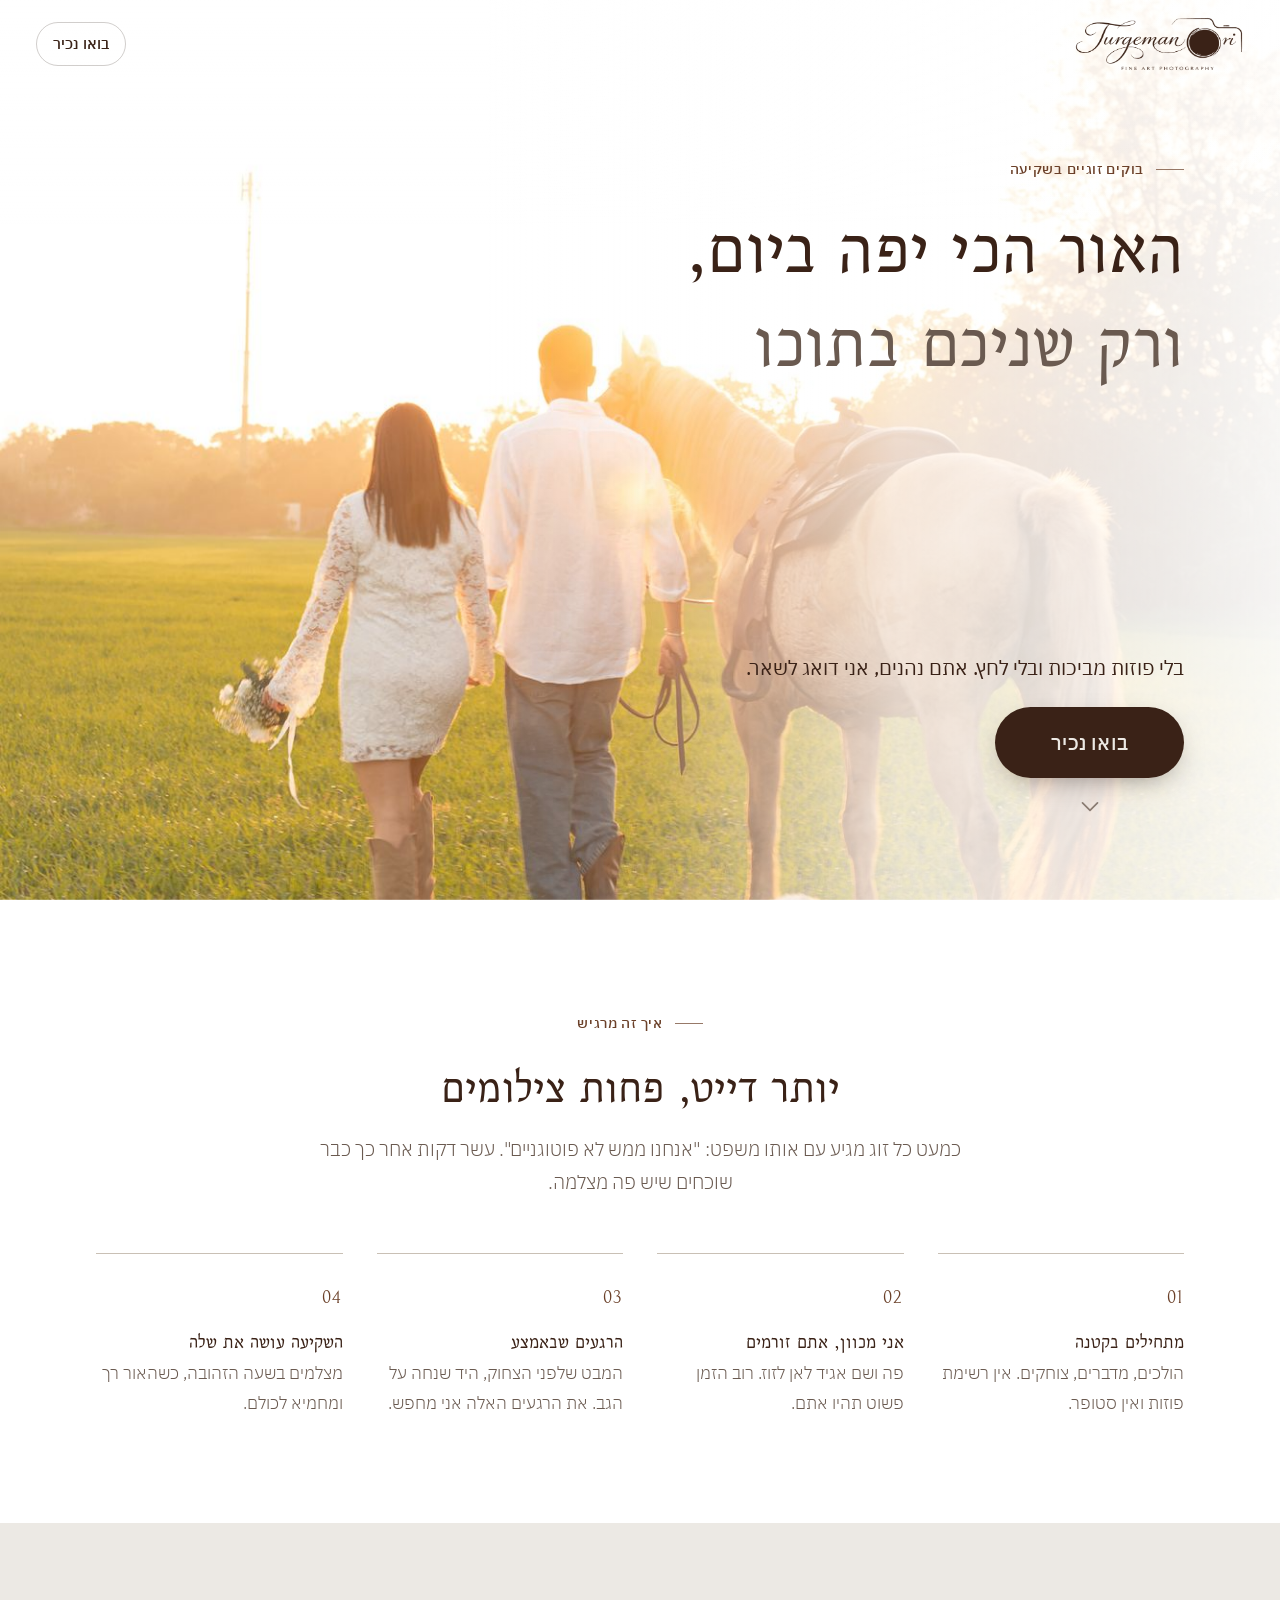
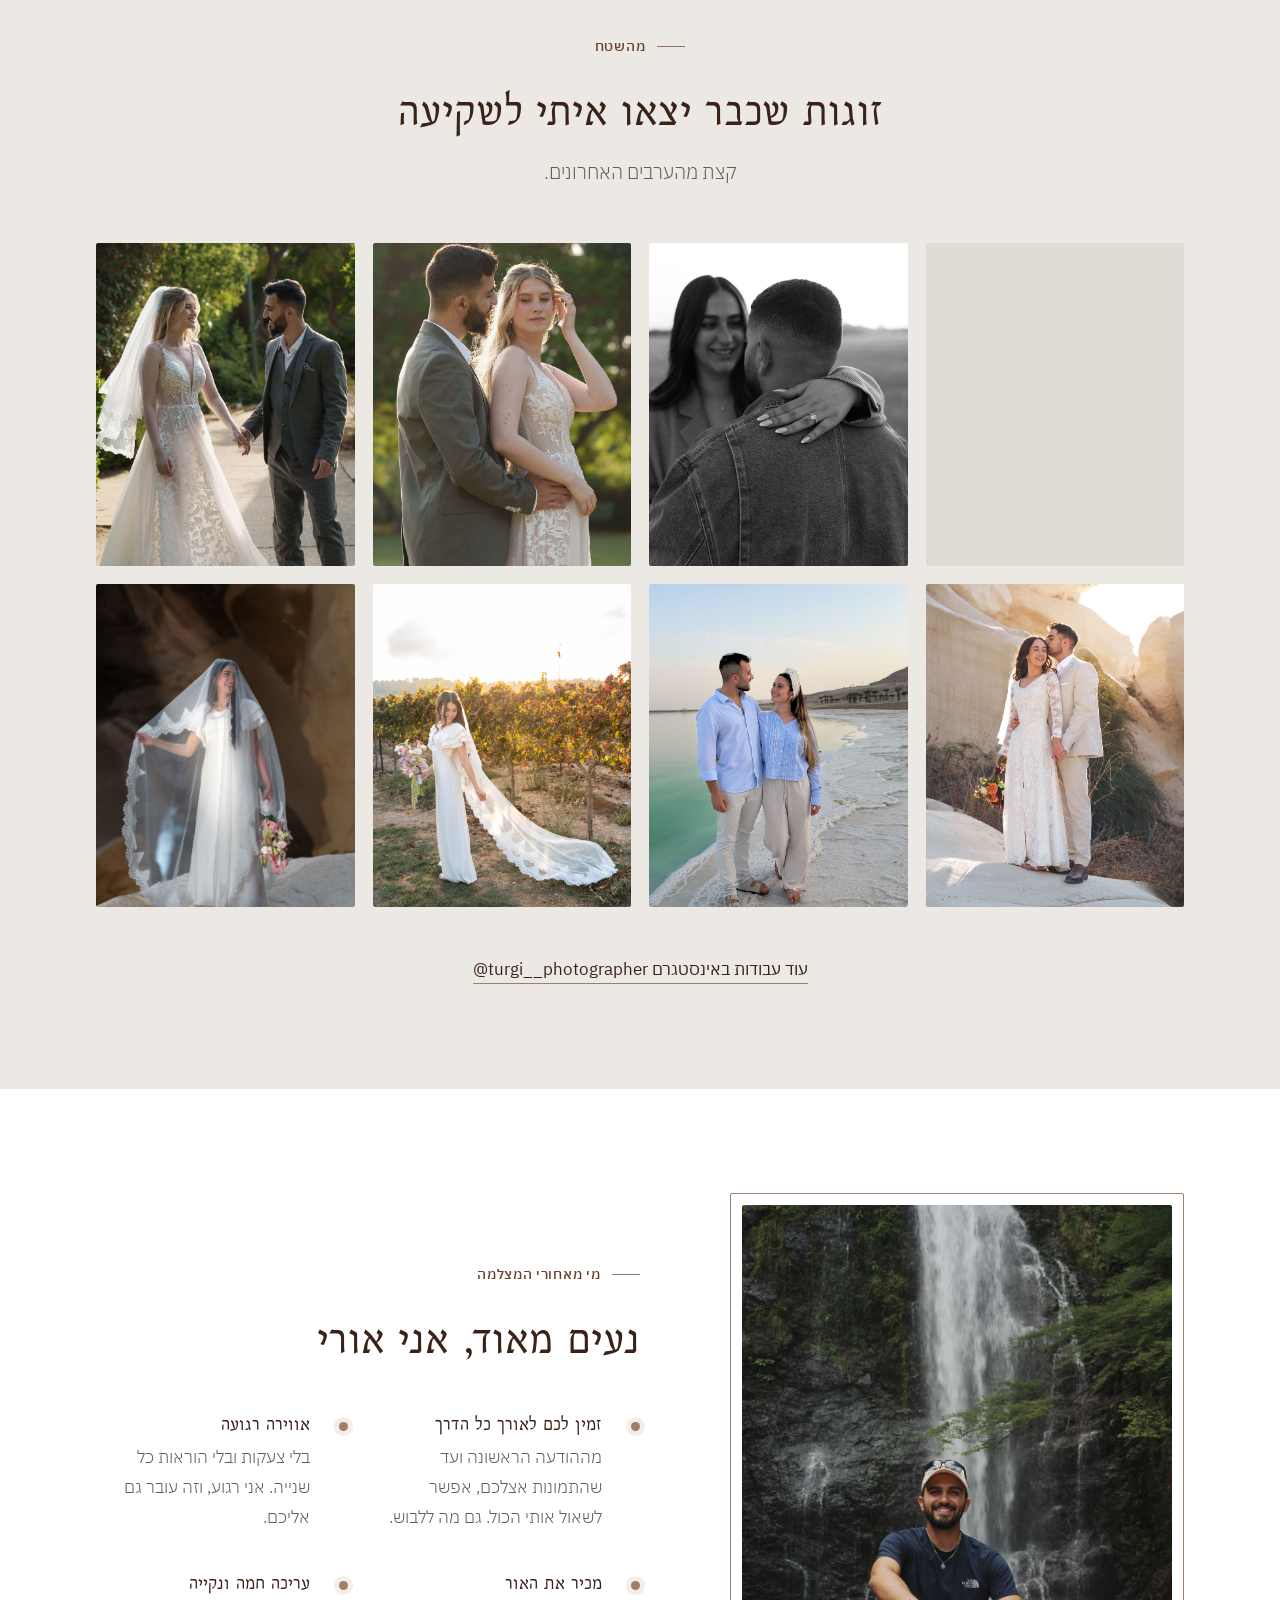
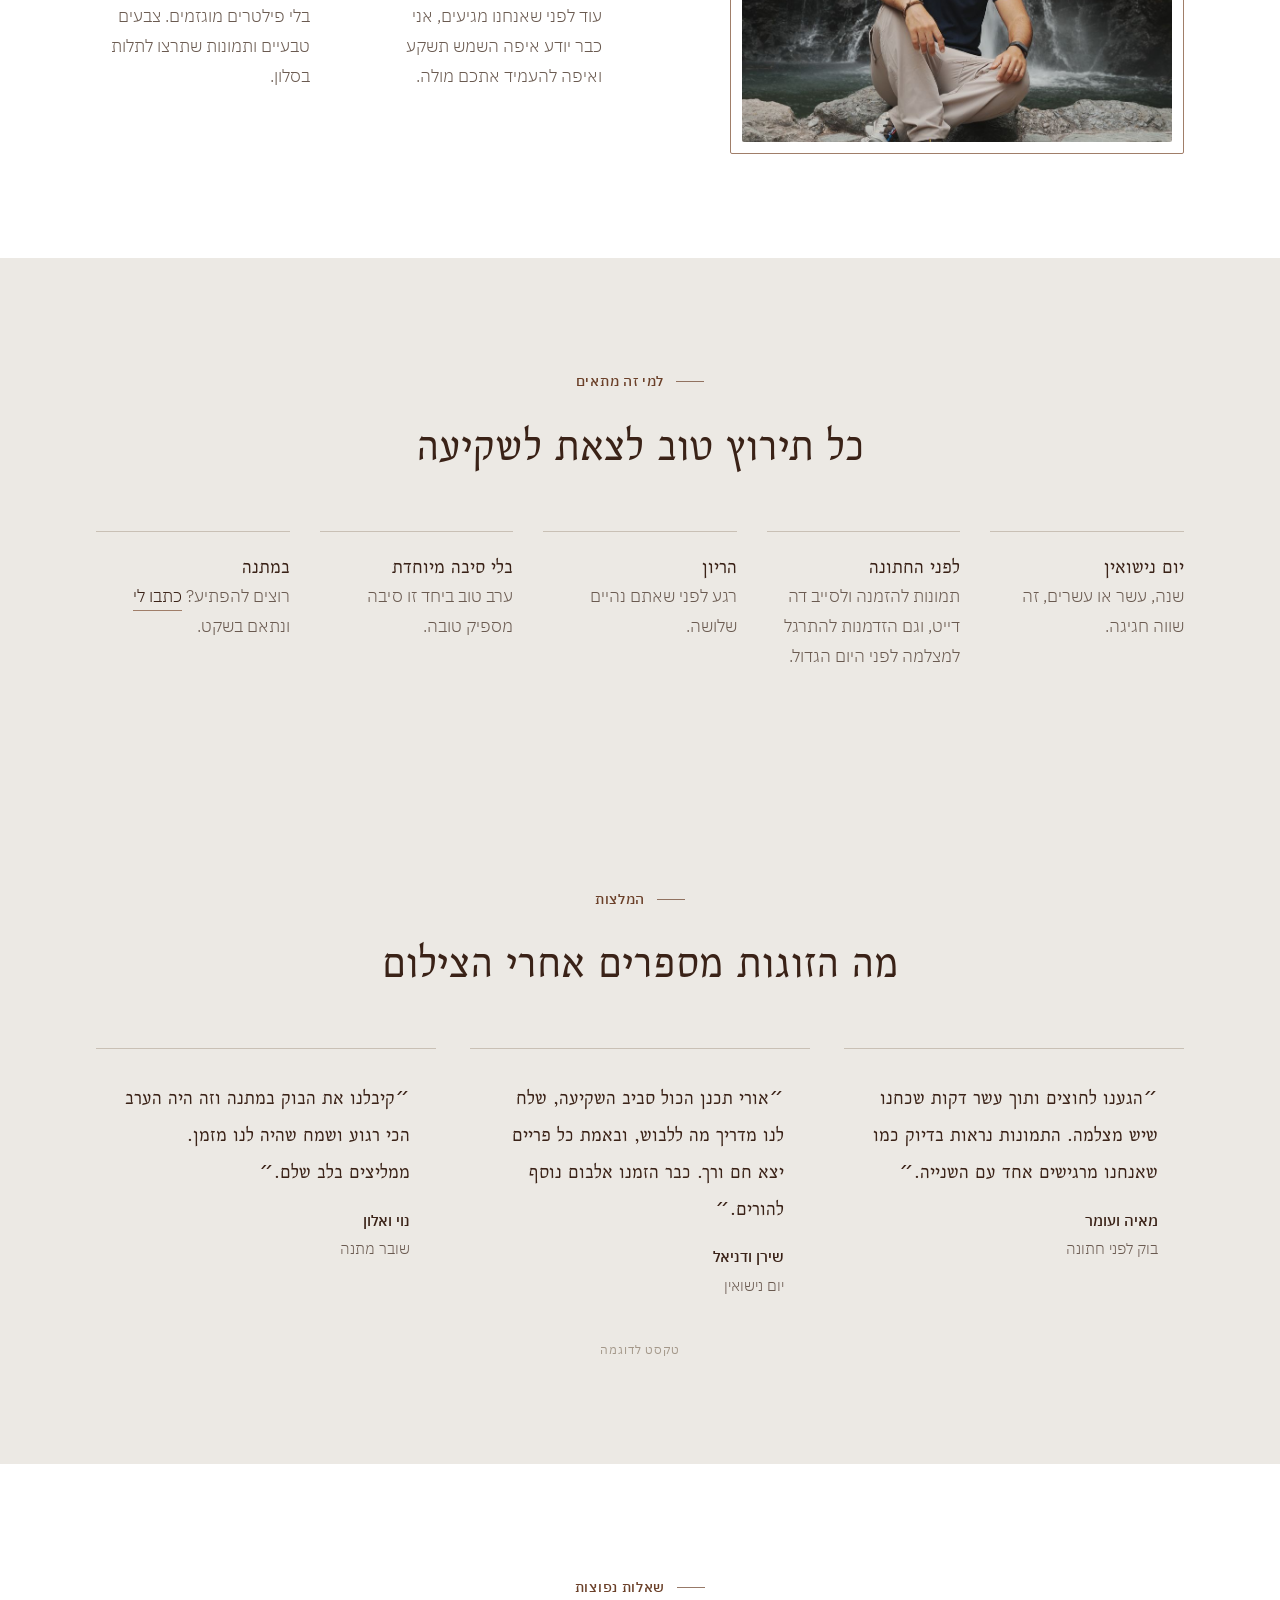
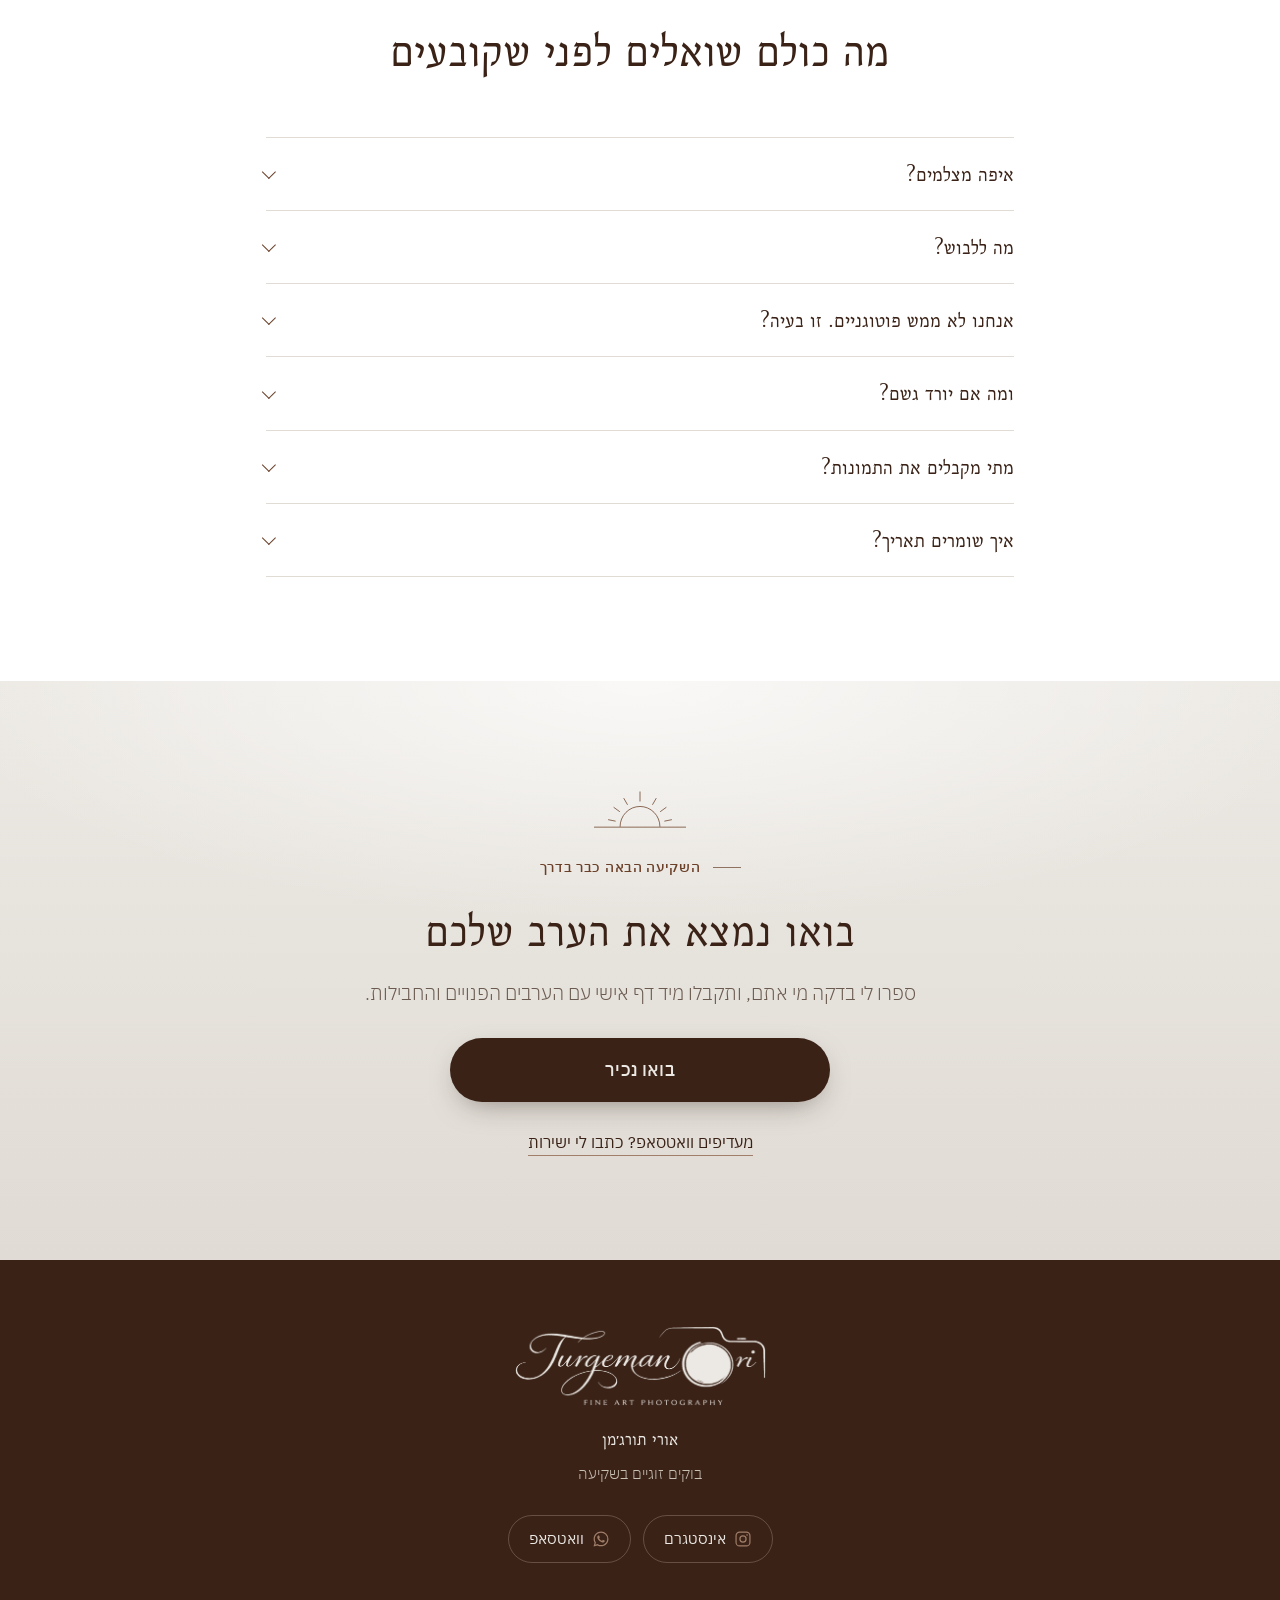
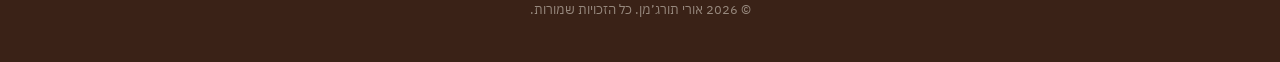
==== index.html @ 88d744f5 "המלצות: אישור לפני הצגה באתר, תאריך, והוספה ידנית מוואטסאפ Co-Authored-By: Claude Opus 5.5 <noreply@" ====
<!doctype html>
<html lang="he" dir="rtl" class="no-js">
<head>
  <meta charset="utf-8" />
  <meta name="viewport" content="width=device-width, initial-scale=1, viewport-fit=cover" />
  <title>אורי תורג׳מן | בוק זוגי בשקיעה</title>
  <meta name="description" content="בוק זוגי בשקיעה עם אורי תורג׳מן. בלי פוזות מביכות ובלי לחץ: אתם נהנים, האור עושה את שלו. בואו נכיר ונמצא את הערב שלכם." />
  <meta name="theme-color" content="#F1EEE9" />

  <!-- Open Graph: מה שמופיע כששולחים את הקישור בוואטסאפ / אינסטגרם -->
  <meta property="og:type" content="website" />
  <meta property="og:locale" content="he_IL" />
  <meta property="og:title" content="אורי תורג׳מן · בוק זוגי בשקיעה" />
  <meta property="og:description" content="יותר דייט, פחות צילומים. בואו נמצא את הערב שלכם." />
  <meta property="og:image" content="https://turgi-landing.vercel.app/images/og-image.jpg" />

  <link rel="icon" href="favicon.svg" type="image/svg+xml" />
  <link rel="preconnect" href="https://fonts.googleapis.com" />
  <link rel="preconnect" href="https://fonts.gstatic.com" crossorigin />
  <link href="https://fonts.googleapis.com/css2?family=Bellefair&family=IBM+Plex+Sans+Hebrew:wght@300;400;500;600&display=swap" rel="stylesheet" />
  <link rel="stylesheet" href="css/logo.css?v=4" />
  <link rel="stylesheet" href="css/style.css?v=9" />
</head>
<body>

  <!-- ===== כותרת עליונה ===== -->
  <header class="topbar" id="topbar">
    <a href="#top" class="brand" aria-label="אורי תורג׳מן, לראש הדף">
      <span class="logo brand__logo" role="img" aria-label="Turgeman Ori, Fine Art Photography"></span>
    </a>
    <a class="topbar__cta topbar__cta--late" id="topCta" href="/hello">בואו נכיר</a>
  </header>

  <main id="top">

    <!-- ===== 1. Hero ===== -->
    <section class="hero" aria-labelledby="hero-title">
      <div class="hero__media" id="heroMedia" role="img" aria-label="זוג הולך יד ביד בשדה באור שקיעה, לצד סוס וכלב קטן"></div>
      <div class="hero__veil" aria-hidden="true"></div>
      <div class="hero__content">
        <div class="hero__top">
          <p class="eyebrow reveal" data-t="hero.1">בוקים זוגיים בשקיעה</p>
          <h1 id="hero-title" class="hero__title reveal">
            <span data-t="hero.2">האור הכי יפה ביום,</span><br />
            <em data-t="hero.3">ורק שניכם בתוכו</em>
          </h1>
        </div>
        <div class="hero__bottom">
          <p class="hero__sub reveal" data-t="hero.4">בלי פוזות מביכות ובלי לחץ. אתם נהנים, אני דואג לשאר.</p>
          <div class="hero__actions reveal">
            <a class="btn btn--primary btn--hero" href="/hello" data-t="hero.5">בואו נכיר</a>
            <a href="#experience" class="hero__down" aria-label="גלילה למטה"><svg viewBox="0 0 24 24" aria-hidden="true"><path d="M6 9.5l6 6 6-6" fill="none" stroke="currentColor" stroke-width="1.4" stroke-linecap="round" stroke-linejoin="round"/></svg></a>
          </div>
        </div>
      </div>
    </section>

    <!-- ===== 2. החוויה הזוגית ===== -->
    <section class="section experience" id="experience" aria-labelledby="exp-title">
      <div class="container">
        <header class="section__head reveal">
          <p class="eyebrow" data-t="experience.1">איך זה מרגיש</p>
          <h2 id="exp-title" class="section__title" data-t="experience.2">יותר דייט, פחות צילומים</h2>
          <p class="section__lead" data-t="experience.3">כמעט כל זוג מגיע עם אותו משפט: "אנחנו ממש לא פוטוגניים". עשר דקות אחר כך כבר שוכחים שיש פה מצלמה.</p>
        </header>

        <ol class="steps">
          <li class="step reveal">
            <span class="step__num">01</span>
            <h3 class="step__title" data-t="experience.5">מתחילים בקטנה</h3>
            <p data-t="experience.6">הולכים, מדברים, צוחקים. אין רשימת פוזות ואין סטופר.</p>
          </li>
          <li class="step reveal">
            <span class="step__num">02</span>
            <h3 class="step__title" data-t="experience.8">אני מכוון, אתם זורמים</h3>
            <p data-t="experience.9">פה ושם אגיד לאן לזוז. רוב הזמן פשוט תהיו אתם.</p>
          </li>
          <li class="step reveal">
            <span class="step__num">03</span>
            <h3 class="step__title" data-t="experience.11">הרגעים שבאמצע</h3>
            <p data-t="experience.12">המבט שלפני הצחוק, היד שנחה על הגב. את הרגעים האלה אני מחפש.</p>
          </li>
          <li class="step reveal">
            <span class="step__num">04</span>
            <h3 class="step__title" data-t="experience.14">השקיעה עושה את שלה</h3>
            <p data-t="experience.15">מצלמים בשעה הזהובה, כשהאור רך ומחמיא לכולם.</p>
          </li>
        </ol>
      </div>
    </section>

    <!-- ===== 3. גלריה ===== -->
    <section class="section gallery" id="gallery" aria-labelledby="gal-title">
      <div class="container">
        <header class="section__head reveal">
          <p class="eyebrow" data-t="gallery.1">מהשטח</p>
          <h2 id="gal-title" class="section__title" data-t="gallery.2">זוגות שכבר יצאו איתי לשקיעה</h2>
          <p class="section__lead" data-t="gallery.3">קצת מהערבים האחרונים.</p>
        </header>

        <!-- התמונות נטענות מתוך js/config.js (מערך gallery) -->
        <div class="masonry" id="galleryGrid"></div>

        <p class="gallery__more reveal">
          <a data-ig href="#" target="_blank" rel="noopener" class="link">
            עוד עבודות באינסטגרם <bdi dir="ltr" data-bind="instagramAt"></bdi>
          </a>
        </p>
      </div>
    </section>

    <!-- ===== 4. למה דווקא איתי ===== -->
    <section class="section about" id="about" aria-labelledby="about-title">
      <div class="container about__grid">
        <figure class="about__media reveal">
          <div class="ph ph--portrait" id="aboutMedia" role="img" aria-label="אורי תורג׳מן יושב מול מפל"></div>
        </figure>

        <div class="about__text">
          <header class="section__head section__head--start reveal">
            <p class="eyebrow" data-t="about.1">מי מאחורי המצלמה</p>
            <h2 id="about-title" class="section__title" data-t="about.2">נעים מאוד, אני אורי</h2>
          </header>

          <ul class="features">
            <li class="feature reveal">
              <span class="feature__mark" aria-hidden="true"></span>
              <div>
                <h3 data-t="about.3">זמין לכם לאורך כל הדרך</h3>
                <p data-t="about.4">מההודעה הראשונה ועד שהתמונות אצלכם, אפשר לשאול אותי הכול. גם מה ללבוש.</p>
              </div>
            </li>
            <li class="feature reveal">
              <span class="feature__mark" aria-hidden="true"></span>
              <div>
                <h3 data-t="about.5">אווירה רגועה</h3>
                <p data-t="about.6">בלי צעקות ובלי הוראות כל שנייה. אני רגוע, וזה עובר גם אליכם.</p>
              </div>
            </li>
            <li class="feature reveal">
              <span class="feature__mark" aria-hidden="true"></span>
              <div>
                <h3 data-t="about.7">מכיר את האור</h3>
                <p data-t="about.8">עוד לפני שאנחנו מגיעים, אני כבר יודע איפה השמש תשקע ואיפה להעמיד אתכם מולה.</p>
              </div>
            </li>
            <li class="feature reveal">
              <span class="feature__mark" aria-hidden="true"></span>
              <div>
                <h3 data-t="about.9">עריכה חמה ונקייה</h3>
                <p data-t="about.10">בלי פילטרים מוגזמים. צבעים טבעיים ותמונות שתרצו לתלות בסלון.</p>
              </div>
            </li>
          </ul>
        </div>
      </div>
    </section>



    <!-- ===== 5. למי זה מתאים ===== -->
    <section class="section sessions" id="sessions" aria-labelledby="ses-title">
      <div class="container">
        <header class="section__head reveal">
          <p class="eyebrow" data-t="sessions.1">למי זה מתאים</p>
          <h2 id="ses-title" class="section__title" data-t="sessions.2">כל תירוץ טוב לצאת לשקיעה</h2>
        </header>
        <ul class="sessions__list">
          <li class="session reveal">
            <h3 data-t="sessions.3">יום נישואין</h3>
            <p data-t="sessions.4">שנה, עשר או עשרים, זה שווה חגיגה.</p>
          </li>
          <li class="session reveal">
            <h3 data-t="sessions.5">לפני החתונה</h3>
            <p data-t="sessions.6">תמונות להזמנה ולסייב דה דייט, וגם הזדמנות להתרגל למצלמה לפני היום הגדול.</p>
          </li>
          <li class="session reveal">
            <h3 data-t="sessions.7">הריון</h3>
            <p data-t="sessions.8">רגע לפני שאתם נהיים שלושה.</p>
          </li>
          <li class="session reveal">
            <h3 data-t="sessions.9">בלי סיבה מיוחדת</h3>
            <p data-t="sessions.10">ערב טוב ביחד זו סיבה מספיק טובה.</p>
          </li>
          <li class="session reveal">
            <h3 data-t="sessions.11">במתנה</h3>
            <p><span data-t="sessions.12">רוצים להפתיע?</span> <a class="link" data-wa="gift" href="#" target="_blank" rel="noopener" data-t="sessions.13">כתבו לי</a> <span data-t="sessions.14">ונתאם בשקט.</span></p>
          </li>
        </ul>
      </div>
    </section>

    <!-- ===== 7. המלצות ===== -->
    <section class="section voices" id="voices" aria-labelledby="vc-title" hidden>
      <div class="container">
        <header class="section__head reveal">
          <p class="eyebrow" data-t="voices.1">המלצות</p>
          <h2 id="vc-title" class="section__title" data-t="voices.2">מה הזוגות מספרים אחרי הצילום</h2>
        </header>
        <!-- ההמלצות נטענות מתוך js/config.js -->
        <div class="voices__grid" id="voicesGrid"></div>
      </div>
    </section>

    <!-- ===== 8. שאלות נפוצות ===== -->
    <section class="section faq" id="faq" aria-labelledby="faq-title">
      <div class="container faq__inner">
        <header class="section__head reveal">
          <p class="eyebrow" data-t="faq.1">שאלות נפוצות</p>
          <h2 id="faq-title" class="section__title" data-t="faq.2">מה כולם שואלים לפני שקובעים</h2>
        </header>
        <div class="faq__list">
          <details class="qa reveal">
            <summary data-t="faq.3">איפה מצלמים?</summary>
            <p data-t="faq.4">בים, בשדות, במדבר, בעיר ואפילו אצלכם בבית. אחרי שנכיר נבחר יחד מקום שמתאים לכם ולכיוון של השקיעה.</p>
          </details>
          <details class="qa reveal">
            <summary data-t="faq.5">מה ללבוש?</summary>
            <p data-t="faq.6">אחרי שקובעים תקבלו ממני מדריך קצר עם רעיונות. הכלל הכי פשוט: גוונים רכים שמשתלבים, בלי לוגואים גדולים, ומשהו שנוח לזוז בו.</p>
          </details>
          <details class="qa reveal">
            <summary data-t="faq.7">אנחנו לא ממש פוטוגניים. זו בעיה?</summary>
            <p data-t="faq.8">ממש לא. זה בדיוק מה שרוב הזוגות אומרים לי. אין פוזות מוכנות מראש, ואחרי כמה דקות שוכחים מהמצלמה.</p>
          </details>
          <details class="qa reveal">
            <summary data-t="faq.9">ומה אם יורד גשם?</summary>
            <p data-t="faq.10">אם התחזית לא מאפשרת לצלם, קובעים ערב אחר והמקדמה עוברת אליו במלואה. ובינינו, עננים קלים עושים לפעמים את השקיעות הכי יפות.</p>
          </details>
          <details class="qa reveal" data-needs="deliveryTime">
            <summary data-t="faq.11">מתי מקבלים את התמונות?</summary>
            <p data-t="faq.12">בערך 10 תמונות ערוכות מגיעות אליכם כבר תוך יום, והגלריה המלאה תוך 10 ימי עסקים.</p>
          </details>
          <details class="qa reveal">
            <summary data-t="faq.13">איך שומרים תאריך?</summary>
            <p><span data-t="faq.14">עונים על חמש שאלות קצרות ומקבלים מיד דף אישי עם הערבים הפנויים. התאריך נשמר אחרי שאני מאשר ואתם משלמים מקדמה של</span> <span data-bind="depositPercent"></span>%.</p>
          </details>
        </div>
      </div>
    </section>

    <!-- ===== 9. סגירה / CTA ===== -->
    <section class="section closing" id="contact" aria-labelledby="close-title">
      <div class="container closing__inner reveal">
        <svg class="closing__sun" viewBox="0 8 120 56" aria-hidden="true"><g fill="none" stroke="currentColor" stroke-width="1" stroke-linecap="round"><path d="M34 62 A26 26 0 0 1 86 62"/><line x1="92.3" y1="55.1" x2="101.1" y2="53.3"/><line x1="86.7" y1="42.6" x2="94.0" y2="37.3"/><line x1="76.5" y1="33.4" x2="81.0" y2="25.6"/><line x1="60.0" y1="29.0" x2="60.0" y2="17.0"/><line x1="43.5" y1="33.4" x2="39.0" y2="25.6"/><line x1="33.3" y1="42.6" x2="26.0" y2="37.3"/><line x1="27.7" y1="55.1" x2="18.9" y2="53.3"/><line x1="0" y1="63" x2="120" y2="63"/></g></svg>
        <p class="eyebrow" data-t="contact.1">השקיעה הבאה כבר בדרך</p>
        <h2 id="close-title" class="section__title" data-t="contact.2">בואו נמצא את הערב שלכם</h2>
        <p class="section__lead" data-t="contact.3">ספרו לי בדקה מי אתם, ותקבלו מיד דף אישי עם הערבים הפנויים והחבילות.</p>
        <a class="btn btn--primary btn--lg" href="/hello" data-t="contact.4">בואו נכיר</a>
        <p class="closing__alt"><a class="link" data-wa href="#" target="_blank" rel="noopener" data-t="contact.6">מעדיפים וואטסאפ? כתבו לי ישירות</a></p>
      </div>
    </section>
  </main>

  <!-- ===== 6. פוטר ===== -->
  <footer class="footer">
    <div class="container footer__inner">
      <span class="logo footer__logo" role="img" aria-label="Turgeman Ori, Fine Art Photography"></span>
      <p class="footer__brand" data-bind="businessName">אורי תורג׳מן</p>
      <p class="footer__tag"><span data-t="footer.1">בוקים זוגיים בשקיעה</span> <span data-bind="locationDot"></span></p>
      <nav class="footer__links" aria-label="קישורים מהירים">
        <a data-ig href="#" target="_blank" rel="noopener" aria-label="אינסטגרם">
          <svg class="icon" aria-hidden="true"><use href="#i-ig"/></svg><span data-t="footer.2">אינסטגרם</span>
        </a>
        <a data-wa href="#" target="_blank" rel="noopener" aria-label="וואטסאפ">
          <svg class="icon" aria-hidden="true"><use href="#i-wa"/></svg><span data-t="footer.3">וואטסאפ</span>
        </a>
      </nav>
      <p class="footer__copy">© <span id="year"></span> <span data-bind="businessName">אורי תורג׳מן</span>. כל הזכויות שמורות.</p>
    </div>
  </footer>


  <!-- אייקונים -->
  <svg width="0" height="0" style="position:absolute" aria-hidden="true">
    <symbol id="i-wa" viewBox="0 0 24 24"><path fill="currentColor" d="M12.04 2C6.57 2 2.13 6.43 2.13 11.9c0 1.75.46 3.46 1.33 4.97L2 22l5.27-1.38a9.9 9.9 0 0 0 4.76 1.21h.01c5.46 0 9.9-4.43 9.9-9.9A9.9 9.9 0 0 0 12.04 2Zm0 18.15h-.01a8.2 8.2 0 0 1-4.19-1.15l-.3-.18-3.13.82.84-3.05-.2-.31a8.22 8.22 0 0 1-1.26-4.38c0-4.54 3.7-8.24 8.25-8.24a8.24 8.24 0 0 1 8.24 8.25c0 4.55-3.7 8.24-8.24 8.24Zm4.52-6.17c-.25-.12-1.47-.72-1.69-.8-.23-.09-.39-.13-.56.12-.16.25-.64.8-.78.97-.14.16-.29.18-.54.06-.25-.12-1.04-.38-1.99-1.23-.73-.66-1.23-1.47-1.37-1.72-.14-.25-.02-.38.11-.5.11-.11.25-.29.37-.43.12-.15.16-.25.25-.41.08-.17.04-.31-.02-.43-.06-.12-.56-1.35-.77-1.85-.2-.49-.41-.42-.56-.43h-.48c-.16 0-.43.06-.66.31-.23.25-.86.85-.86 2.07 0 1.22.89 2.4 1.01 2.56.12.17 1.75 2.67 4.24 3.74.59.26 1.05.41 1.41.52.59.19 1.13.16 1.56.1.48-.07 1.47-.6 1.67-1.18.21-.58.21-1.07.15-1.18-.06-.1-.23-.16-.48-.29Z"/></symbol>
    <symbol id="i-ig" viewBox="0 0 24 24"><path fill="none" stroke="currentColor" stroke-width="1.6" d="M7.5 2.75h9a4.75 4.75 0 0 1 4.75 4.75v9a4.75 4.75 0 0 1-4.75 4.75h-9A4.75 4.75 0 0 1 2.75 16.5v-9A4.75 4.75 0 0 1 7.5 2.75Z"/><circle cx="12" cy="12" r="4.1" fill="none" stroke="currentColor" stroke-width="1.6"/><circle cx="17.4" cy="6.6" r="1.1" fill="currentColor"/></symbol>
  </svg>

  <script src="js/config.js?v=11"></script>
  <script src="js/main.js?v=7"></script>
  <script src="js/track.js?v=1" data-event="visit"></script>
</body>
</html>
---- css/logo.css ----
/* הלוגו מוטמע כאן כדי שיעבוד גם בפתיחה מקומית של הקובץ. מקור: images/logo.png */
:root { --logo-url: url("[data-uri]"); }
---- css/style.css ----
/* ==========================================================
   פלטת צבעים וטיפוגרפיה — לשינוי האווירה מעדכנים כאן
   ========================================================== */
:root {
  --cream: #ECE9E4;
  --ivory: #FFFFFF;
  --beige: #E0DBD4;
  --sand: #C9C0B5;
  --sand-deep: #A39789;
  --espresso: #3A2217;
  --espresso-soft: #6A5A50;
  --bronze: #6B4029;
  --bronze-light: #A07E69;
  --white: #FFFFFF;

  /* כותרות: Bellefair, סריף עדין עם ניגודיות גבוהה (עברית ולטינית), בסגנון מגזיני של צילום Fine Art.
     טקסט: IBM Plex Sans Hebrew, סנס-סריף מדויק וקריא, שנותן לדף תחושה בנויה ולא גנרית. */
  --font-display: "Bellefair", "Frank Ruhl Libre", "Times New Roman", serif;
  --font-body: "IBM Plex Sans Hebrew", "Assistant", system-ui, sans-serif;

  --radius: 2px;
  --gutter: 22px;
  --maxw: 1160px;
  --section-y: clamp(60px, 9vw, 104px);
  --ease: cubic-bezier(.22, .61, .36, 1);
}

/* ===== בסיס ===== */
*, *::before, *::after { box-sizing: border-box; }
html { scroll-behavior: smooth; -webkit-text-size-adjust: 100%; }
body {
  margin: 0;
  background: var(--ivory);
  color: var(--espresso);
  font-family: var(--font-body);
  font-weight: 400;
  font-size: 16px;
  line-height: 1.75;
  -webkit-font-smoothing: antialiased;
  text-rendering: optimizeLegibility;
  overflow-x: hidden;
}
img { max-width: 100%; display: block; }
a { color: inherit; }
h1, h2, h3 { font-family: var(--font-display); font-weight: 400; margin: 0; line-height: 1.25; }
p { margin: 0; }
.container { width: 100%; max-width: var(--maxw); margin: 0 auto; padding: 0 var(--gutter); }
.icon { width: 20px; height: 20px; flex: none; }
:focus-visible { outline: 2px solid var(--bronze); outline-offset: 3px; }

.eyebrow {
  font-family: var(--font-body);
  font-size: 14px;
  font-weight: 500;
  letter-spacing: .05em;
  color: var(--bronze);
  margin-bottom: 18px;
  display: inline-flex;
  align-items: center;
  gap: 12px;
}
.eyebrow::before {
  content: "";
  width: 28px;
  height: 1px;
  background: currentColor;
  opacity: .7;
}

/* ===== כפתורים ===== */
.btn {
  display: inline-flex;
  align-items: center;
  justify-content: center;
  gap: 10px;
  min-height: 54px;
  padding: 14px 30px;
  border-radius: 999px;
  font-family: var(--font-body);
  font-size: 17px;
  font-weight: 500;
  text-decoration: none;
  letter-spacing: .01em;
  transition: background .35s var(--ease), color .35s var(--ease), transform .35s var(--ease), box-shadow .35s var(--ease), border-color .35s var(--ease);
  -webkit-tap-highlight-color: transparent;
}
.btn--primary {
  background: var(--espresso);
  color: var(--cream);
  box-shadow: 0 10px 30px -12px rgba(46, 33, 26, .55);
}
.btn--primary .icon { color: var(--bronze-light); }
.btn--primary:hover { background: #4E2F20; transform: translateY(-2px); box-shadow: 0 16px 36px -14px rgba(46, 33, 26, .6); }
.btn--ghost {
  color: var(--espresso);
  border: 1px solid rgba(46, 33, 26, .28);
  background: rgba(255, 255, 255, .4);
  backdrop-filter: blur(6px);
  -webkit-backdrop-filter: blur(6px);
}
.btn--ghost:hover { border-color: var(--espresso); background: rgba(255, 255, 255, .75); }
.btn--lg { min-height: 60px; padding: 16px 38px; font-size: 18px; }

.link {
  color: var(--espresso);
  text-decoration: none;
  border-bottom: 1px solid var(--bronze-light);
  padding-bottom: 3px;
  transition: color .3s, border-color .3s;
}
.link:hover { color: var(--bronze); border-color: var(--bronze); }

/* ===== Topbar ===== */
.topbar {
  position: fixed;
  inset: 0 0 auto 0;
  z-index: 50;
  display: flex;
  align-items: center;
  justify-content: space-between;
  padding: 16px var(--gutter);
  padding-top: max(16px, env(safe-area-inset-top));
  transition: background .4s var(--ease), box-shadow .4s var(--ease), padding .4s var(--ease);
}
.topbar.is-scrolled {
  background: rgba(255, 255, 255, .88);
  backdrop-filter: blur(12px);
  -webkit-backdrop-filter: blur(12px);
  box-shadow: 0 1px 0 rgba(46, 33, 26, .07);
  padding-block: 10px;
}
.brand { display: block; line-height: 0; }
/* הלוגו מוצג כ"מסכה" כדי שאפשר יהיה לצבוע אותו בכל צבע מתוך ה-CSS */
.logo {
  display: block;
  aspect-ratio: 520 / 171;
  background-color: var(--espresso);
  -webkit-mask: var(--logo-url) center / contain no-repeat;
  mask: var(--logo-url) center / contain no-repeat;
}
.brand__logo { height: 46px; transition: height .4s var(--ease); }
.topbar.is-scrolled .brand__logo { height: 40px; }
.footer__logo { height: 84px; margin: 0 auto 14px; background-color: var(--cream); }
.brand--text {
  font-family: var(--font-display);
  font-size: 21px;
  font-weight: 500;
  text-decoration: none;
  letter-spacing: .02em;
}
.topbar__cta {
  display: inline-flex;
  align-items: center;
  gap: 8px;
  font-size: 15px;
  font-weight: 500;
  text-decoration: none;
  padding: 8px 16px;
  border-radius: 999px;
  border: 1px solid rgba(46, 33, 26, .22);
  transition: background .3s, border-color .3s;
}
.topbar__cta .icon { width: 17px; height: 17px; color: var(--bronze); }
.topbar__cta:hover { background: var(--cream); border-color: var(--espresso); }
/* בדף הבית: הכפתור העליון מוסתר בפתיחה (יש שם כפתור מרכזי) ומופיע אחרי גלילה */
.topbar__cta--late { opacity: 0; visibility: hidden; transform: translateY(-6px); transition: opacity .35s var(--ease), transform .35s var(--ease), visibility .35s, background .3s, border-color .3s; }
.topbar__cta--late.is-shown { opacity: 1; visibility: visible; transform: none; }

/* ===== Hero ===== */
.hero {
  position: relative;
  min-height: 100vh;
  min-height: 100svh;
  display: flex;
  align-items: flex-end;
  overflow: hidden;
  isolation: isolate;
}
.hero__media {
  position: absolute;
  inset: 0;
  z-index: -2;
  background-size: cover;
  background-position: 46% 62%;
  transform: scale(1.06);
  animation: heroZoom 14s var(--ease) forwards;
}
/* placeholder: "שמש שוקעת" עדינה עד שמוסיפים תמונה */
.hero__media.is-placeholder {
  background:
    radial-gradient(60% 45% at 30% 38%, rgba(255, 255, 255, .95) 0%, rgba(236, 230, 222, .6) 35%, transparent 70%),
    radial-gradient(120% 80% at 50% 110%, #CFC6BA 0%, transparent 60%),
    linear-gradient(180deg, #F4F1EC 0%, #E9E4DD 45%, #D9D1C6 75%, #B9AC9E 100%);
}
.hero__veil {
  position: absolute;
  inset: 0;
  z-index: -1;
  background:
    linear-gradient(180deg, rgba(255, 255, 255, .7) 0%, rgba(255, 255, 255, .45) 26%, rgba(255, 255, 255, 0) 42%),
    linear-gradient(0deg, rgba(255, 255, 255, .94) 0%, rgba(255, 255, 255, .7) 16%, rgba(255, 255, 255, 0) 32%);
}
/* הכותרות למעלה, בחלק הבהיר של התמונה. המשפט והכפתורים למטה. באמצע רואים את התמונה. */
.hero__content {
  width: 100%;
  max-width: var(--maxw);
  margin: 0 auto;
  min-height: 100vh;
  min-height: 100svh;
  display: flex;
  flex-direction: column;
  justify-content: space-between;
  gap: 40px;
  padding: 112px var(--gutter) 40px;
}
.hero__title {
  font-size: clamp(34px, 9.2vw, 84px);
  font-weight: 400;
  line-height: 1.12;
  letter-spacing: -.005em;
  margin-bottom: 22px;
}
.hero__title em {
  font-style: normal;
  font-weight: 300;
  color: var(--espresso-soft);
}
.hero__sub {
  max-width: 540px;
  font-size: clamp(17px, 4.4vw, 20px);
  font-weight: 400;
  color: var(--espresso);
  margin-bottom: 22px;
}
.hero__actions { display: flex; flex-direction: column; align-items: stretch; gap: 6px; }
/* הכפתור המרכזי בפתיחה: גדול, ומתחתיו חץ עדין שמזמין לגלול */
.btn--hero { min-height: 64px; padding: 18px 44px; font-size: 20px; letter-spacing: .01em; }
.hero__down {
  align-self: center;
  display: grid;
  place-items: center;
  width: 44px;
  height: 44px;
  color: var(--espresso-soft);
  opacity: .75;
  animation: heroDown 2.4s var(--ease) infinite;
}
.hero__down svg { width: 30px; height: 30px; }
.hero__scroll {
  position: absolute;
  bottom: 26px;
  left: 50%;
  transform: translateX(-50%);
  width: 22px;
  height: 36px;
  border: 1px solid rgba(46, 33, 26, .35);
  border-radius: 12px;
  display: none;
}
.hero__scroll span {
  position: absolute;
  top: 7px;
  left: 50%;
  width: 2px;
  height: 7px;
  margin-left: -1px;
  background: var(--bronze);
  border-radius: 2px;
  animation: scrollDot 2.2s var(--ease) infinite;
}

@keyframes heroZoom { to { transform: scale(1); } }
@keyframes heroDown { 0%, 100% { transform: translateY(0); opacity: .45; } 50% { transform: translateY(7px); opacity: .9; } }
@keyframes scrollDot { 0% { opacity: 0; transform: translateY(0); } 40% { opacity: 1; } 80%, 100% { opacity: 0; transform: translateY(12px); } }

/* ===== סעיפים כלליים ===== */
.section { padding: var(--section-y) 0; }
.section__head { text-align: center; max-width: 680px; margin: 0 auto clamp(30px, 6vw, 54px); }
.section__head .eyebrow { justify-content: center; }
.section__head--start { text-align: start; margin-inline: 0; margin-bottom: 40px; }
.section__head--start .eyebrow { justify-content: flex-start; }
.section__title { font-size: clamp(31px, 8vw, 52px); margin-bottom: 14px; }
.section__lead { font-size: clamp(17px, 4.2vw, 19px); font-weight: 300; color: var(--espresso-soft); }

/* ===== 2. החוויה ===== */
.experience { background: var(--ivory); }
.steps {
  list-style: none;
  margin: 0;
  padding: 0;
  display: grid;
  gap: 0;
  border-top: 1px solid var(--beige);
}
.steps { grid-template-columns: 1fr 1fr; column-gap: 18px; }
.step {
  padding: 18px 0;
  border-bottom: 1px solid var(--beige);
  display: block;
}
.step__num {
  display: block;
  margin-bottom: 4px;
  font-family: var(--font-display);
  font-size: 18px;
  color: var(--bronze);
  letter-spacing: .06em;
}
.step__title { font-size: 22px; margin-bottom: 4px; }
.step p { color: var(--espresso-soft); font-weight: 300; }

/* ===== 3. גלריה ===== */
.gallery { background: var(--cream); }
.masonry { columns: 2; column-gap: 10px; }
.masonry__item {
  break-inside: avoid;
  margin: 0 0 10px;
  overflow: hidden;
  border-radius: var(--radius);
  position: relative;
  background: var(--beige);
}
.masonry__item img,
.masonry__item .ph { width: 100%; height: 100%; object-fit: cover; transition: transform 1.1s var(--ease); }
.masonry__item:hover img,
.masonry__item:hover .ph { transform: scale(1.035); }

/* יחסי גובה-רוחב */
.r-portrait { aspect-ratio: 4 / 5; }
.r-tall { aspect-ratio: 2 / 3; }
.r-landscape { aspect-ratio: 3 / 2; }
.r-square { aspect-ratio: 1 / 1; }

/* Placeholder לתמונה */
.ph {
  position: relative;
  display: flex;
  align-items: flex-end;
  justify-content: flex-start;
  padding: 14px;
  color: rgba(46, 33, 26, .55);
  font-size: 12.5px;
  line-height: 1.5;
  background:
    radial-gradient(70% 55% at 70% 30%, rgba(255, 255, 255, .9), transparent 70%),
    linear-gradient(160deg, #F1EEE9 0%, #E3DDD5 55%, #D2C9BD 100%);
}
.ph::before {
  content: "";
  position: absolute;
  top: 14px;
  right: 14px;
  width: 26px;
  height: 20px;
  border: 1px solid rgba(46, 33, 26, .3);
  border-radius: 3px;
  background:
    radial-gradient(circle at 70% 35%, rgba(46, 33, 26, .3) 2.5px, transparent 3px),
    linear-gradient(135deg, transparent 55%, rgba(46, 33, 26, .2) 55%);
}
.ph__label { position: relative; max-width: 90%; }
.ph--portrait { aspect-ratio: 4 / 5; }
.masonry__item:nth-child(3n+2) .ph { background: radial-gradient(70% 55% at 30% 75%, rgba(255, 255, 255, .85), transparent 70%), linear-gradient(200deg, #F2EFEA 0%, #DED7CD 60%, #C7BCAF 100%); }
.masonry__item:nth-child(3n) .ph { background: radial-gradient(60% 50% at 50% 20%, rgba(255, 255, 255, .9), transparent 70%), linear-gradient(180deg, #ECE8E2 0%, #D6CDC2 100%); }

.gallery__more { text-align: center; margin-top: 30px; font-size: 17px; }

/* ===== 4. אודות ===== */
.about { background: var(--ivory); }
.about__grid { display: grid; gap: 48px; }
.about__media { margin: 0; position: relative; }
.about__media::after {
  content: "";
  position: absolute;
  inset: 0;
  border: 1px solid var(--bronze-light);
  z-index: -1;
  border-radius: var(--radius);
}
.about__media .ph,
.about__media img { border-radius: var(--radius); width: 100%; aspect-ratio: 4 / 5; object-fit: cover; }
.about__media { isolation: isolate; padding: 12px; }
.about__media img { object-position: 50% 62%; }
.features { list-style: none; margin: 0; padding: 0; display: grid; gap: 20px; }
.feature { display: grid; grid-template-columns: 22px 1fr; gap: 16px; }
.feature__mark {
  width: 9px;
  height: 9px;
  margin-top: 12px;
  border-radius: 50%;
  background: var(--bronze-light);
  box-shadow: 0 0 0 5px rgba(201, 163, 122, .18);
}
.feature h3 { font-size: 22px; margin-bottom: 6px; }
.feature p { color: var(--espresso-soft); font-weight: 300; }
.about__note {
  margin-top: 40px;
  padding-top: 28px;
  border-top: 1px solid var(--beige);
  color: var(--espresso-soft);
  font-weight: 300;
}
.about__note strong { font-weight: 500; color: var(--espresso); }


/* ===== 5. סגירה ===== */
.closing {
  background:
    radial-gradient(80% 60% at 50% 0%, rgba(255, 255, 255, .7), transparent 70%),
    linear-gradient(180deg, var(--cream) 0%, var(--beige) 100%);
  text-align: center;
}
.closing__inner { max-width: 680px; }
.closing__sun { width: 92px; color: var(--bronze); margin: 0 auto 20px; display: block; }
.closing .eyebrow { justify-content: center; }
.closing .section__lead { margin-bottom: 28px; }
.closing .btn { width: 100%; max-width: 380px; }
.closing__alt { margin-top: 26px; font-size: 16px; }
.closing__hint { margin-top: 18px; font-size: 14.5px; color: var(--espresso-soft); font-weight: 300; }

/* ===== 6. פוטר ===== */
.footer {
  background: var(--espresso);
  color: var(--sand);
  padding: 64px 0 calc(40px + env(safe-area-inset-bottom));
  text-align: center;
}
.footer__brand { font-family: var(--font-display); font-size: 20px; color: var(--cream); margin-bottom: 4px; }
.footer__tag { font-size: 15px; font-weight: 300; margin-bottom: 28px; }
.footer__links { display: flex; justify-content: center; gap: 12px; margin-bottom: 36px; flex-wrap: wrap; }
.footer__links a {
  display: inline-flex;
  align-items: center;
  gap: 8px;
  padding: 10px 20px;
  border: 1px solid rgba(216, 198, 172, .28);
  border-radius: 999px;
  text-decoration: none;
  font-size: 15px;
  color: var(--cream);
  transition: border-color .3s, background .3s;
}
.footer__links a .icon { width: 18px; height: 18px; color: var(--bronze-light); }
.footer__links a:hover { border-color: var(--bronze-light); background: rgba(255, 255, 255, .04); }
.footer__copy { font-size: 13px; opacity: .65; }

/* ===== כפתור צף ===== */
.fab {
  position: fixed;
  bottom: calc(18px + env(safe-area-inset-bottom));
  left: 18px;
  z-index: 60;
  min-height: 52px;
  padding: 0 26px;
  border-radius: 999px;
  display: inline-flex;
  align-items: center;
  font-size: 16px;
  font-weight: 500;
  text-decoration: none;
  background: var(--espresso);
  color: var(--cream);
  box-shadow: 0 12px 30px -10px rgba(46, 33, 26, .6);
  opacity: 0;
  transform: translateY(16px) scale(.9);
  pointer-events: none;
  transition: opacity .4s var(--ease), transform .4s var(--ease);
}
.fab .icon { width: 26px; height: 26px; }
.fab.is-visible { opacity: 1; transform: none; pointer-events: auto; }

/* ===== אנימציית חשיפה ===== */
/* חשיפה בגלילה: עולה מלמטה, מתחדד מטשטוש. פריטים שנכנסים יחד נחשפים אחד אחרי השני. */
.reveal {
  opacity: 0;
  transform: translateY(48px) scale(.97);
  filter: blur(6px);
  transition: opacity 1.1s var(--ease), transform 1.1s var(--ease), filter 1.1s var(--ease);
  transition-delay: var(--rd, 0s);
}
.reveal.is-in { opacity: 1; transform: none; filter: none; }
/* כותרות הסעיפים: עלייה ארוכה יותר, כמו בפתיחה */
.section__head.reveal .section__title { transform: translateY(26px); opacity: 0; transition: transform 1.3s var(--ease) .15s, opacity 1.3s var(--ease) .15s; }
.section__head.reveal.is-in .section__title { transform: none; opacity: 1; }
.section__head.reveal .section__lead { transform: translateY(18px); opacity: 0; transition: transform 1.2s var(--ease) .35s, opacity 1.2s var(--ease) .35s; }
.section__head.reveal.is-in .section__lead { transform: none; opacity: 1; }
.no-js .reveal, .no-js .section__head.reveal .section__title, .no-js .section__head.reveal .section__lead { opacity: 1; transform: none; filter: none; }

/* ==========================================================
   טאבלט ודסקטופ
   ========================================================== */
@media (min-width: 640px) {
  :root { --gutter: 36px; }
  .hero__actions { display: inline-flex; align-items: center; }
  .hero__actions .btn { width: auto; padding-inline: 56px; }
  .masonry { column-gap: 14px; }
  .masonry__item { margin-bottom: 14px; }
}

@media (min-width: 900px) {
  body { font-size: 17px; }
  .brand__logo { height: 56px; }
  .topbar.is-scrolled .brand__logo { height: 46px; }
  .hero { align-items: center; }
  .hero__veil {
    background:
      linear-gradient(180deg, rgba(255, 255, 255, .3) 0%, rgba(255, 255, 255, 0) 25%),
      linear-gradient(270deg, rgba(255, 255, 255, .94) 0%, rgba(255, 255, 255, .74) 30%, rgba(255, 255, 255, .1) 50%, rgba(255, 255, 255, 0) 62%);
  }
  .hero { align-items: stretch; }
  .hero__content { padding-block: 150px 72px; }
  .hero__title { max-width: 720px; }

  .steps { grid-template-columns: repeat(4, 1fr); border-top: 0; gap: 34px; }
  .step {
    display: block;
    border-bottom: 0;
    border-top: 1px solid var(--sand);
    padding: 28px 0 0;
  }
  .step__num { display: block; margin-bottom: 14px; padding: 0; }

  .masonry { columns: 3; column-gap: 18px; }
  .masonry__item { margin-bottom: 18px; }

  .about__grid { grid-template-columns: 5fr 6fr; gap: 90px; align-items: center; }
  .features { grid-template-columns: 1fr 1fr; gap: 36px 40px; }

  .fab { display: none; }
}

@media (min-width: 1200px) {
  .masonry { columns: 4; }
}

/* כבוד להעדפת "הפחתת תנועה" */
@media (prefers-reduced-motion: reduce) {
  html { scroll-behavior: auto; }
  *, *::before, *::after { animation: none !important; transition: none !important; }
  .reveal, .section__head.reveal .section__title, .section__head.reveal .section__lead { opacity: 1; transform: none; filter: none; }
  .hero__media { transform: none; }
}

/* ===== חבילות (דף הנחיתה, בלי מחיר) ===== */
.packages { background: var(--cream); border-top: 1px solid var(--beige); }
.pk-grid { display: grid; gap: 16px; max-width: 900px; margin: 0 auto; }
.pk {
  background: var(--ivory); border: 1px solid var(--beige); border-radius: 4px;
  padding: 34px 26px 30px; position: relative;
}
.pk--feature { background: var(--white); border-color: var(--sand); box-shadow: 0 30px 60px -40px rgba(46, 33, 26, .45); }
.pk__name { font-size: 28px; margin-bottom: 6px; }
.pk__tag { color: var(--bronze); font-size: 16px; margin-bottom: 22px; }
.pk__list { list-style: none; margin: 0; padding: 0; display: grid; gap: 10px; border-top: 1px solid var(--beige); padding-top: 20px; }
.pk__list li { position: relative; padding-right: 22px; color: var(--espresso-soft); font-weight: 300; }
.pk__list li::before { content: ""; position: absolute; right: 2px; top: .62em; width: 7px; height: 7px; border-radius: 50%; border: 1px solid var(--bronze); }
.pk-cta { text-align: center; margin-top: 44px; display: grid; justify-items: center; }
.pk-cta .btn { width: 100%; max-width: 380px; }

/* ===== המלצות ===== */
.voices { background: var(--cream); }
.voices__grid { display: grid; gap: 18px; }
.voice { margin: 0; padding: 30px 26px; border-top: 1px solid var(--sand); }
.voice blockquote { margin: 0 0 18px; font-family: var(--font-display); font-size: 23px; line-height: 1.6; font-weight: 400; }
.voice figcaption { display: grid; gap: 2px; font-size: 15px; }
.voice figcaption strong { font-weight: 500; }
.voice figcaption span { color: var(--espresso-soft); font-weight: 300; }
.voice figcaption .voice__date { margin-top: 6px; font-size: 13px; letter-spacing: .04em; color: var(--espresso-soft); font-weight: 400; }
.voices__more { display: flex; margin: 26px auto 0; }
.voices__demo { text-align: center; font-size: 12px; letter-spacing: .08em; color: var(--sand-deep); margin-top: 10px; }

@media (min-width: 640px) {
  .pk-grid { grid-template-columns: 1fr 1fr; }
}
@media (min-width: 900px) {
  .voices__grid { grid-template-columns: repeat(3, 1fr); gap: 34px; }
}
[hidden] { display: none !important; }

/* תמונת הפתיחה: הכלה במרכז-שמאל, הטקסט מימין */
@media (min-width: 900px) {
  .hero__media { background-position: 50% 56%; }
}


/* ===== למי זה מתאים ===== */
.sessions { background: var(--cream); }
.sessions__list { list-style: none; margin: 0; padding: 0; display: grid; grid-template-columns: 1fr 1fr; column-gap: 18px; border-top: 1px solid var(--sand); }
.session:last-child { grid-column: 1 / -1; }
.session { padding: 16px 0; border-bottom: 1px solid var(--sand); display: grid; gap: 2px; align-content: start; }
.session h3 { font-size: 23px; }
.session p { color: var(--espresso-soft); font-weight: 300; }

/* ===== מה מקבלים ===== */
.included { background: var(--ivory); }
.facts { margin: 0; display: grid; grid-template-columns: 1fr 1fr; gap: 22px 18px; }
.fact { border-top: 1px solid var(--sand); padding-top: 14px; }
.fact dt { font-family: var(--font-display); font-size: clamp(24px, 6.4vw, 36px); line-height: 1.2; color: var(--bronze); margin-bottom: 8px; }
.fact dd { margin: 0; color: var(--espresso-soft); font-weight: 300; }

/* ===== שאלות נפוצות ===== */
.faq { background: var(--ivory); }
.faq__inner { max-width: 820px; }
.faq__list { border-top: 1px solid var(--beige); }
.qa { border-bottom: 1px solid var(--beige); }
.qa summary {
  list-style: none;
  cursor: pointer;
  display: flex;
  justify-content: space-between;
  align-items: center;
  gap: 16px;
  padding: 16px 0;
  font-family: var(--font-display);
  font-size: clamp(20px, 5vw, 23px);
}
.qa summary::-webkit-details-marker { display: none; }
.qa summary::after {
  content: "";
  flex: none;
  width: 10px;
  height: 10px;
  border-left: 1px solid var(--bronze);
  border-bottom: 1px solid var(--bronze);
  transform: rotate(-45deg) translateY(-3px);
  transition: transform .3s var(--ease);
}
.qa[open] summary::after { transform: rotate(135deg) translateY(-3px); }
.qa p { padding: 0 0 18px; color: var(--espresso-soft); font-weight: 300; max-width: 680px; }

@media (min-width: 900px) {
  .sessions__list { grid-template-columns: repeat(5, 1fr); gap: 30px; border-top: 0; }
  .session { border-bottom: 0; border-top: 1px solid var(--sand); padding: 20px 0 0; }
  .session:last-child { grid-column: auto; }
  .facts { grid-template-columns: repeat(auto-fit, minmax(200px, 1fr)); gap: 40px; }
}
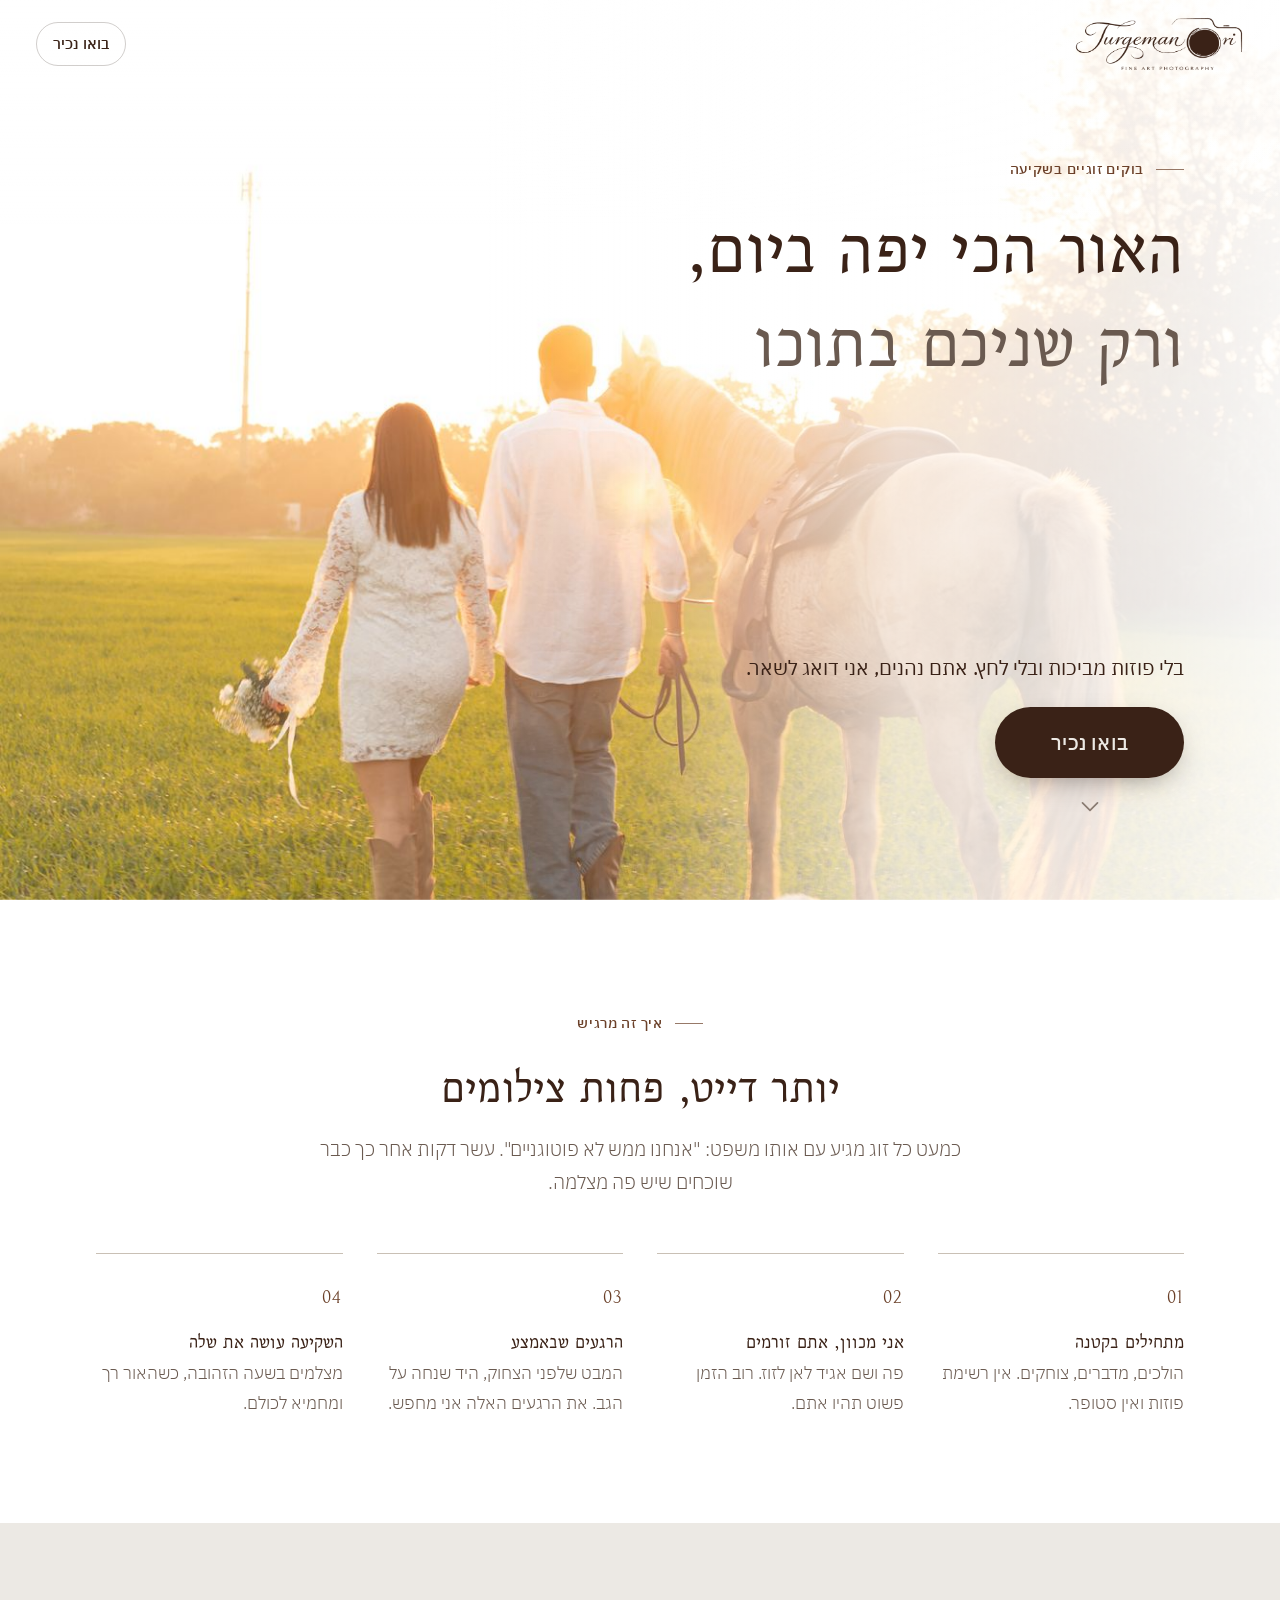
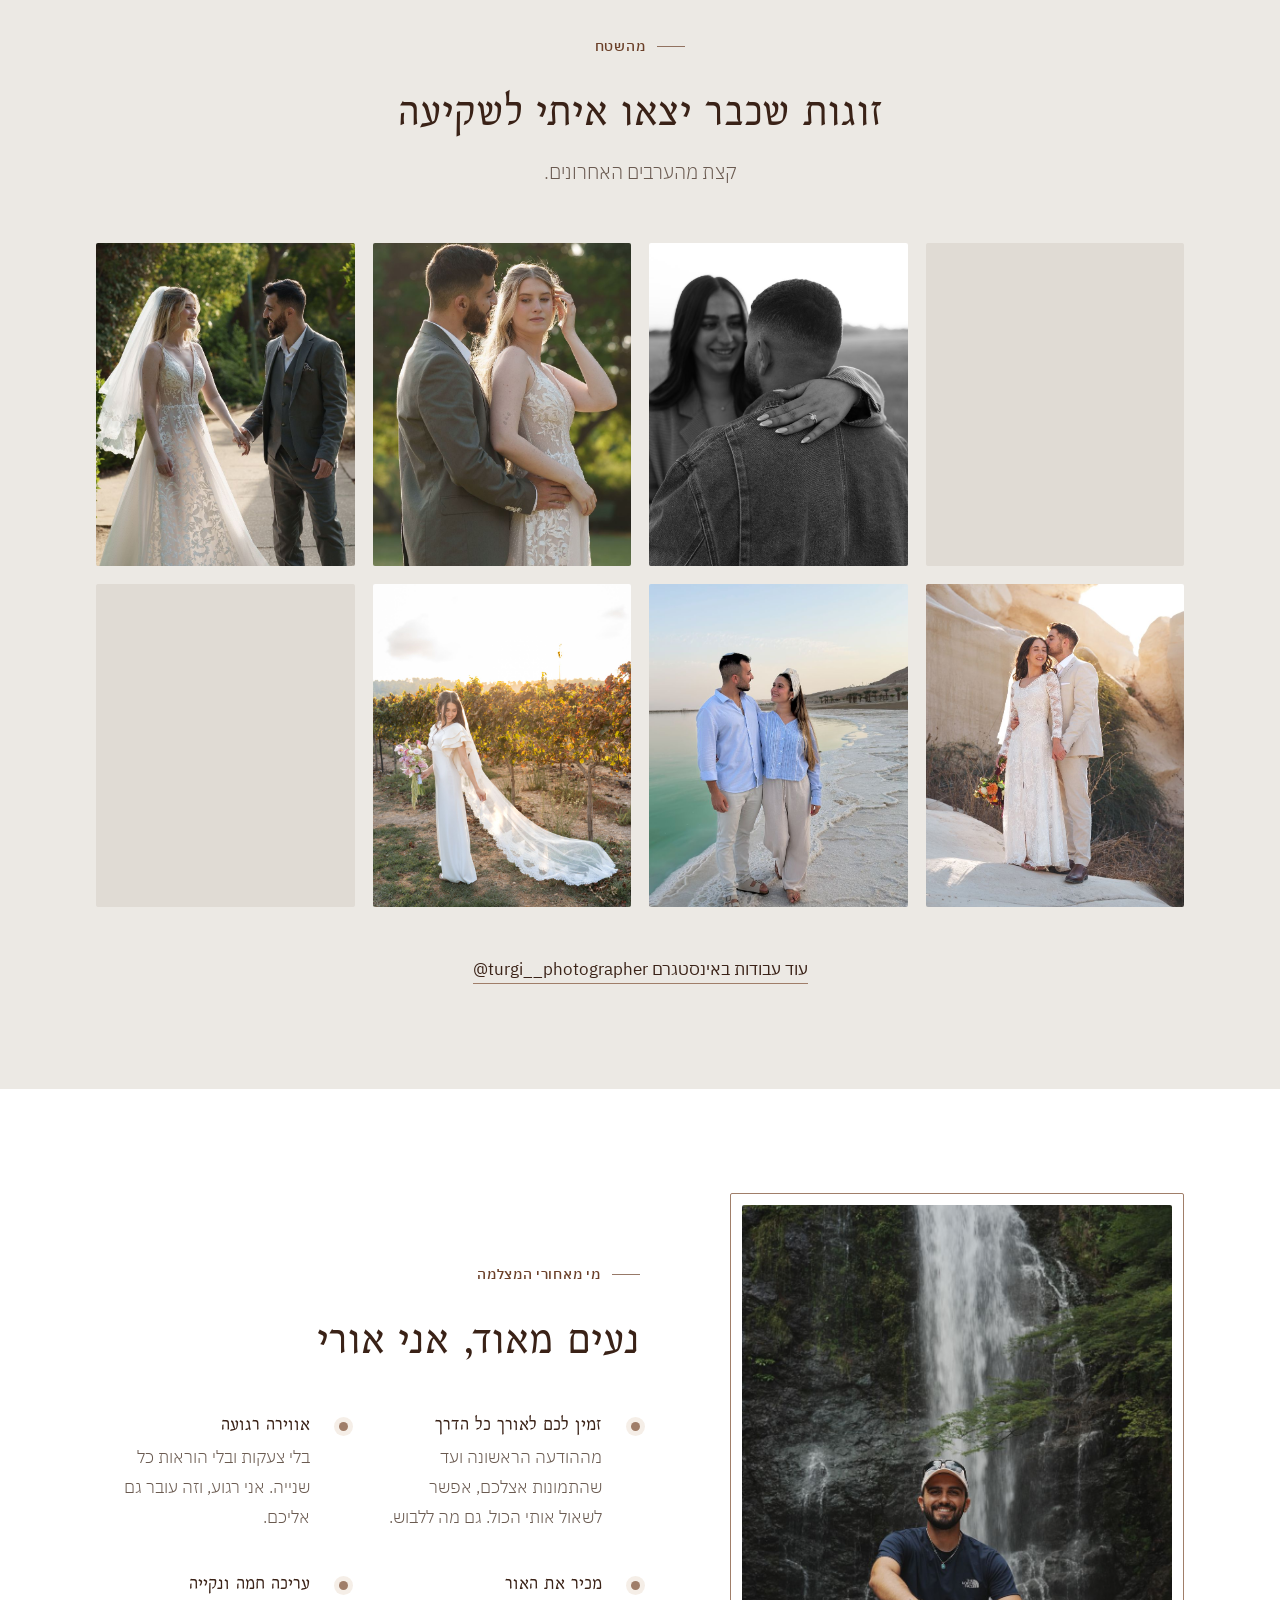
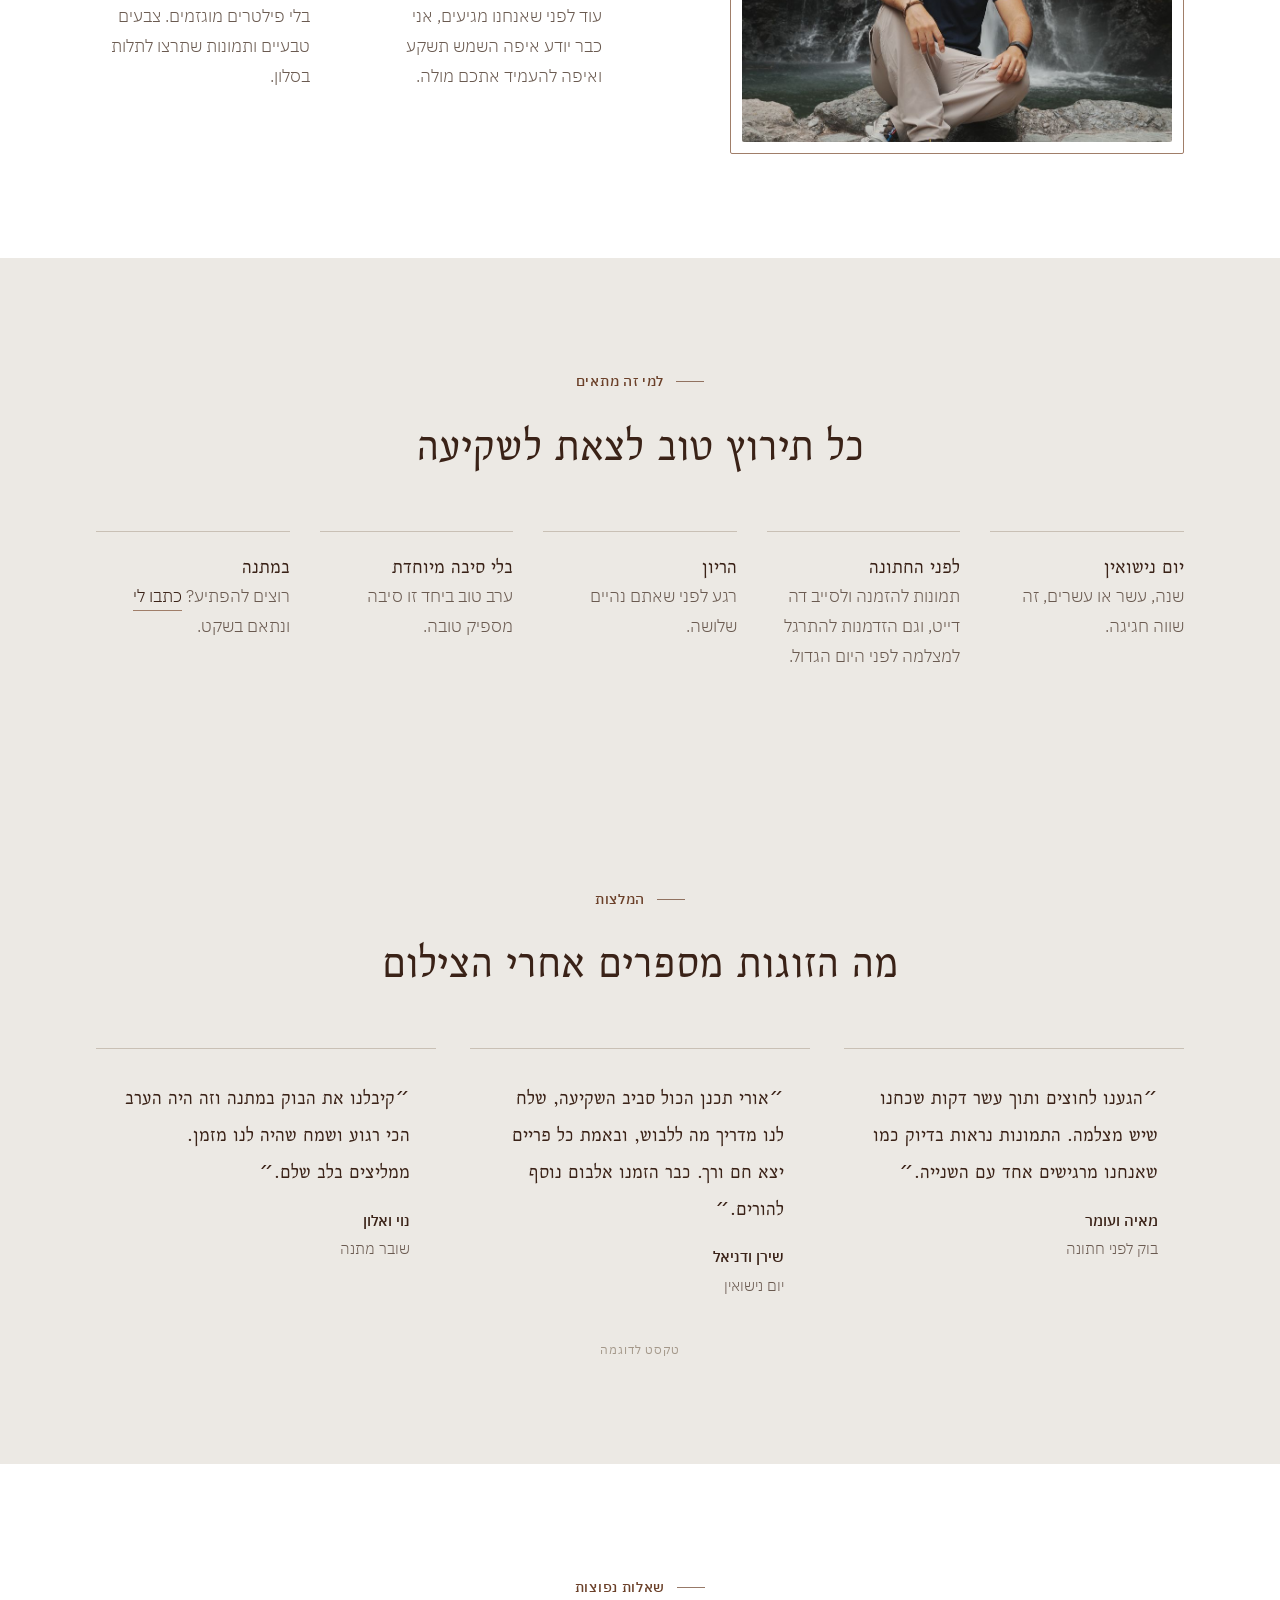
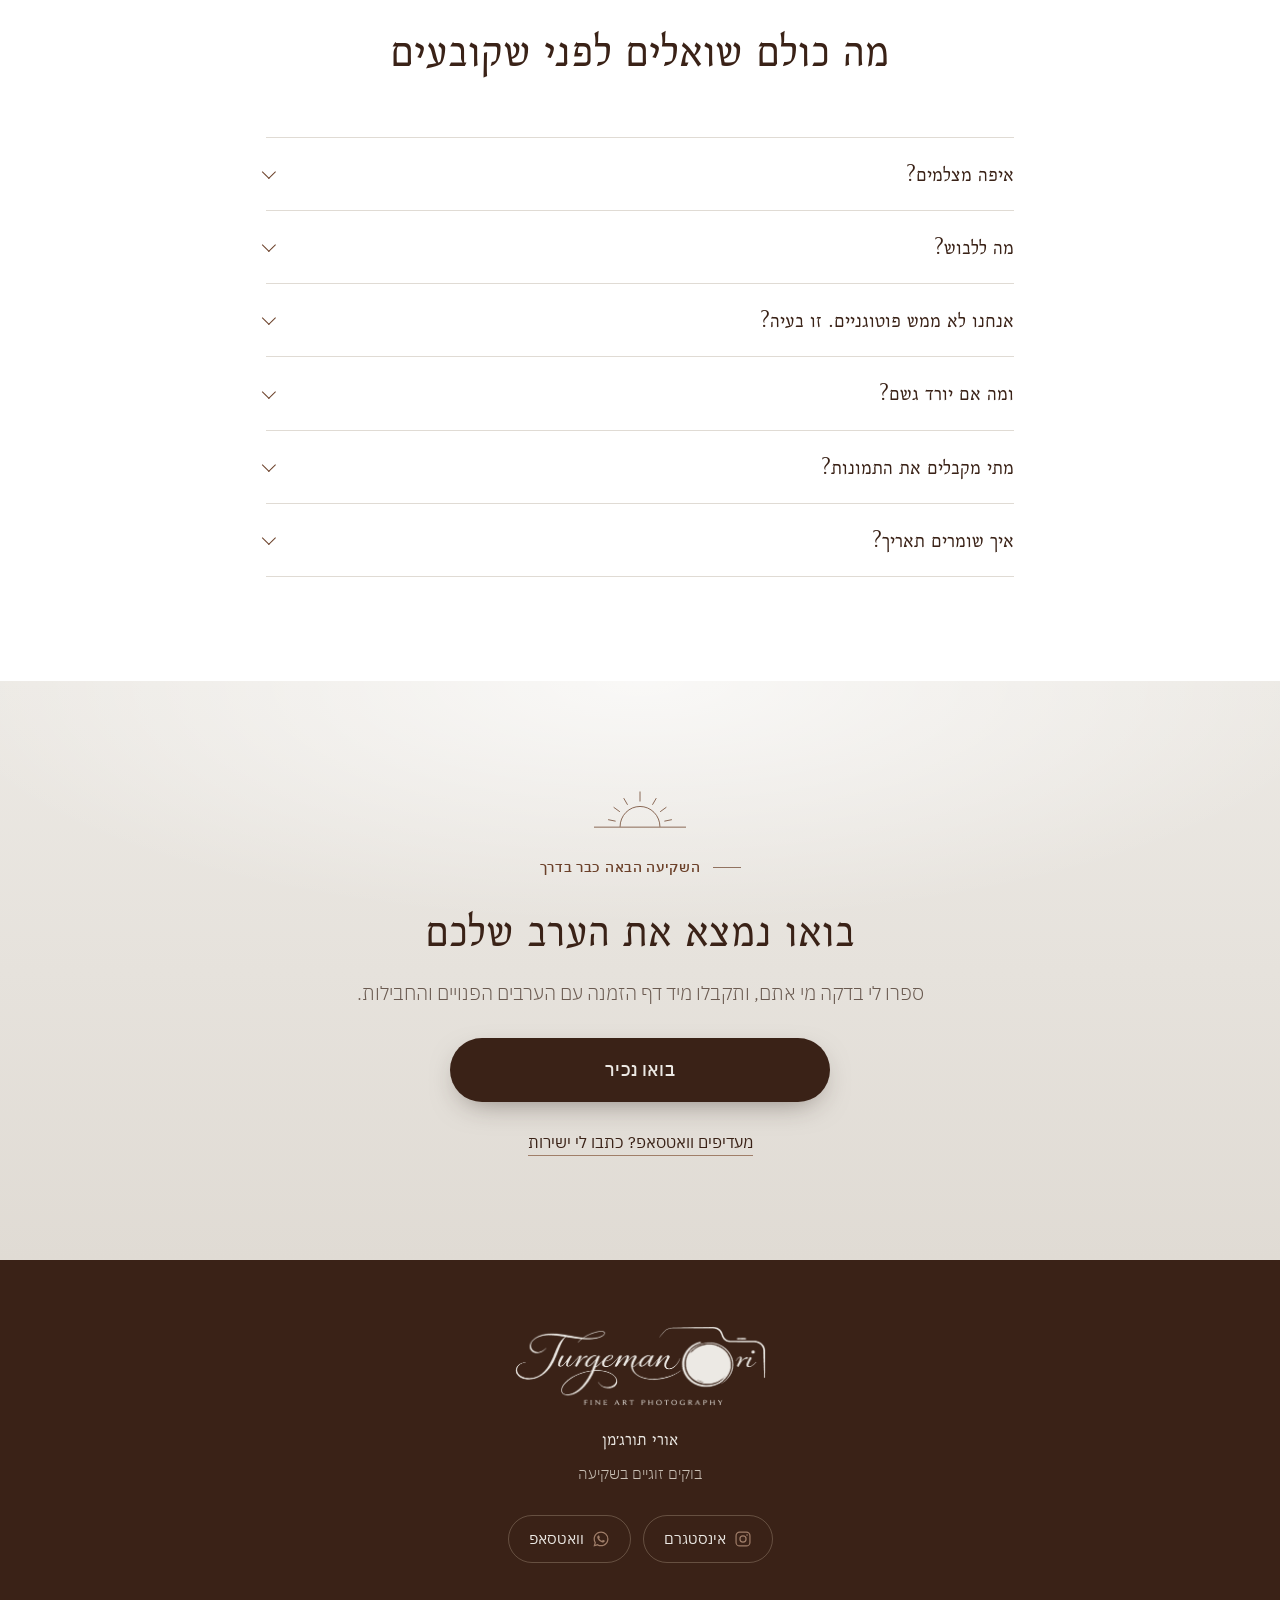
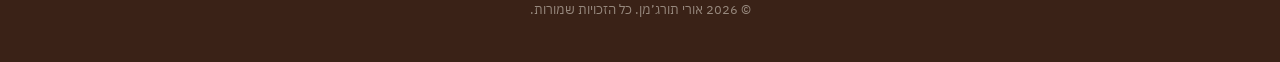
==== commit 25ca0bbe: "דף ההזמנה מול הדף האישי, שדה אינסטגרם חכם, והזמנה לעקוב אחרי אורי - /for נקרא עכשיו "דף ההזמנה"; "הד" ====
--- a/index.html
+++ b/index.html
@@ -232,7 +232,7 @@
           </details>
           <details class="qa reveal">
             <summary data-t="faq.13">איך שומרים תאריך?</summary>
-            <p><span data-t="faq.14">עונים על חמש שאלות קצרות ומקבלים מיד דף אישי עם הערבים הפנויים. התאריך נשמר אחרי שאני מאשר ואתם משלמים מקדמה של</span> <span data-bind="depositPercent"></span>%.</p>
+            <p><span data-t="faq.14">עונים על חמש שאלות קצרות ומקבלים מיד דף הזמנה עם הערבים הפנויים. התאריך נשמר אחרי שאני מאשר ואתם משלמים מקדמה של</span> <span data-bind="depositPercent"></span>%.</p>
           </details>
         </div>
       </div>
@@ -244,7 +244,7 @@
         <svg class="closing__sun" viewBox="0 8 120 56" aria-hidden="true"><g fill="none" stroke="currentColor" stroke-width="1" stroke-linecap="round"><path d="M34 62 A26 26 0 0 1 86 62"/><line x1="92.3" y1="55.1" x2="101.1" y2="53.3"/><line x1="86.7" y1="42.6" x2="94.0" y2="37.3"/><line x1="76.5" y1="33.4" x2="81.0" y2="25.6"/><line x1="60.0" y1="29.0" x2="60.0" y2="17.0"/><line x1="43.5" y1="33.4" x2="39.0" y2="25.6"/><line x1="33.3" y1="42.6" x2="26.0" y2="37.3"/><line x1="27.7" y1="55.1" x2="18.9" y2="53.3"/><line x1="0" y1="63" x2="120" y2="63"/></g></svg>
         <p class="eyebrow" data-t="contact.1">השקיעה הבאה כבר בדרך</p>
         <h2 id="close-title" class="section__title" data-t="contact.2">בואו נמצא את הערב שלכם</h2>
-        <p class="section__lead" data-t="contact.3">ספרו לי בדקה מי אתם, ותקבלו מיד דף אישי עם הערבים הפנויים והחבילות.</p>
+        <p class="section__lead" data-t="contact.3">ספרו לי בדקה מי אתם, ותקבלו מיד דף הזמנה עם הערבים הפנויים והחבילות.</p>
         <a class="btn btn--primary btn--lg" href="/hello" data-t="contact.4">בואו נכיר</a>
         <p class="closing__alt"><a class="link" data-wa href="#" target="_blank" rel="noopener" data-t="contact.6">מעדיפים וואטסאפ? כתבו לי ישירות</a></p>
       </div>
@@ -277,7 +277,7 @@
   </svg>
 
   <script src="js/config.js?v=11"></script>
-  <script src="js/main.js?v=7"></script>
+  <script src="js/main.js?v=6"></script>
   <script src="js/track.js?v=1" data-event="visit"></script>
 </body>
 </html>
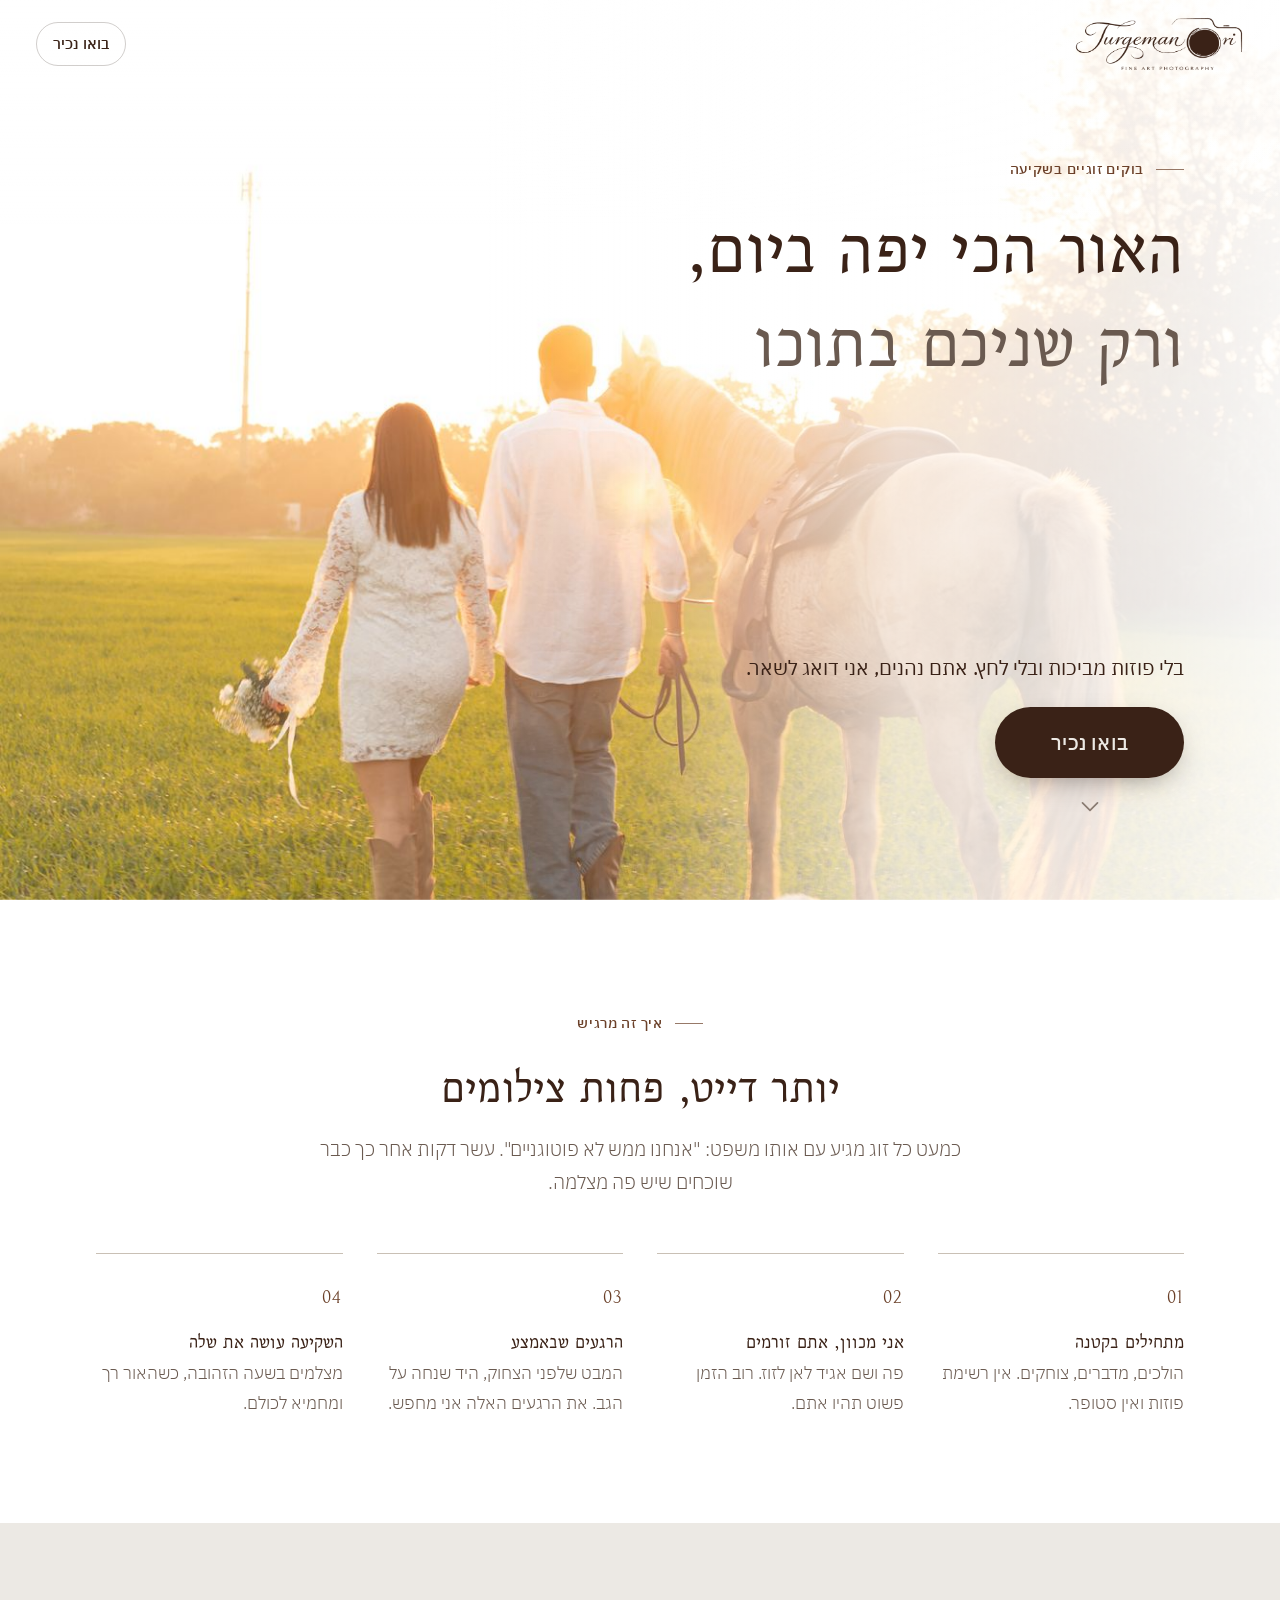
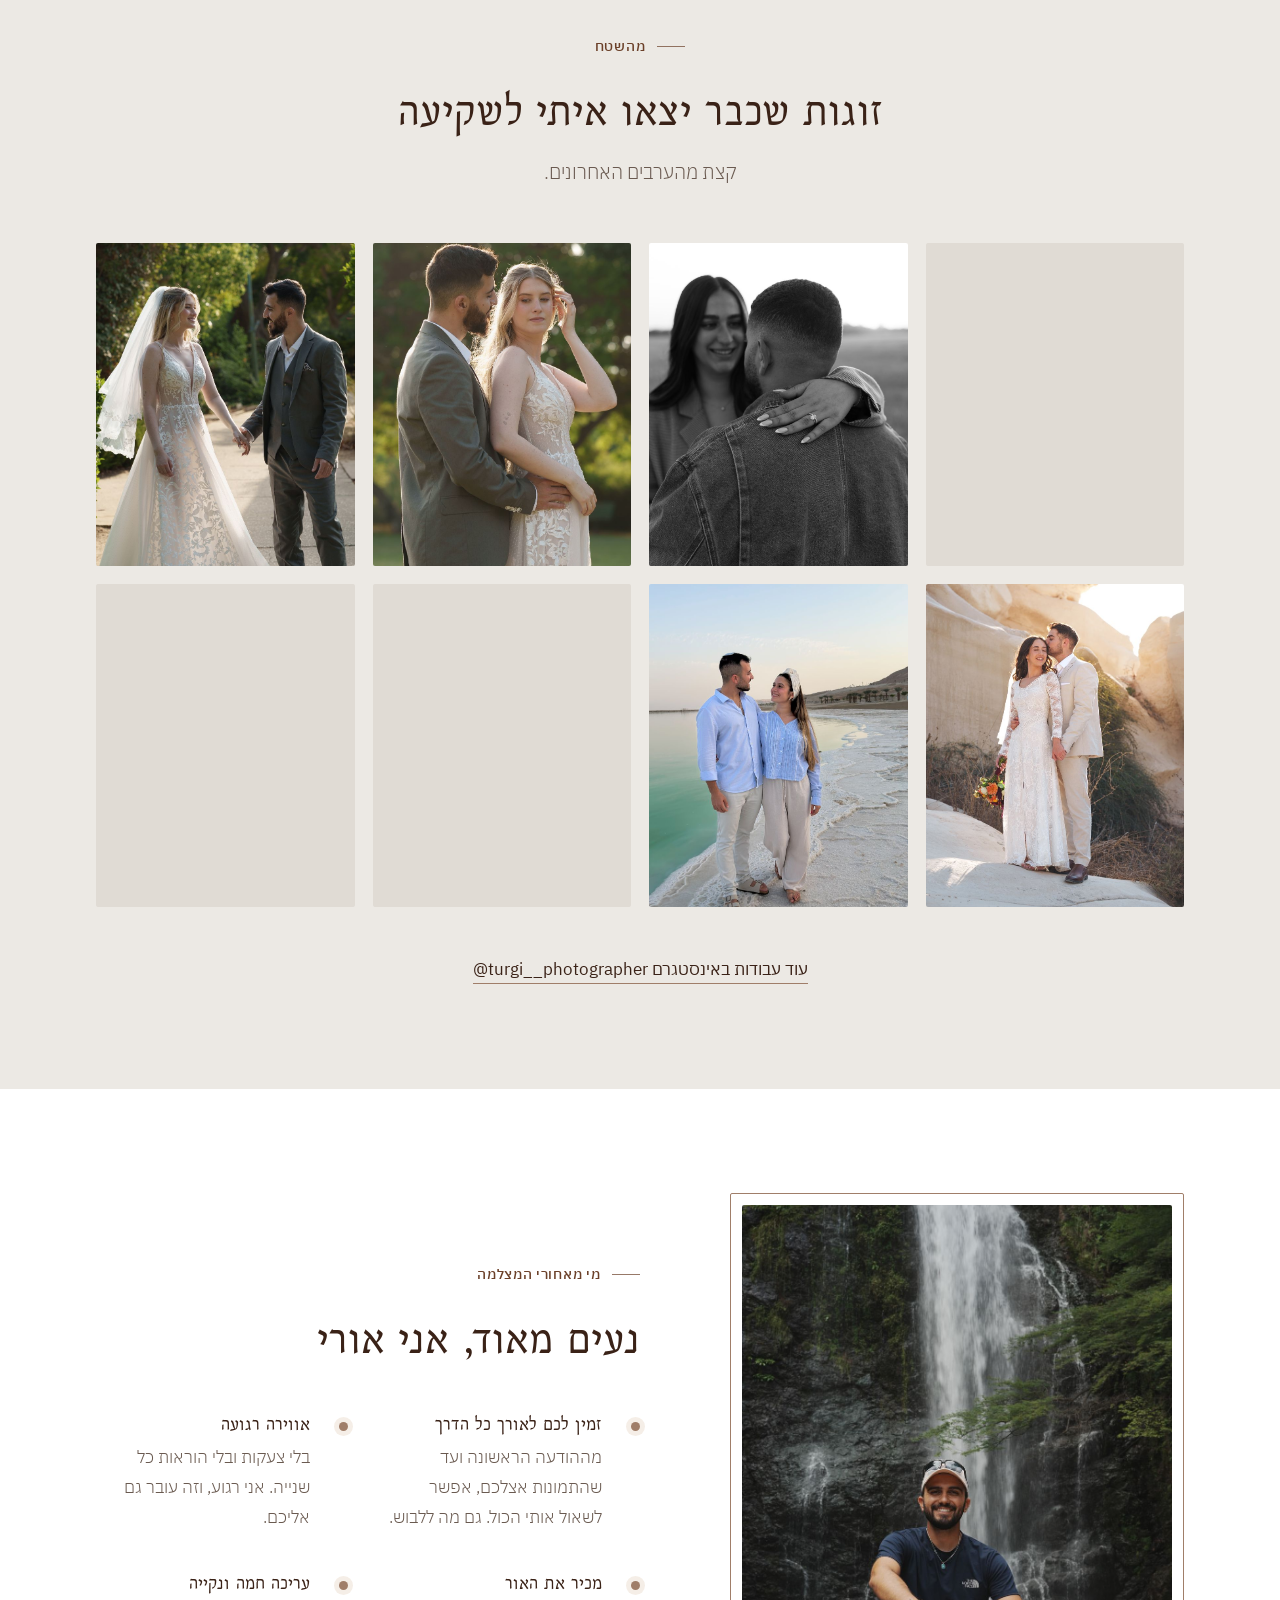
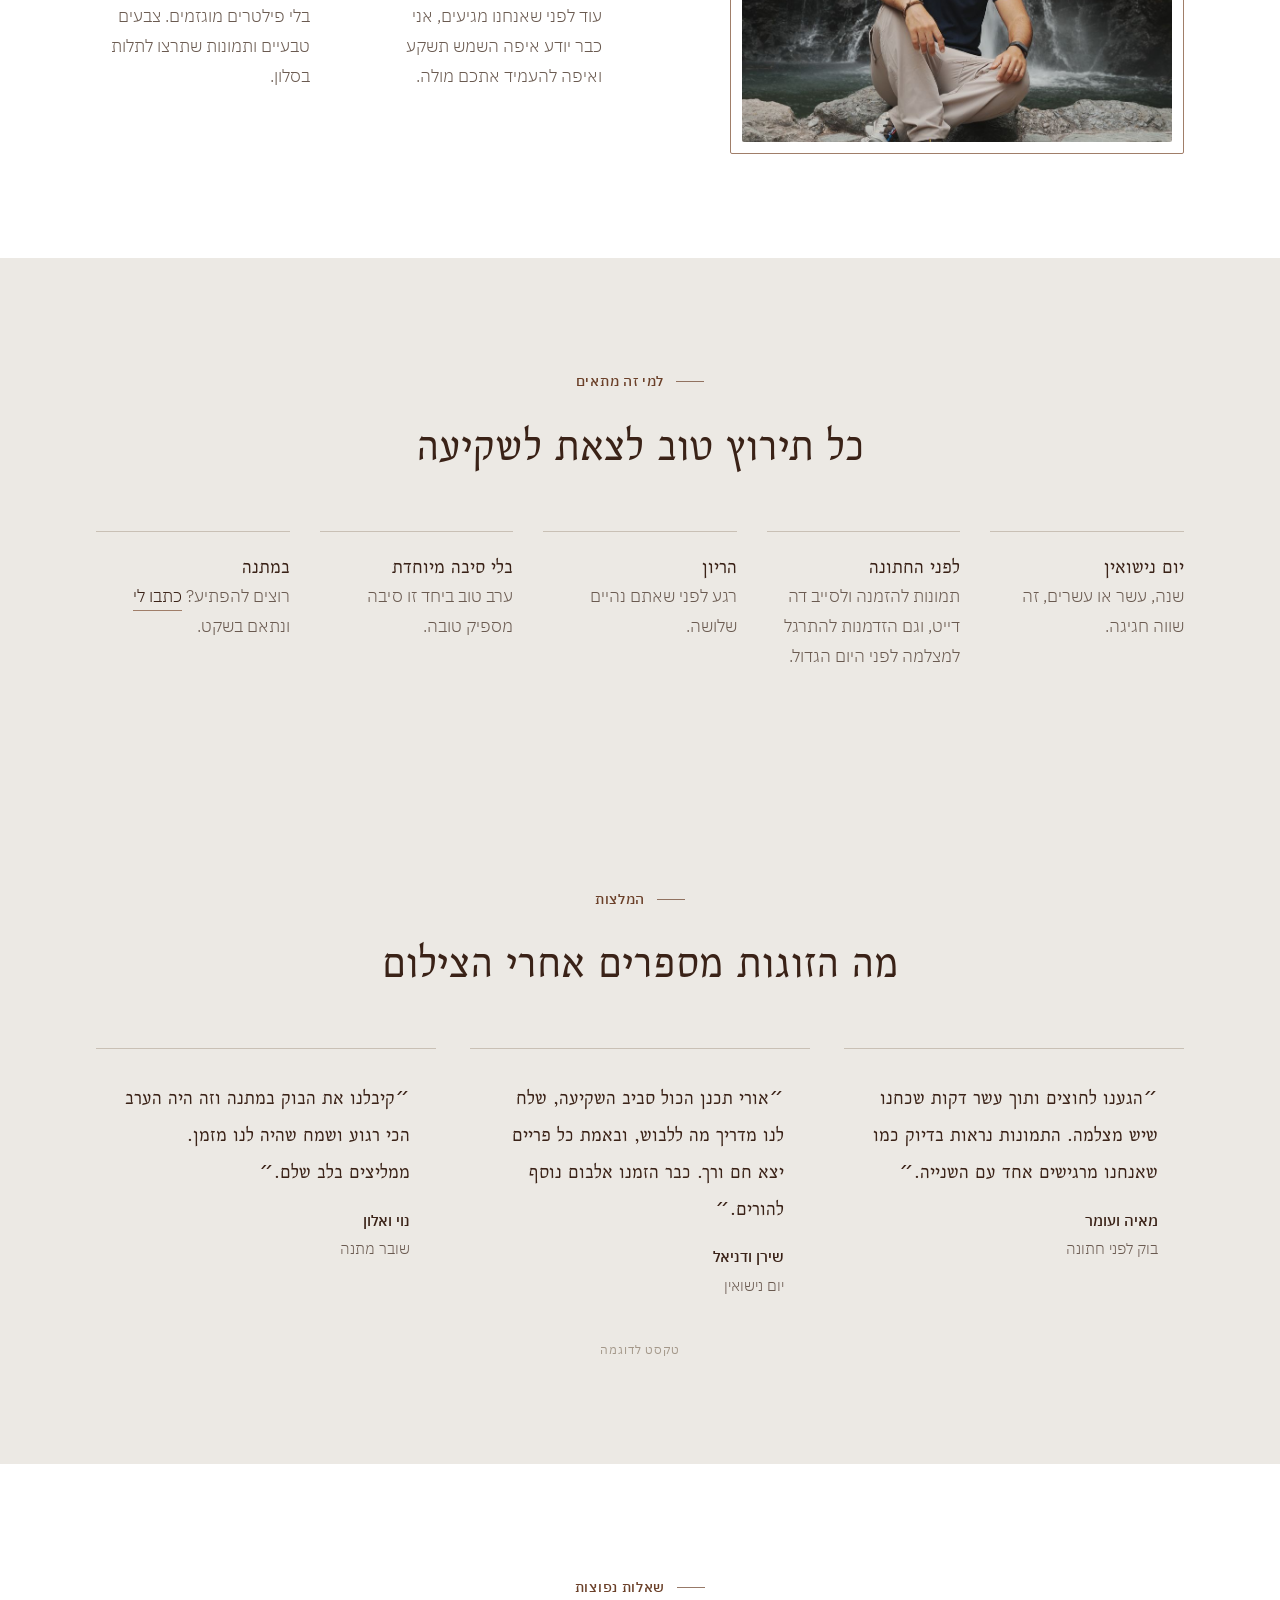
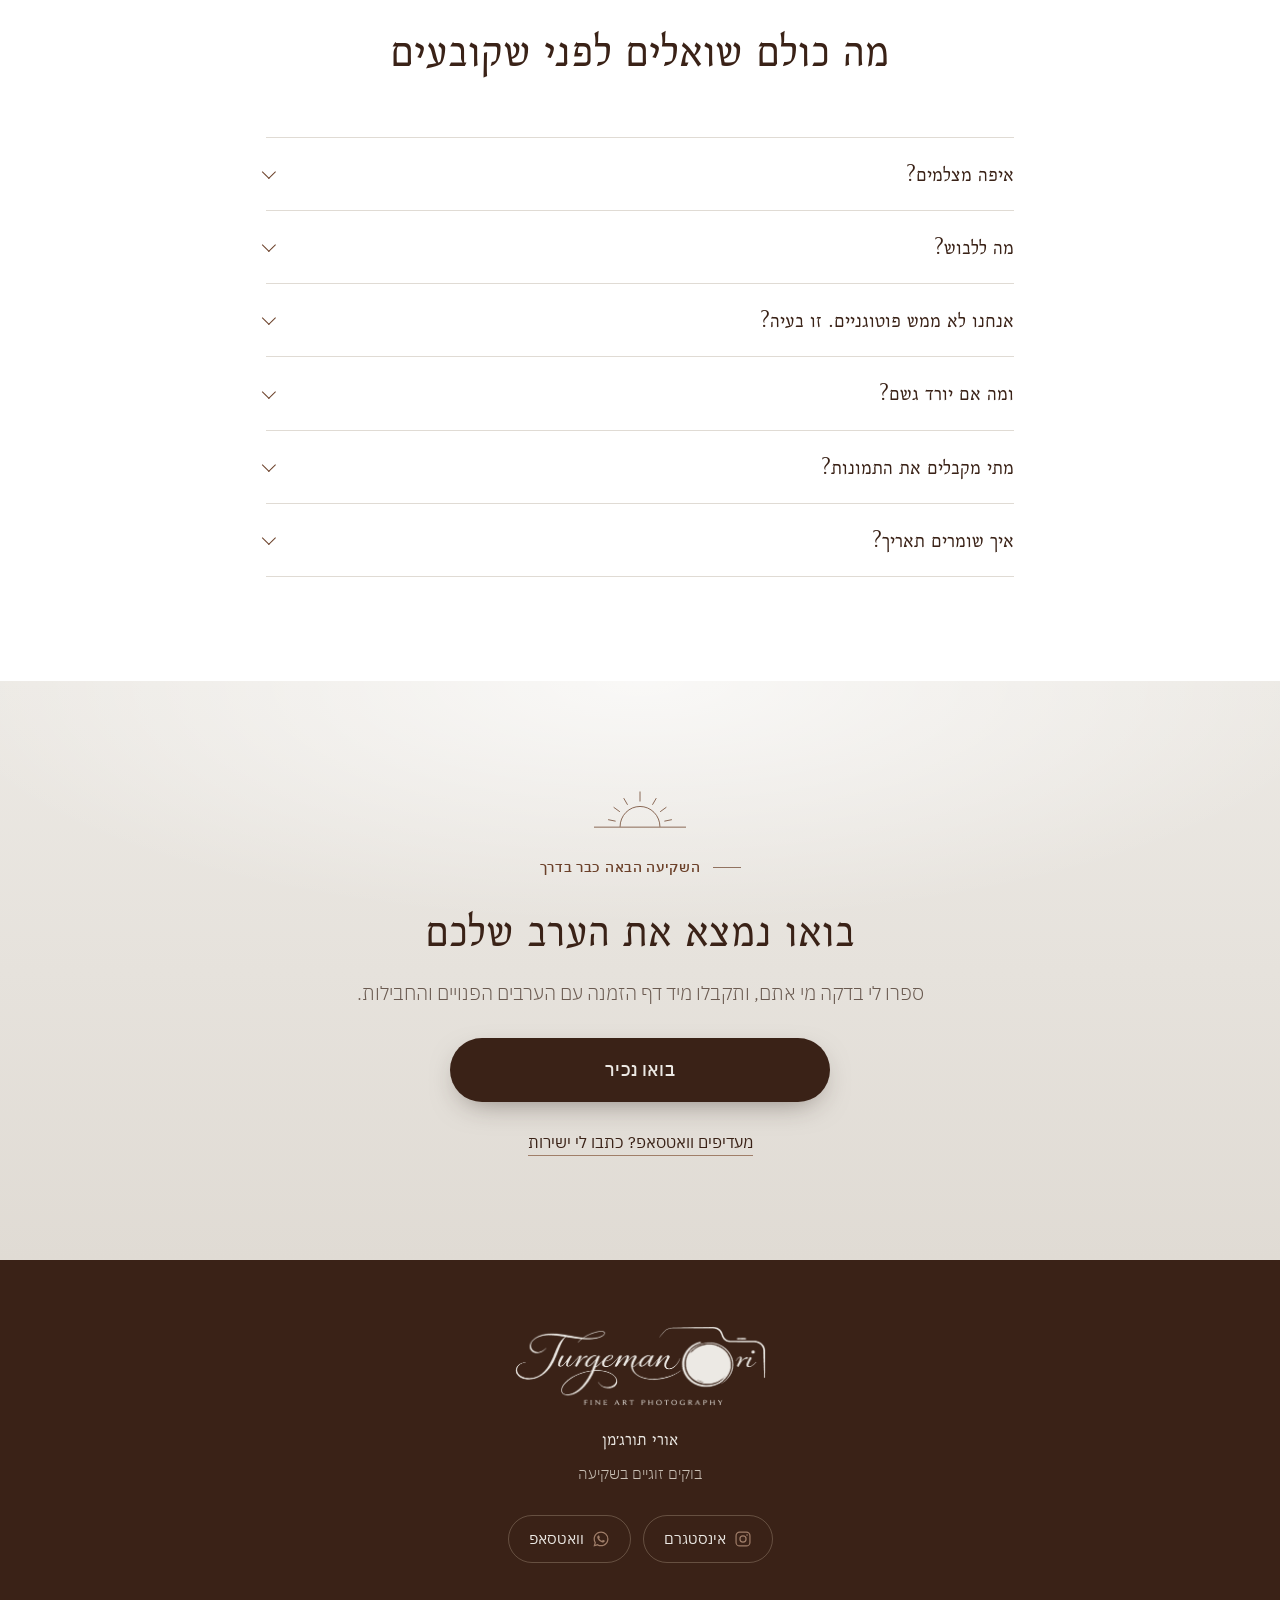
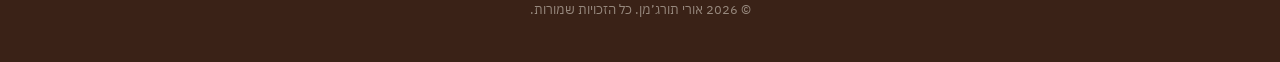
==== commit d120585b: "מיזוג main לתוך ענף ההמלצות Co-Authored-By: Claude Opus 5.5 <noreply@anthropic.com> Claude-Session: " ====
--- a/index.html
+++ b/index.html
@@ -277,7 +277,7 @@
   </svg>
 
   <script src="js/config.js?v=11"></script>
-  <script src="js/main.js?v=6"></script>
+  <script src="js/main.js?v=7"></script>
   <script src="js/track.js?v=1" data-event="visit"></script>
 </body>
 </html>
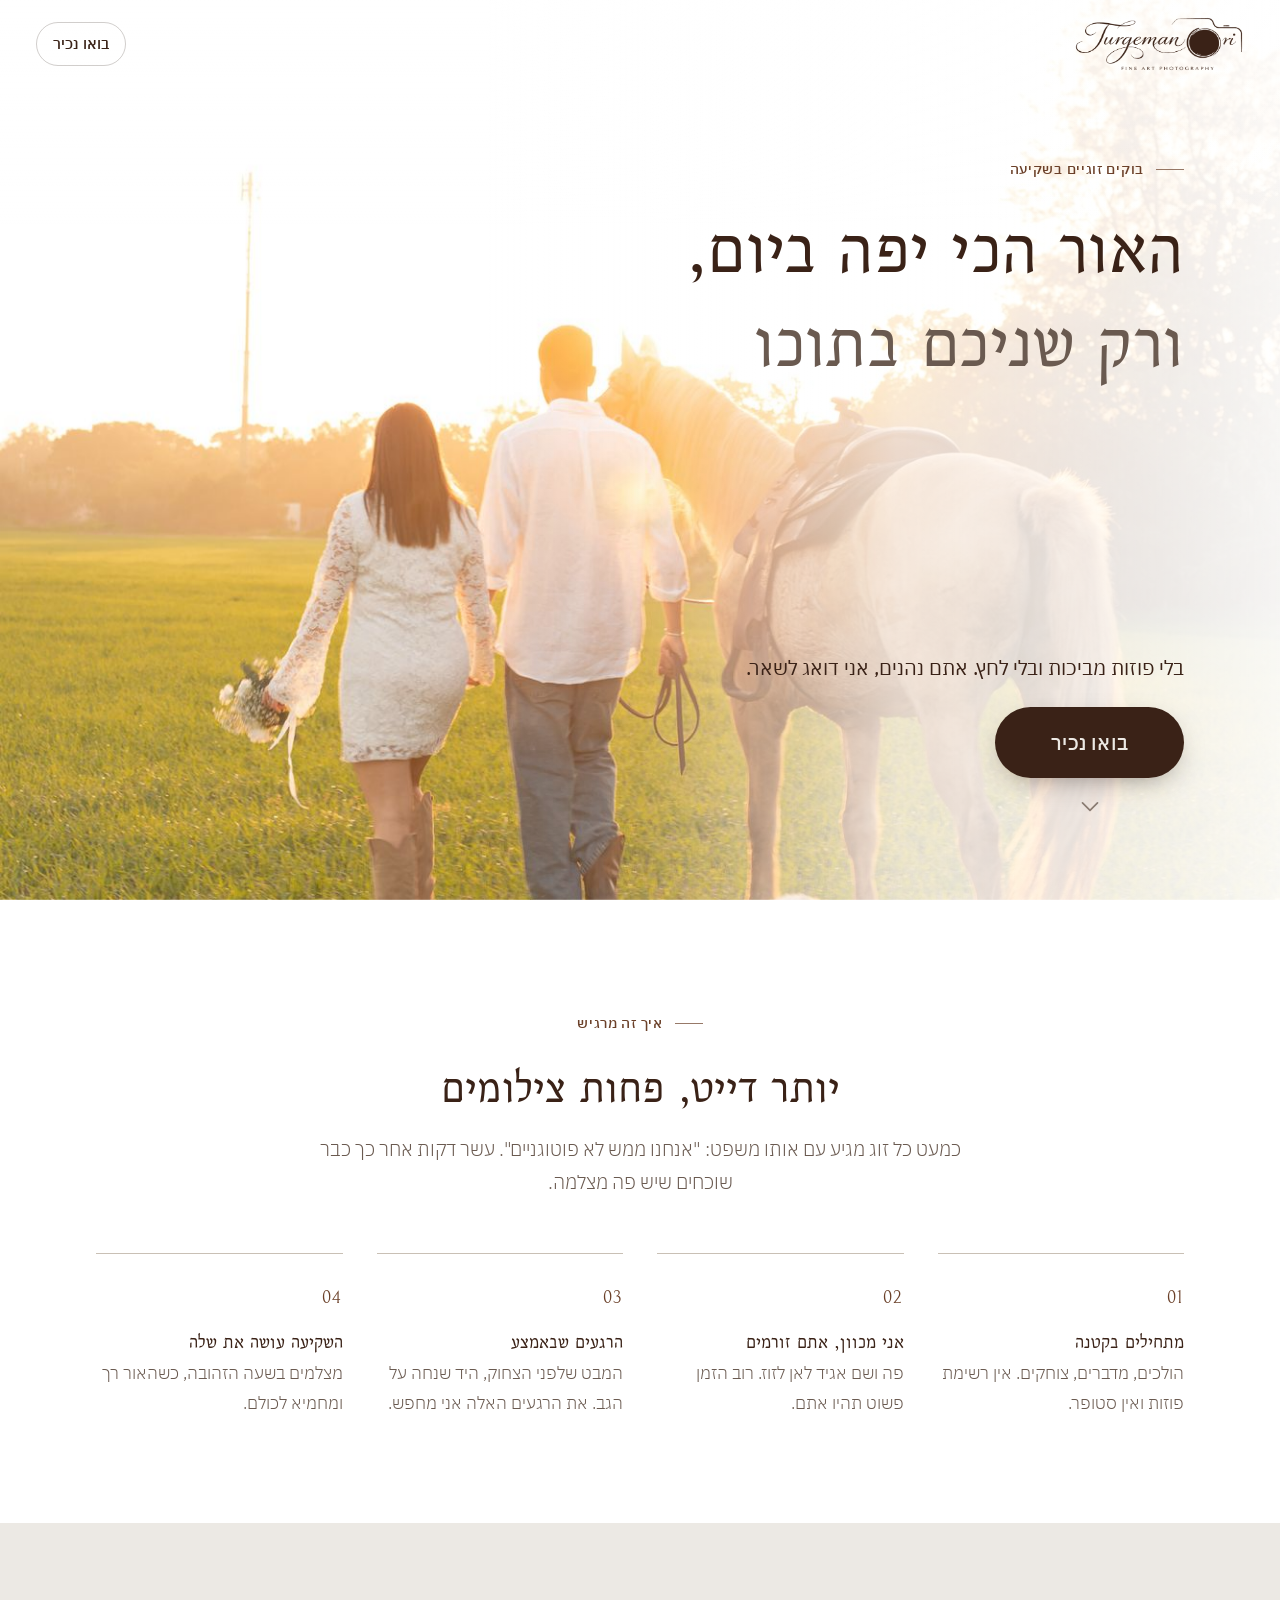
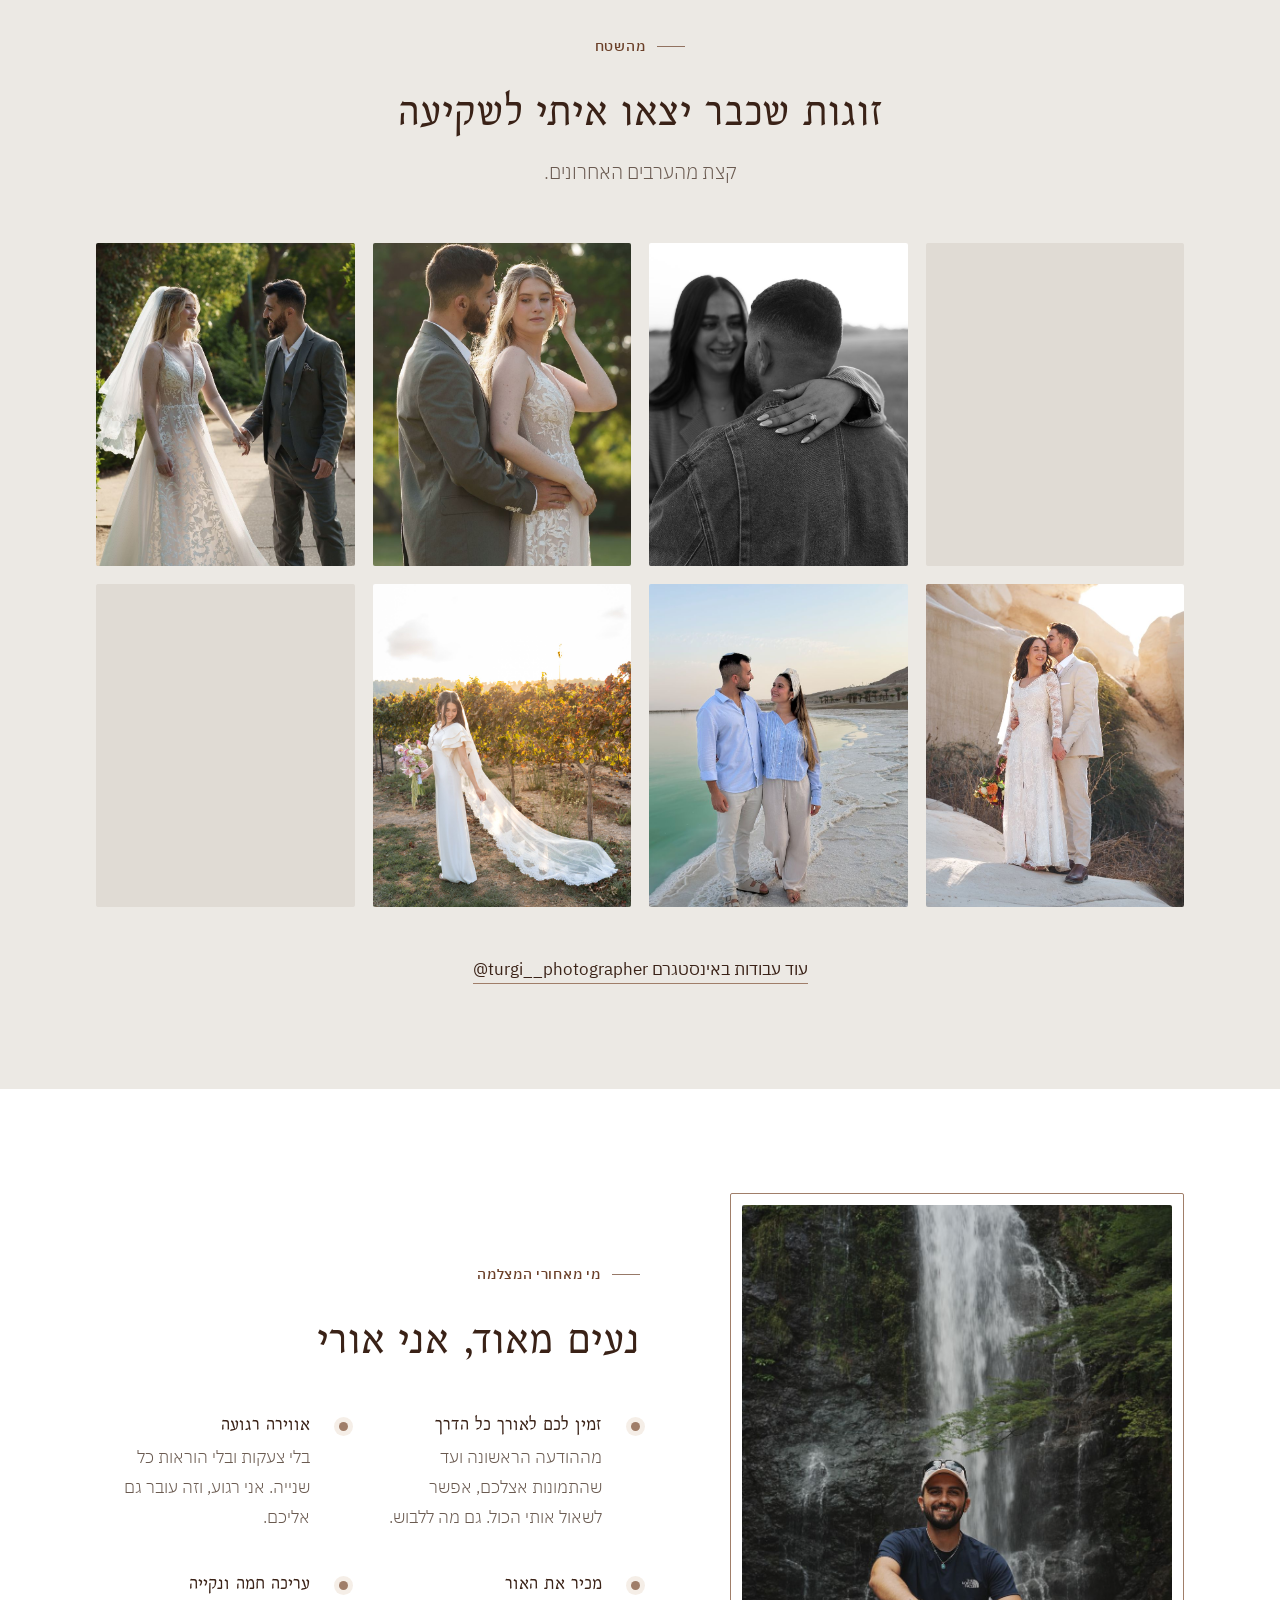
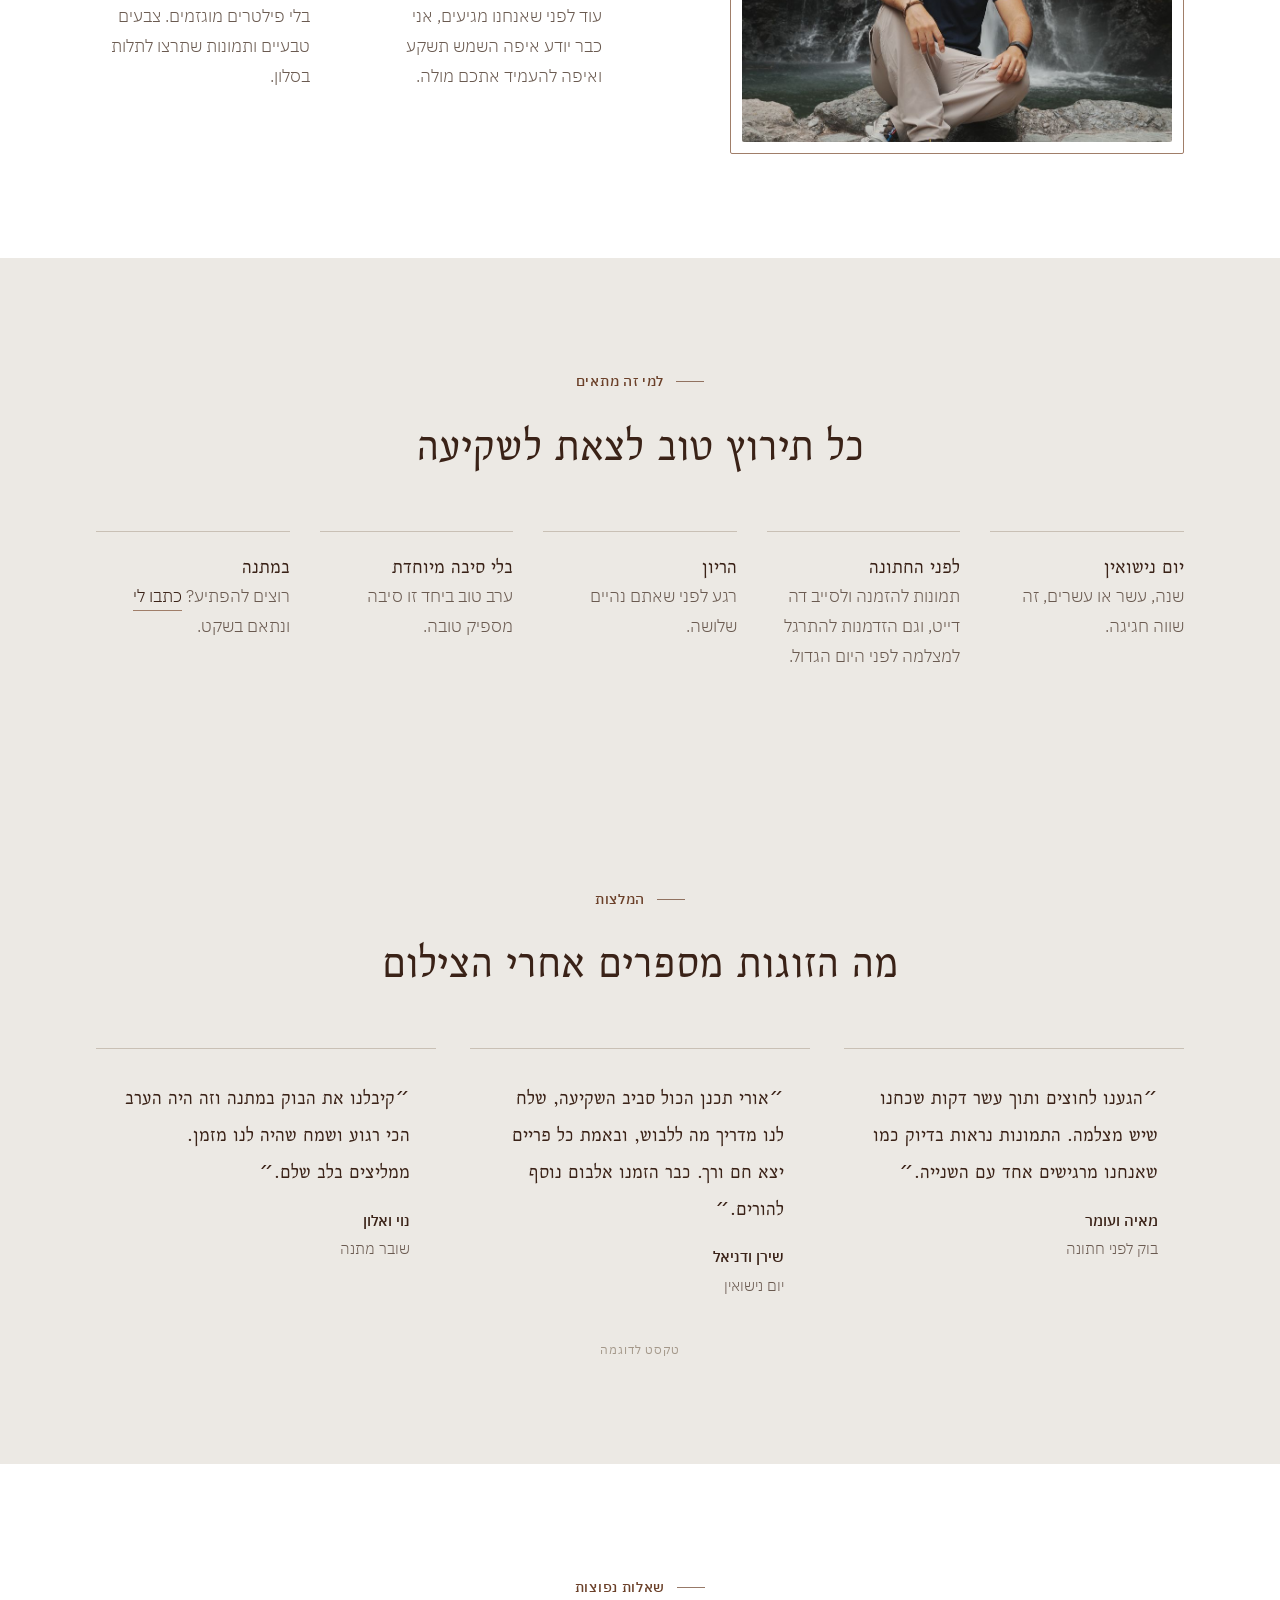
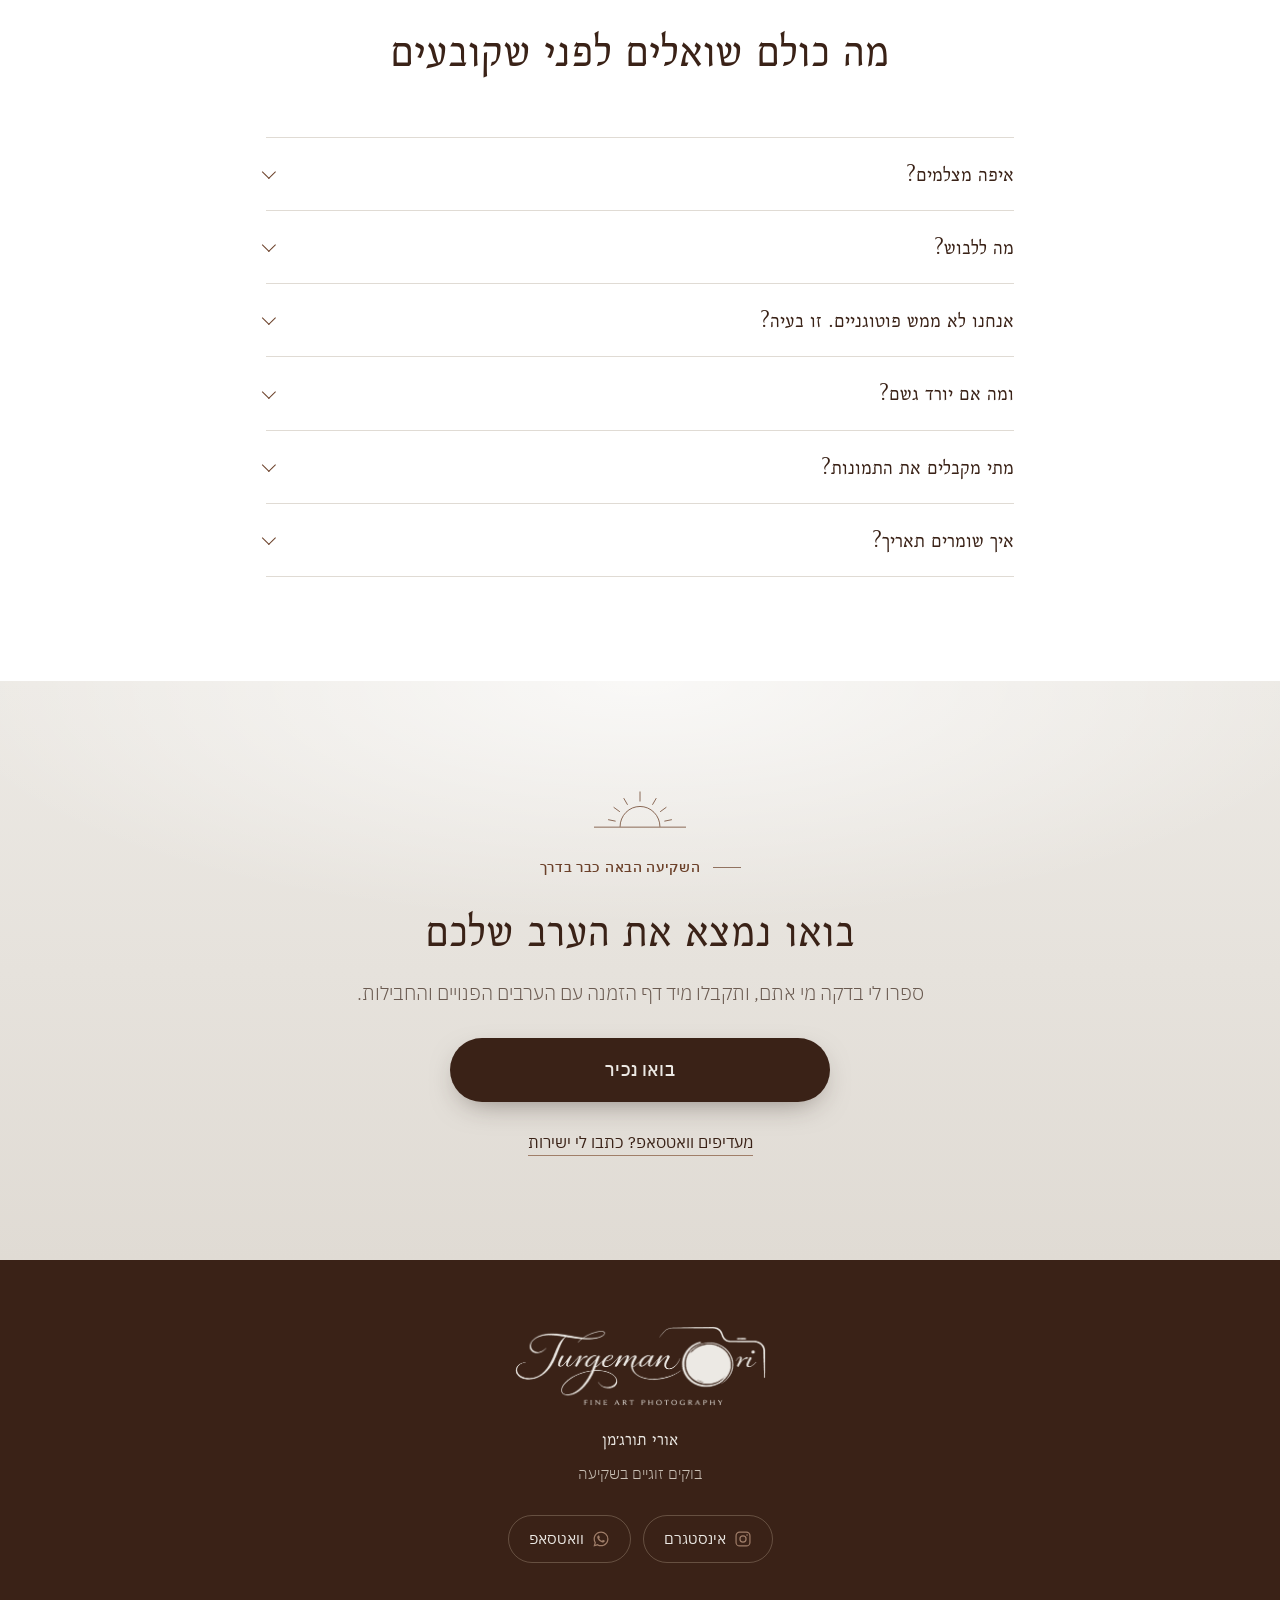
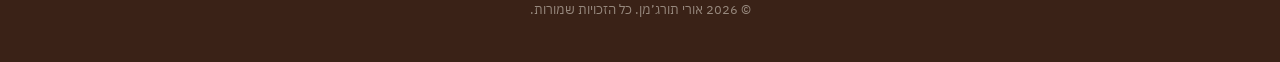
==== commit 5e43932f: "רענון מטמון לעיצוב ההמלצות Co-Authored-By: Claude Opus 5.5 <noreply@anthropic.com> Claude-Session: h" ====
--- a/index.html
+++ b/index.html
@@ -19,7 +19,7 @@
   <link rel="preconnect" href="https://fonts.gstatic.com" crossorigin />
   <link href="https://fonts.googleapis.com/css2?family=Bellefair&family=IBM+Plex+Sans+Hebrew:wght@300;400;500;600&display=swap" rel="stylesheet" />
   <link rel="stylesheet" href="css/logo.css?v=4" />
-  <link rel="stylesheet" href="css/style.css?v=9" />
+  <link rel="stylesheet" href="css/style.css?v=10" />
 </head>
 <body>
 
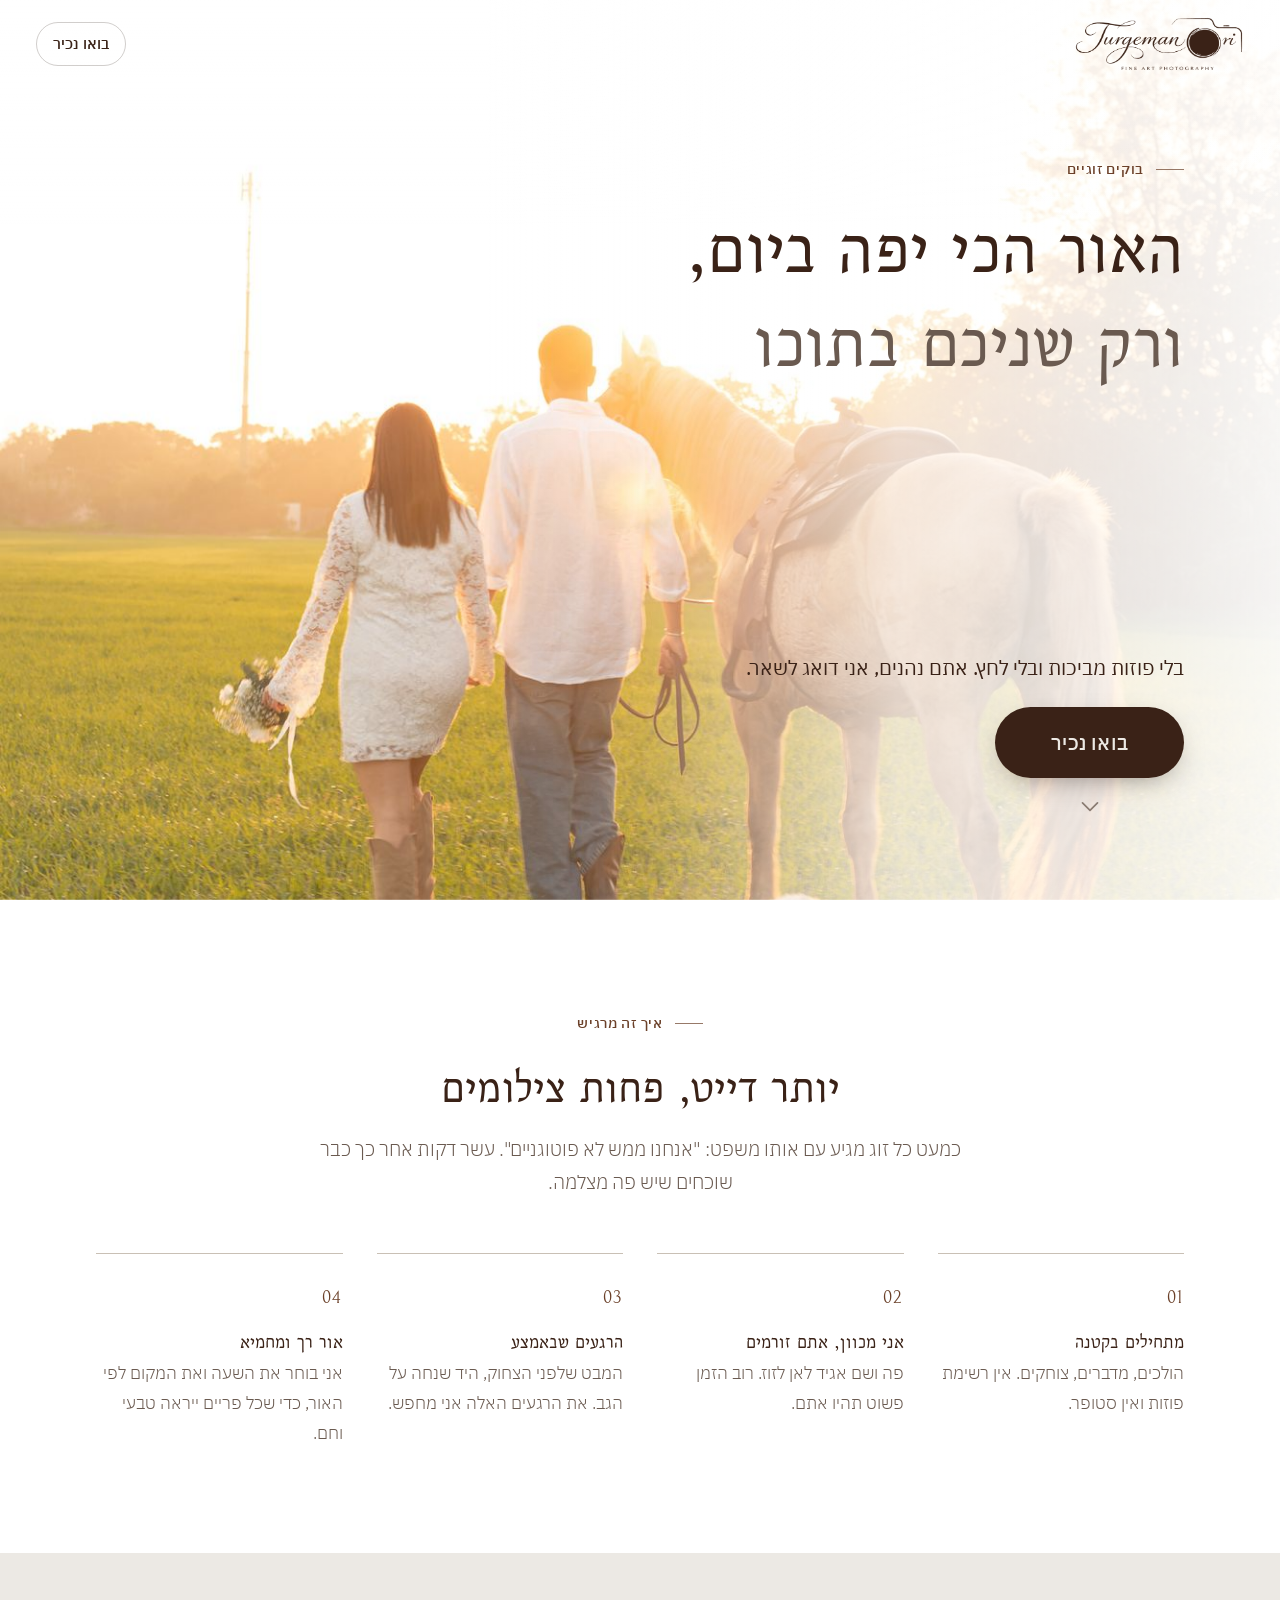
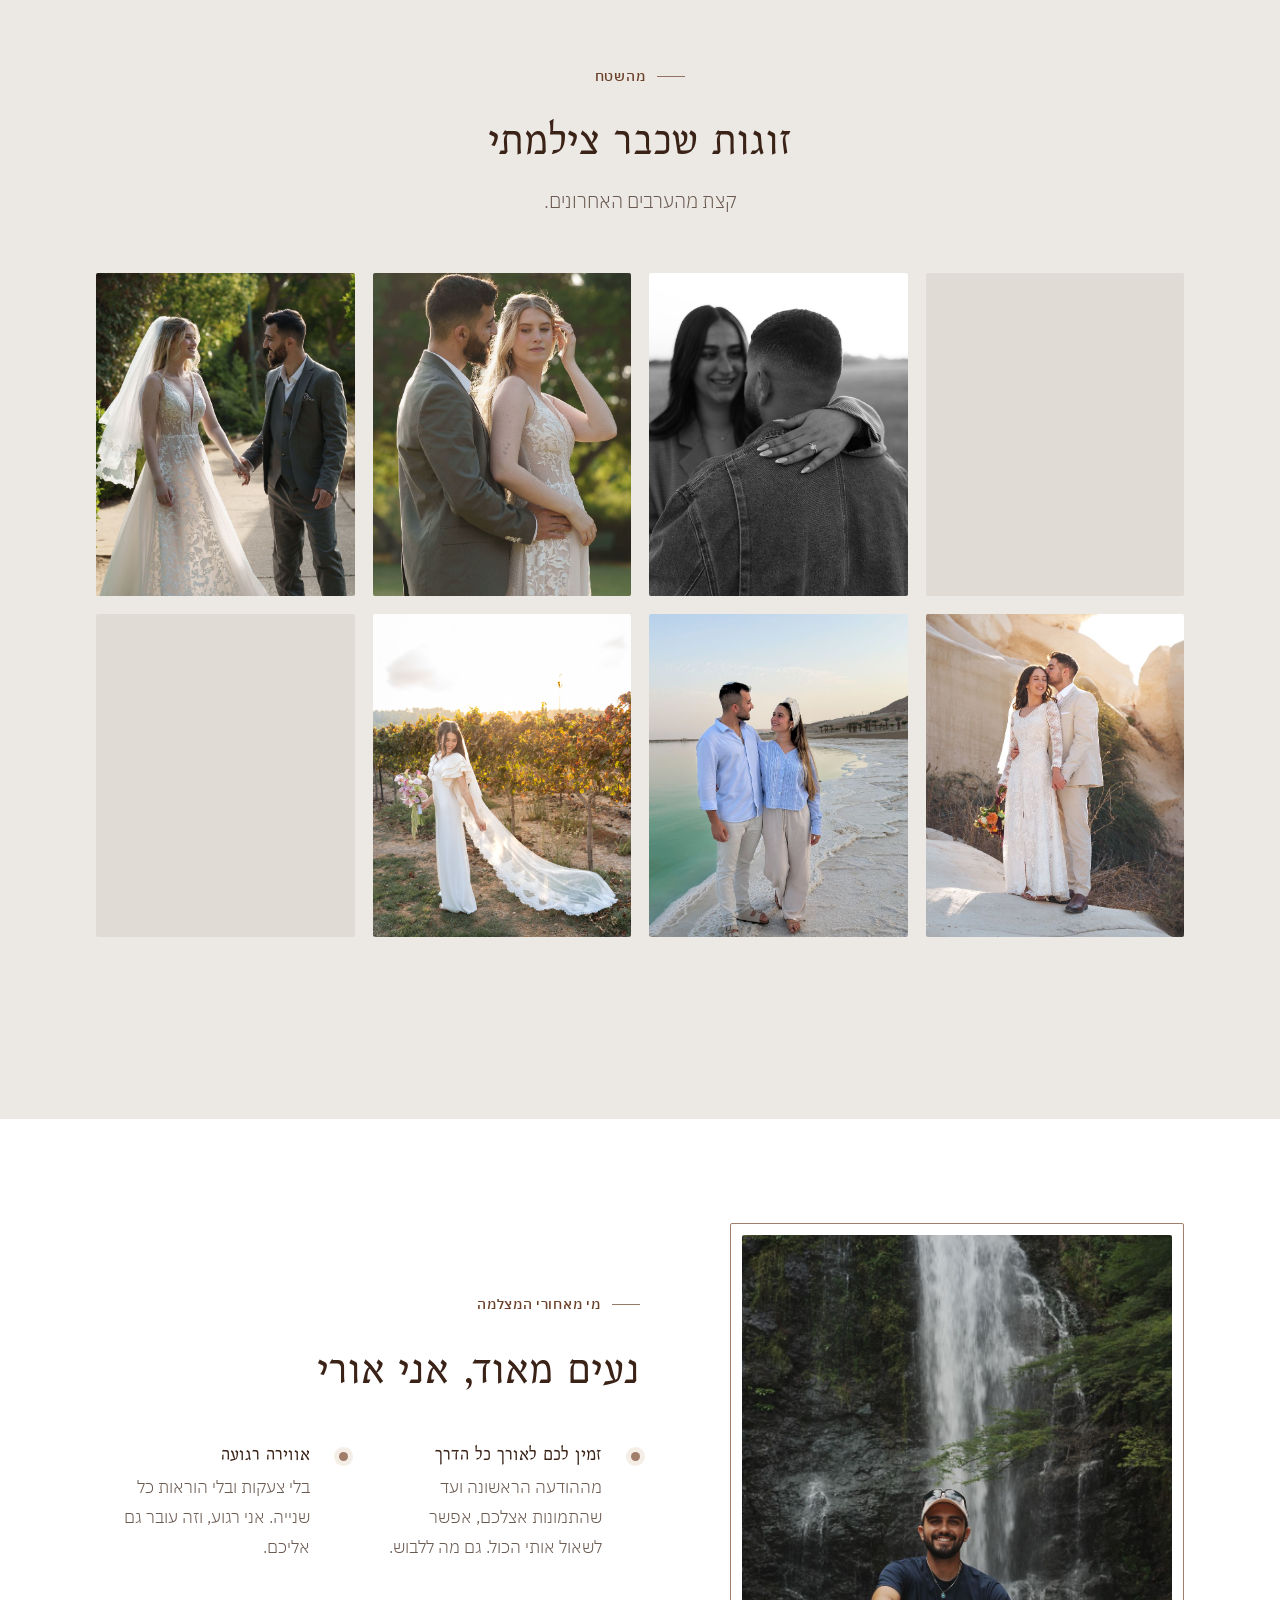
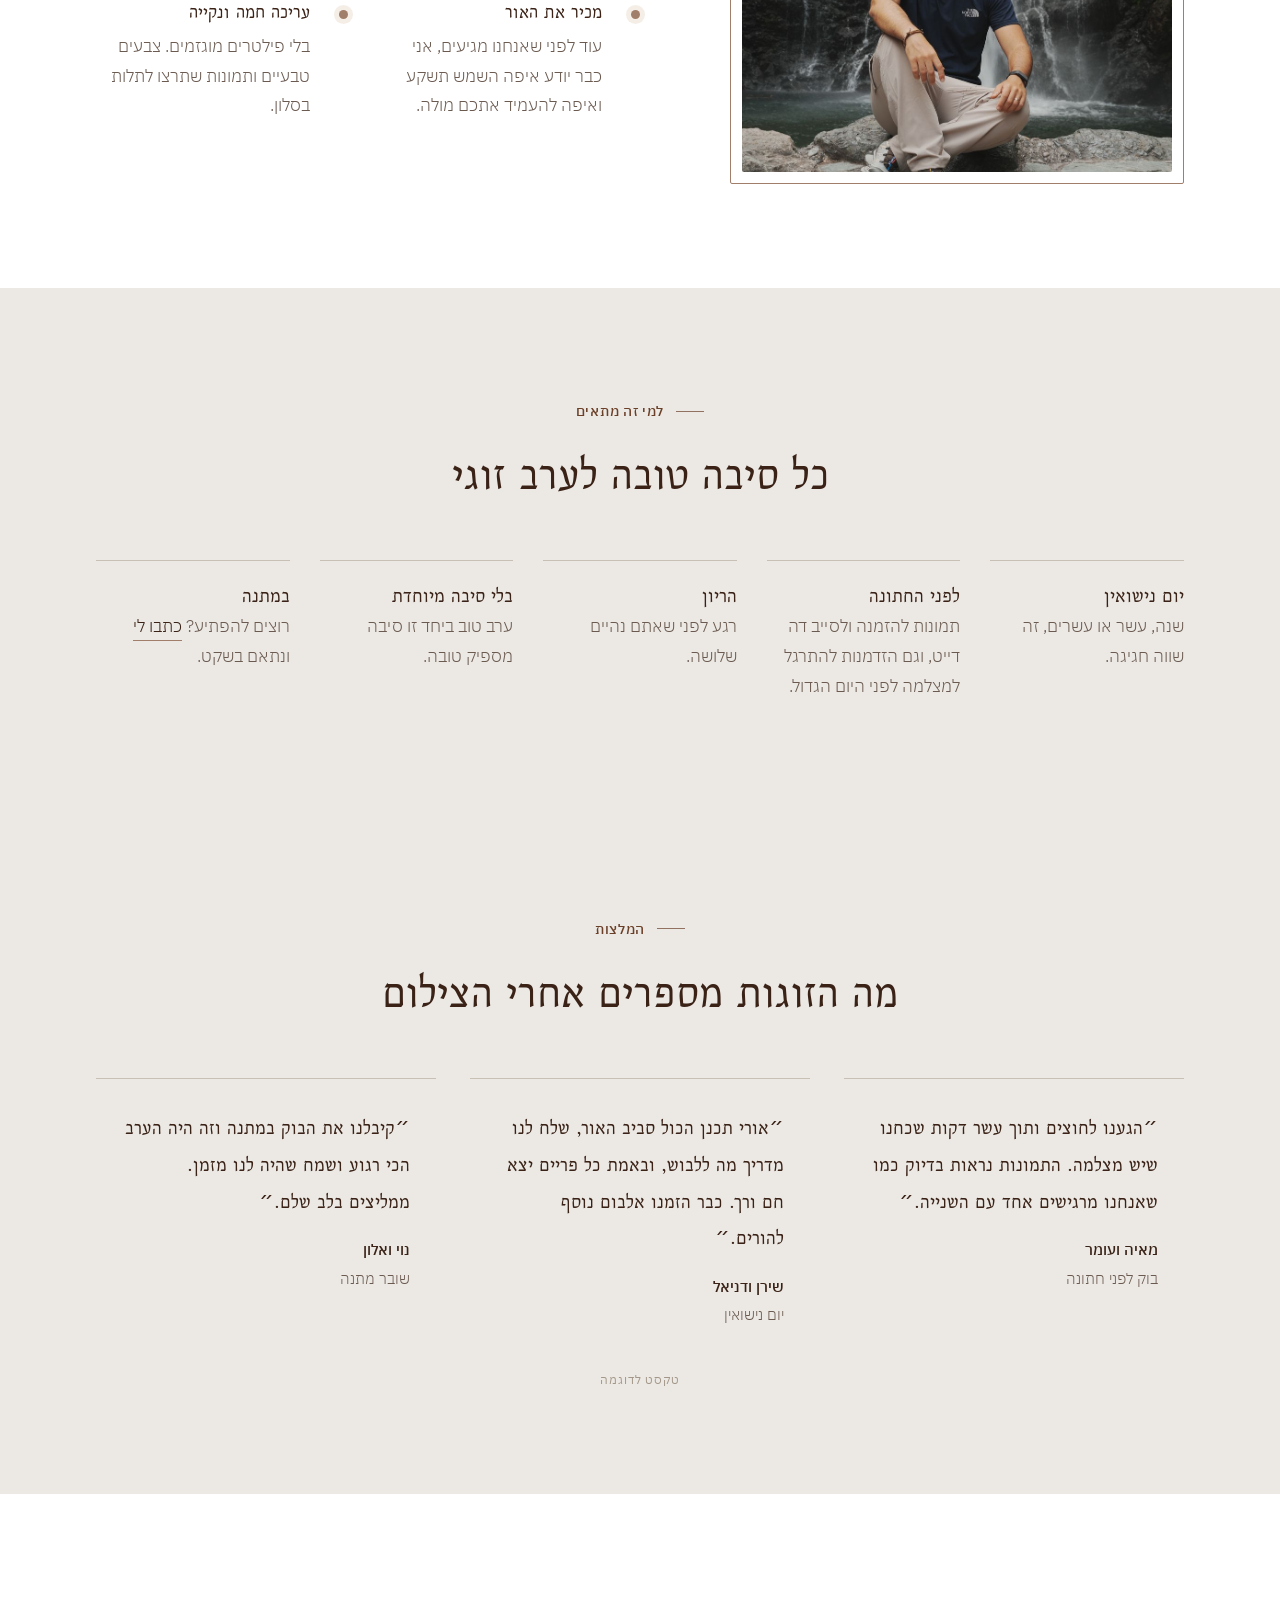
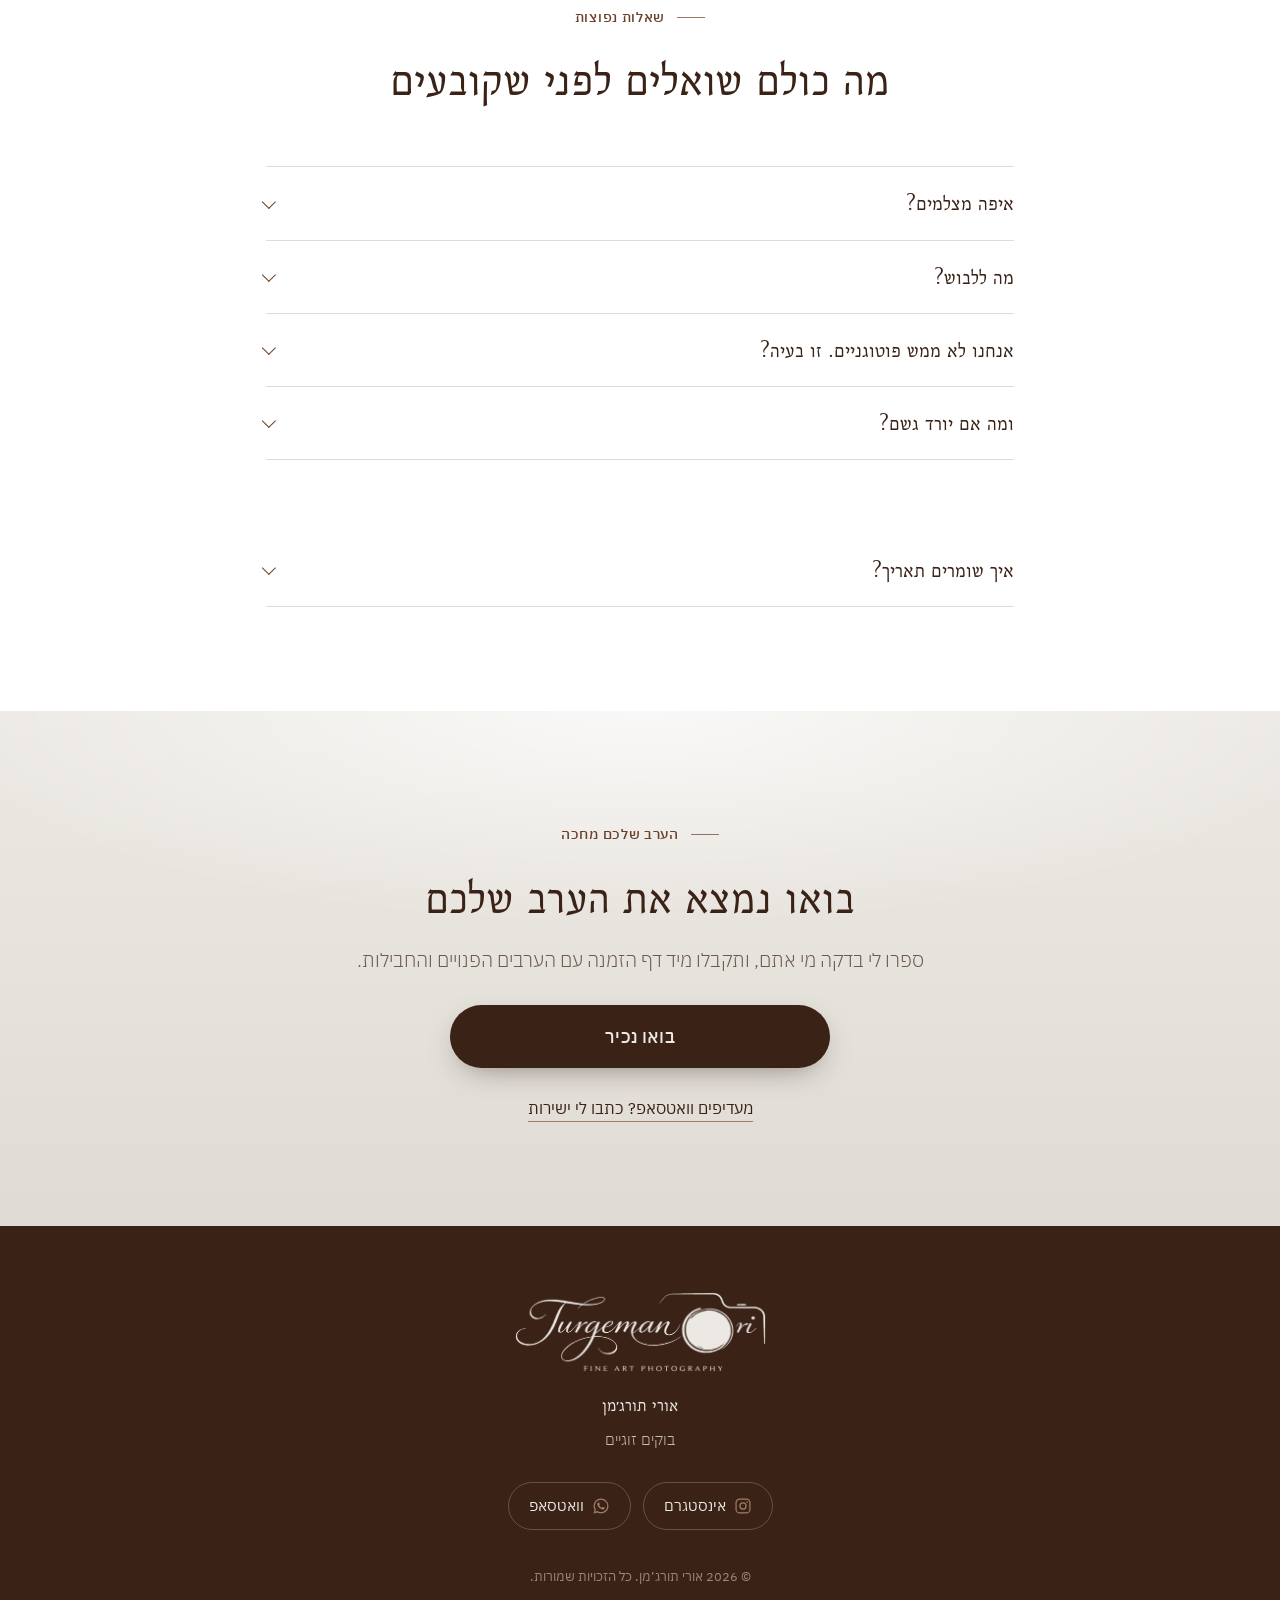
==== commit 26a0d77b: "פחות שקיעה באתר: ניסוחים עדינים יותר בכל הדפים - "בוק זוגי בשקיעה" הפך ל"בוק זוגי" / "בוקים זוגיים" " ====
--- a/index.html
+++ b/index.html
@@ -3,14 +3,14 @@
 <head>
   <meta charset="utf-8" />
   <meta name="viewport" content="width=device-width, initial-scale=1, viewport-fit=cover" />
-  <title>אורי תורג׳מן | בוק זוגי בשקיעה</title>
-  <meta name="description" content="בוק זוגי בשקיעה עם אורי תורג׳מן. בלי פוזות מביכות ובלי לחץ: אתם נהנים, האור עושה את שלו. בואו נכיר ונמצא את הערב שלכם." />
+  <title>אורי תורג׳מן | בוקים זוגיים</title>
+  <meta name="description" content="בוק זוגי עם אורי תורג׳מן. בלי פוזות מביכות ובלי לחץ: אתם נהנים, ואני תופס את הרגעים. בואו נכיר ונמצא את הערב שלכם." />
   <meta name="theme-color" content="#F1EEE9" />
 
   <!-- Open Graph: מה שמופיע כששולחים את הקישור בוואטסאפ / אינסטגרם -->
   <meta property="og:type" content="website" />
   <meta property="og:locale" content="he_IL" />
-  <meta property="og:title" content="אורי תורג׳מן · בוק זוגי בשקיעה" />
+  <meta property="og:title" content="אורי תורג׳מן · בוקים זוגיים" />
   <meta property="og:description" content="יותר דייט, פחות צילומים. בואו נמצא את הערב שלכם." />
   <meta property="og:image" content="https://turgi-landing.vercel.app/images/og-image.jpg" />
 
@@ -19,7 +19,7 @@
   <link rel="preconnect" href="https://fonts.gstatic.com" crossorigin />
   <link href="https://fonts.googleapis.com/css2?family=Bellefair&family=IBM+Plex+Sans+Hebrew:wght@300;400;500;600&display=swap" rel="stylesheet" />
   <link rel="stylesheet" href="css/logo.css?v=4" />
-  <link rel="stylesheet" href="css/style.css?v=10" />
+  <link rel="stylesheet" href="css/style.css?v=9" />
 </head>
 <body>
 
@@ -35,11 +35,11 @@
 
     <!-- ===== 1. Hero ===== -->
     <section class="hero" aria-labelledby="hero-title">
-      <div class="hero__media" id="heroMedia" role="img" aria-label="זוג הולך יד ביד בשדה באור שקיעה, לצד סוס וכלב קטן"></div>
+      <div class="hero__media" id="heroMedia" role="img" aria-label="זוג הולך יד ביד בשדה באור ערב, לצד סוס וכלב קטן"></div>
       <div class="hero__veil" aria-hidden="true"></div>
       <div class="hero__content">
         <div class="hero__top">
-          <p class="eyebrow reveal" data-t="hero.1">בוקים זוגיים בשקיעה</p>
+          <p class="eyebrow reveal" data-t="hero.1">בוקים זוגיים</p>
           <h1 id="hero-title" class="hero__title reveal">
             <span data-t="hero.2">האור הכי יפה ביום,</span><br />
             <em data-t="hero.3">ורק שניכם בתוכו</em>
@@ -82,8 +82,8 @@
           </li>
           <li class="step reveal">
             <span class="step__num">04</span>
-            <h3 class="step__title" data-t="experience.14">השקיעה עושה את שלה</h3>
-            <p data-t="experience.15">מצלמים בשעה הזהובה, כשהאור רך ומחמיא לכולם.</p>
+            <h3 class="step__title" data-t="experience.14">אור רך ומחמיא</h3>
+            <p data-t="experience.15">אני בוחר את השעה ואת המקום לפי האור, כדי שכל פריים ייראה טבעי וחם.</p>
           </li>
         </ol>
       </div>
@@ -94,7 +94,7 @@
       <div class="container">
         <header class="section__head reveal">
           <p class="eyebrow" data-t="gallery.1">מהשטח</p>
-          <h2 id="gal-title" class="section__title" data-t="gallery.2">זוגות שכבר יצאו איתי לשקיעה</h2>
+          <h2 id="gal-title" class="section__title" data-t="gallery.2">זוגות שכבר צילמתי</h2>
           <p class="section__lead" data-t="gallery.3">קצת מהערבים האחרונים.</p>
         </header>
 
@@ -163,7 +163,7 @@
       <div class="container">
         <header class="section__head reveal">
           <p class="eyebrow" data-t="sessions.1">למי זה מתאים</p>
-          <h2 id="ses-title" class="section__title" data-t="sessions.2">כל תירוץ טוב לצאת לשקיעה</h2>
+          <h2 id="ses-title" class="section__title" data-t="sessions.2">כל סיבה טובה לערב זוגי</h2>
         </header>
         <ul class="sessions__list">
           <li class="session reveal">
@@ -212,7 +212,7 @@
         <div class="faq__list">
           <details class="qa reveal">
             <summary data-t="faq.3">איפה מצלמים?</summary>
-            <p data-t="faq.4">בים, בשדות, במדבר, בעיר ואפילו אצלכם בבית. אחרי שנכיר נבחר יחד מקום שמתאים לכם ולכיוון של השקיעה.</p>
+            <p data-t="faq.4">בים, בשדות, במדבר, בעיר ואפילו אצלכם בבית. אחרי שנכיר נבחר יחד מקום שמתאים לכם ולאור של אותו ערב.</p>
           </details>
           <details class="qa reveal">
             <summary data-t="faq.5">מה ללבוש?</summary>
@@ -224,7 +224,7 @@
           </details>
           <details class="qa reveal">
             <summary data-t="faq.9">ומה אם יורד גשם?</summary>
-            <p data-t="faq.10">אם התחזית לא מאפשרת לצלם, קובעים ערב אחר והמקדמה עוברת אליו במלואה. ובינינו, עננים קלים עושים לפעמים את השקיעות הכי יפות.</p>
+            <p data-t="faq.10">אם התחזית לא מאפשרת לצלם, קובעים ערב אחר והמקדמה עוברת אליו במלואה. ובינינו, עננים קלים נותנים לפעמים את האור הכי יפה.</p>
           </details>
           <details class="qa reveal" data-needs="deliveryTime">
             <summary data-t="faq.11">מתי מקבלים את התמונות?</summary>
@@ -241,8 +241,7 @@
     <!-- ===== 9. סגירה / CTA ===== -->
     <section class="section closing" id="contact" aria-labelledby="close-title">
       <div class="container closing__inner reveal">
-        <svg class="closing__sun" viewBox="0 8 120 56" aria-hidden="true"><g fill="none" stroke="currentColor" stroke-width="1" stroke-linecap="round"><path d="M34 62 A26 26 0 0 1 86 62"/><line x1="92.3" y1="55.1" x2="101.1" y2="53.3"/><line x1="86.7" y1="42.6" x2="94.0" y2="37.3"/><line x1="76.5" y1="33.4" x2="81.0" y2="25.6"/><line x1="60.0" y1="29.0" x2="60.0" y2="17.0"/><line x1="43.5" y1="33.4" x2="39.0" y2="25.6"/><line x1="33.3" y1="42.6" x2="26.0" y2="37.3"/><line x1="27.7" y1="55.1" x2="18.9" y2="53.3"/><line x1="0" y1="63" x2="120" y2="63"/></g></svg>
-        <p class="eyebrow" data-t="contact.1">השקיעה הבאה כבר בדרך</p>
+        <p class="eyebrow" data-t="contact.1">הערב שלכם מחכה</p>
         <h2 id="close-title" class="section__title" data-t="contact.2">בואו נמצא את הערב שלכם</h2>
         <p class="section__lead" data-t="contact.3">ספרו לי בדקה מי אתם, ותקבלו מיד דף הזמנה עם הערבים הפנויים והחבילות.</p>
         <a class="btn btn--primary btn--lg" href="/hello" data-t="contact.4">בואו נכיר</a>
@@ -256,7 +255,7 @@
     <div class="container footer__inner">
       <span class="logo footer__logo" role="img" aria-label="Turgeman Ori, Fine Art Photography"></span>
       <p class="footer__brand" data-bind="businessName">אורי תורג׳מן</p>
-      <p class="footer__tag"><span data-t="footer.1">בוקים זוגיים בשקיעה</span> <span data-bind="locationDot"></span></p>
+      <p class="footer__tag"><span data-t="footer.1">בוקים זוגיים</span> <span data-bind="locationDot"></span></p>
       <nav class="footer__links" aria-label="קישורים מהירים">
         <a data-ig href="#" target="_blank" rel="noopener" aria-label="אינסטגרם">
           <svg class="icon" aria-hidden="true"><use href="#i-ig"/></svg><span data-t="footer.2">אינסטגרם</span>
@@ -276,7 +275,7 @@
     <symbol id="i-ig" viewBox="0 0 24 24"><path fill="none" stroke="currentColor" stroke-width="1.6" d="M7.5 2.75h9a4.75 4.75 0 0 1 4.75 4.75v9a4.75 4.75 0 0 1-4.75 4.75h-9A4.75 4.75 0 0 1 2.75 16.5v-9A4.75 4.75 0 0 1 7.5 2.75Z"/><circle cx="12" cy="12" r="4.1" fill="none" stroke="currentColor" stroke-width="1.6"/><circle cx="17.4" cy="6.6" r="1.1" fill="currentColor"/></symbol>
   </svg>
 
-  <script src="js/config.js?v=11"></script>
+  <script src="js/config.js?v=12"></script>
   <script src="js/main.js?v=7"></script>
   <script src="js/track.js?v=1" data-event="visit"></script>
 </body>
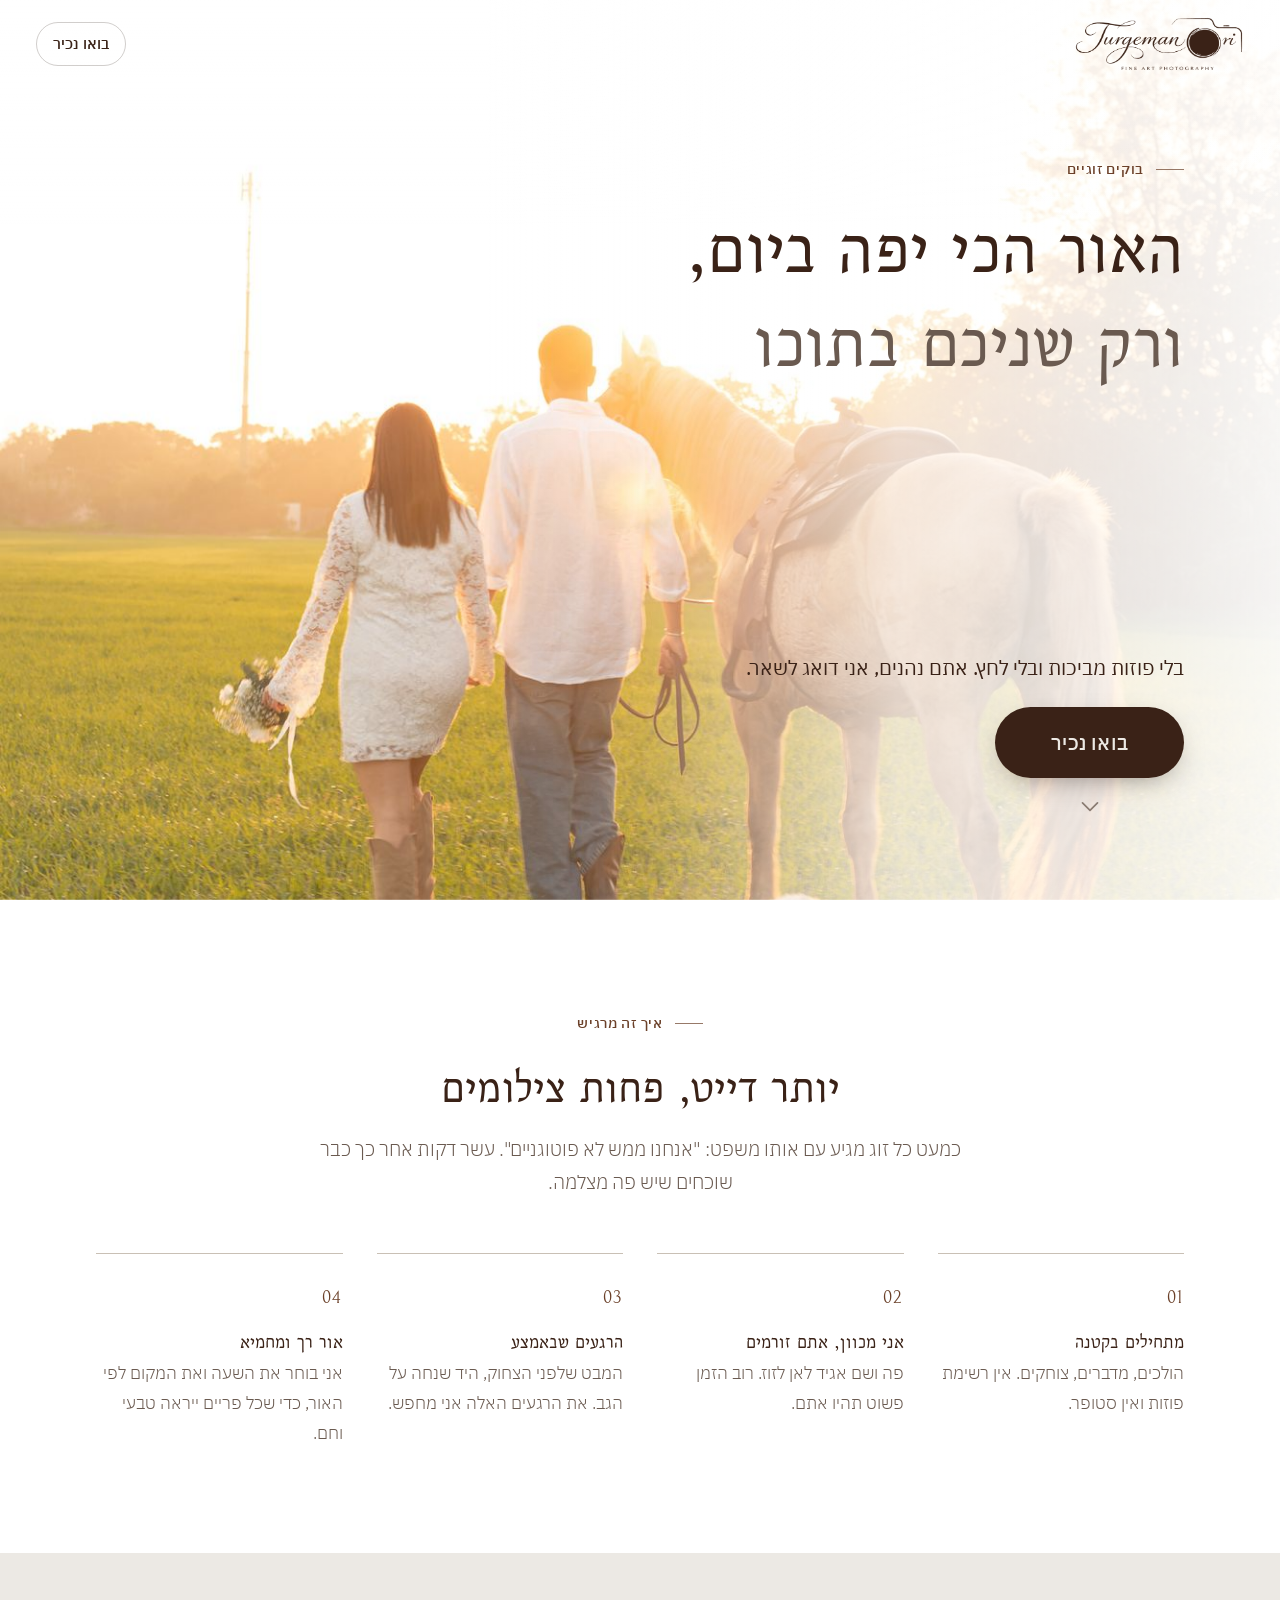
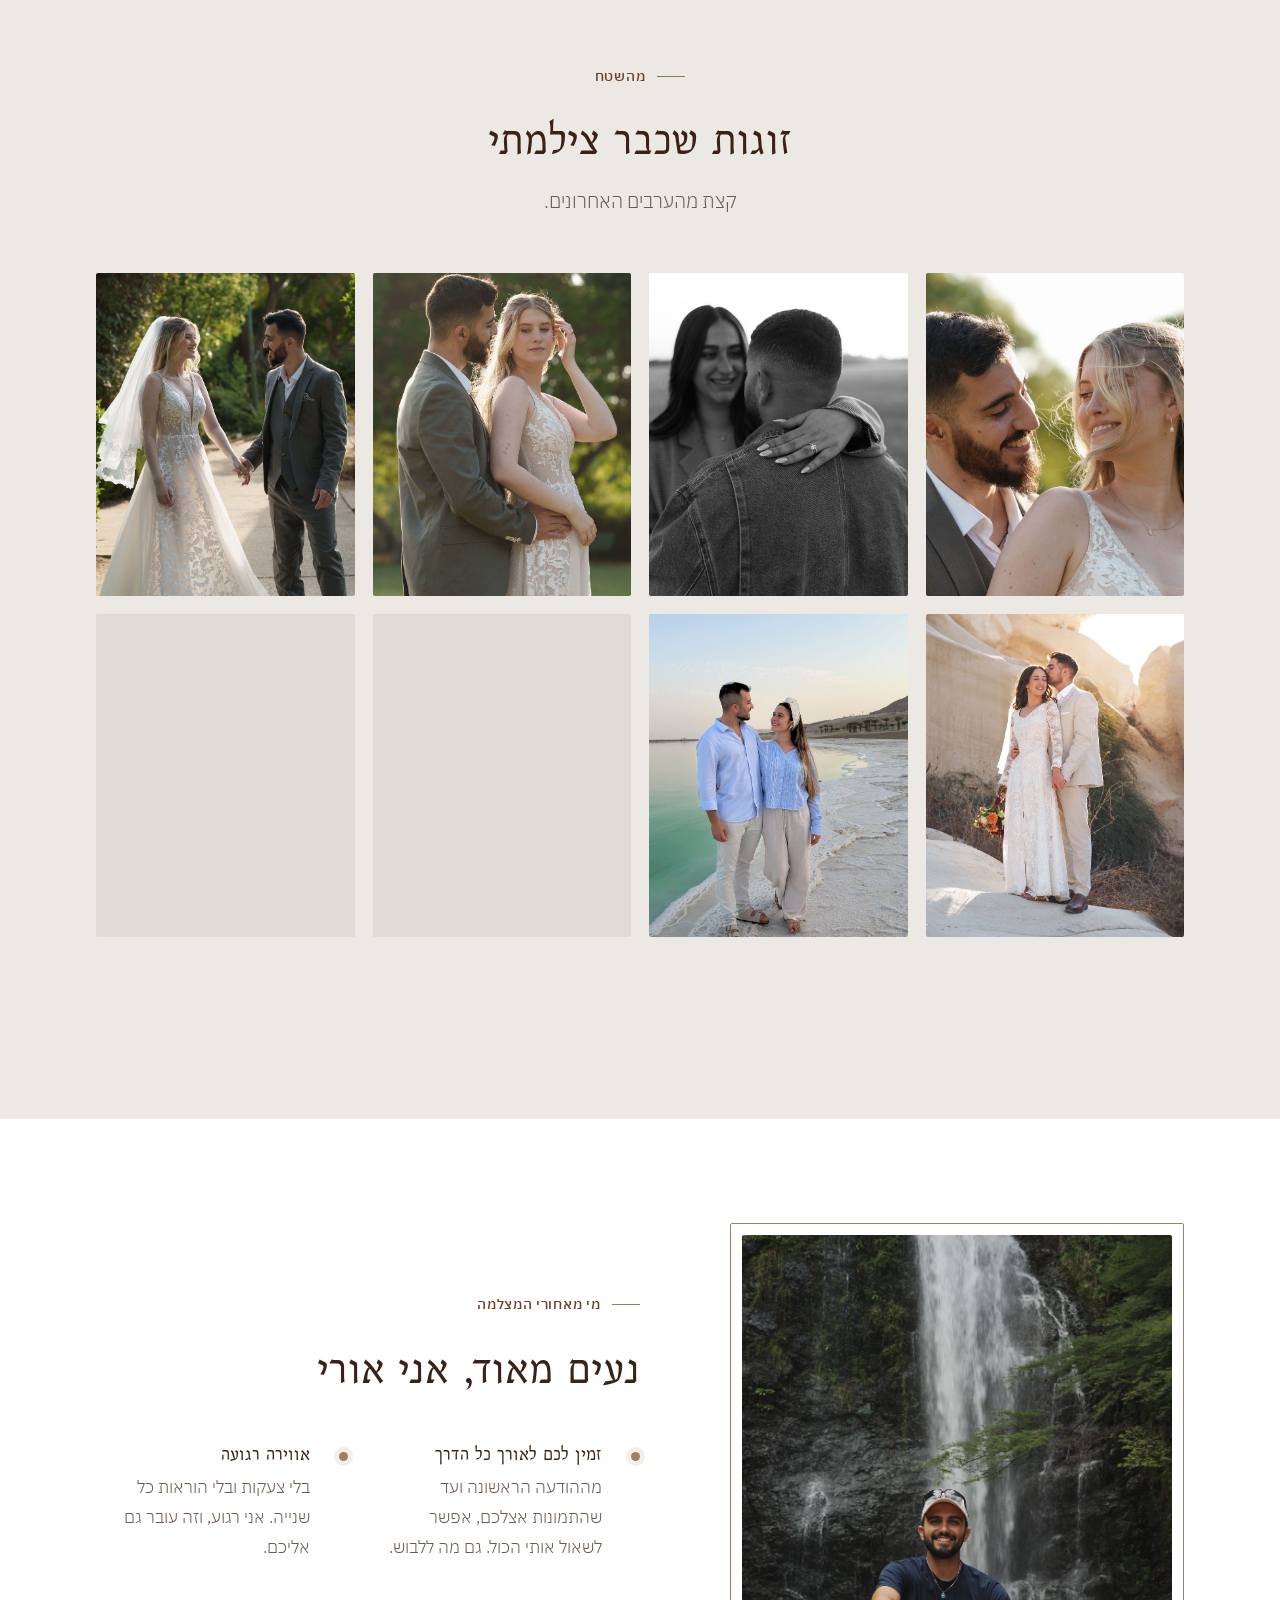
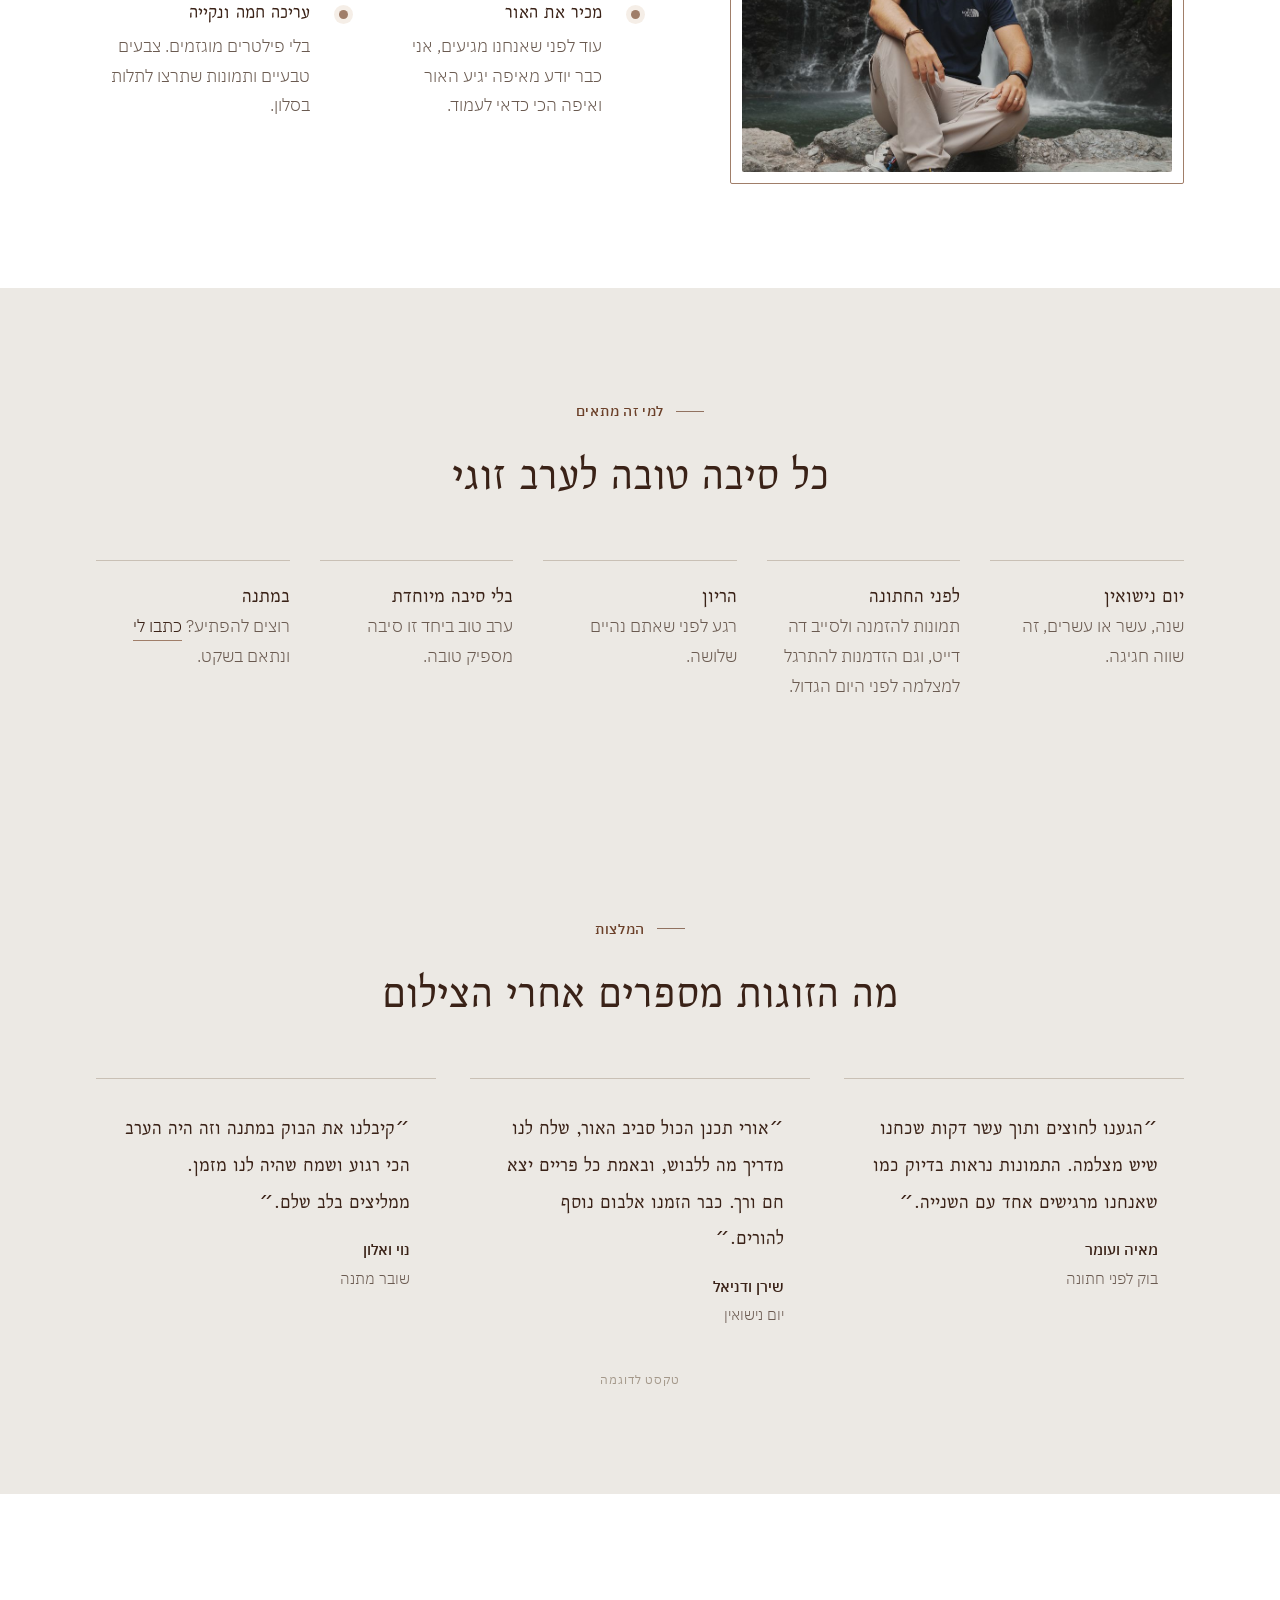
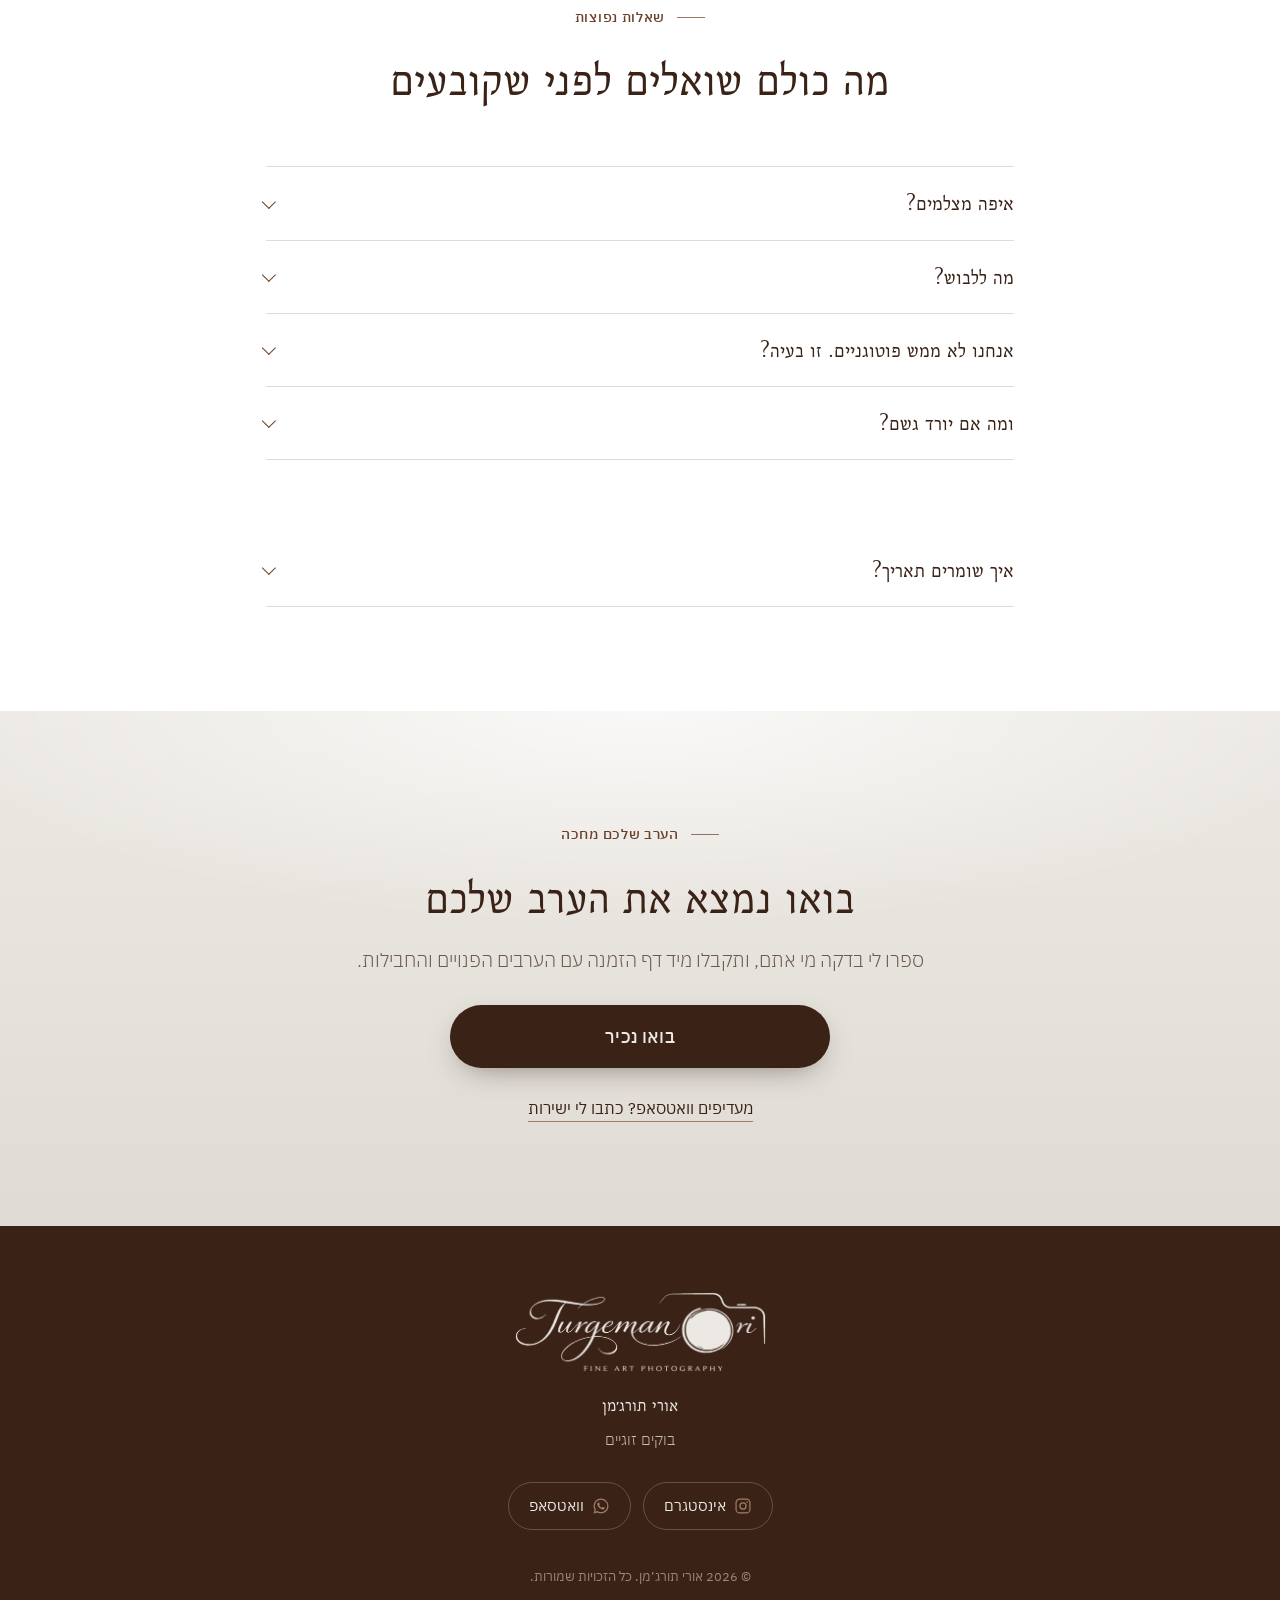
==== commit c25a81d9: "עידון נוסף לשקיעה: אייקון שמש עדין בלי קרניים, ושני ניסוחים אחרונים Co-Authored-By: Claude Opus 5.5 " ====
--- a/index.html
+++ b/index.html
@@ -19,7 +19,7 @@
   <link rel="preconnect" href="https://fonts.gstatic.com" crossorigin />
   <link href="https://fonts.googleapis.com/css2?family=Bellefair&family=IBM+Plex+Sans+Hebrew:wght@300;400;500;600&display=swap" rel="stylesheet" />
   <link rel="stylesheet" href="css/logo.css?v=4" />
-  <link rel="stylesheet" href="css/style.css?v=9" />
+  <link rel="stylesheet" href="css/style.css?v=10" />
 </head>
 <body>
 
@@ -141,7 +141,7 @@
               <span class="feature__mark" aria-hidden="true"></span>
               <div>
                 <h3 data-t="about.7">מכיר את האור</h3>
-                <p data-t="about.8">עוד לפני שאנחנו מגיעים, אני כבר יודע איפה השמש תשקע ואיפה להעמיד אתכם מולה.</p>
+                <p data-t="about.8">עוד לפני שאנחנו מגיעים, אני כבר יודע מאיפה יגיע האור ואיפה הכי כדאי לעמוד.</p>
               </div>
             </li>
             <li class="feature reveal">
@@ -275,7 +275,7 @@
     <symbol id="i-ig" viewBox="0 0 24 24"><path fill="none" stroke="currentColor" stroke-width="1.6" d="M7.5 2.75h9a4.75 4.75 0 0 1 4.75 4.75v9a4.75 4.75 0 0 1-4.75 4.75h-9A4.75 4.75 0 0 1 2.75 16.5v-9A4.75 4.75 0 0 1 7.5 2.75Z"/><circle cx="12" cy="12" r="4.1" fill="none" stroke="currentColor" stroke-width="1.6"/><circle cx="17.4" cy="6.6" r="1.1" fill="currentColor"/></symbol>
   </svg>
 
-  <script src="js/config.js?v=12"></script>
+  <script src="js/config.js?v=13"></script>
   <script src="js/main.js?v=7"></script>
   <script src="js/track.js?v=1" data-event="visit"></script>
 </body>
--- a/css/style.css
+++ b/css/style.css
@@ -411,7 +411,7 @@
   text-align: center;
 }
 .closing__inner { max-width: 680px; }
-.closing__sun { width: 92px; color: var(--bronze); margin: 0 auto 20px; display: block; }
+.closing__sun { width: 64px; color: var(--bronze-light); opacity: .75; margin: 0 auto 20px; display: block; }
 .closing .eyebrow { justify-content: center; }
 .closing .section__lead { margin-bottom: 28px; }
 .closing .btn { width: 100%; max-width: 380px; }
@@ -565,8 +565,6 @@
 .voice figcaption { display: grid; gap: 2px; font-size: 15px; }
 .voice figcaption strong { font-weight: 500; }
 .voice figcaption span { color: var(--espresso-soft); font-weight: 300; }
-.voice figcaption .voice__date { margin-top: 6px; font-size: 13px; letter-spacing: .04em; color: var(--espresso-soft); font-weight: 400; }
-.voices__more { display: flex; margin: 26px auto 0; }
 .voices__demo { text-align: center; font-size: 12px; letter-spacing: .08em; color: var(--sand-deep); margin-top: 10px; }
 
 @media (min-width: 640px) {
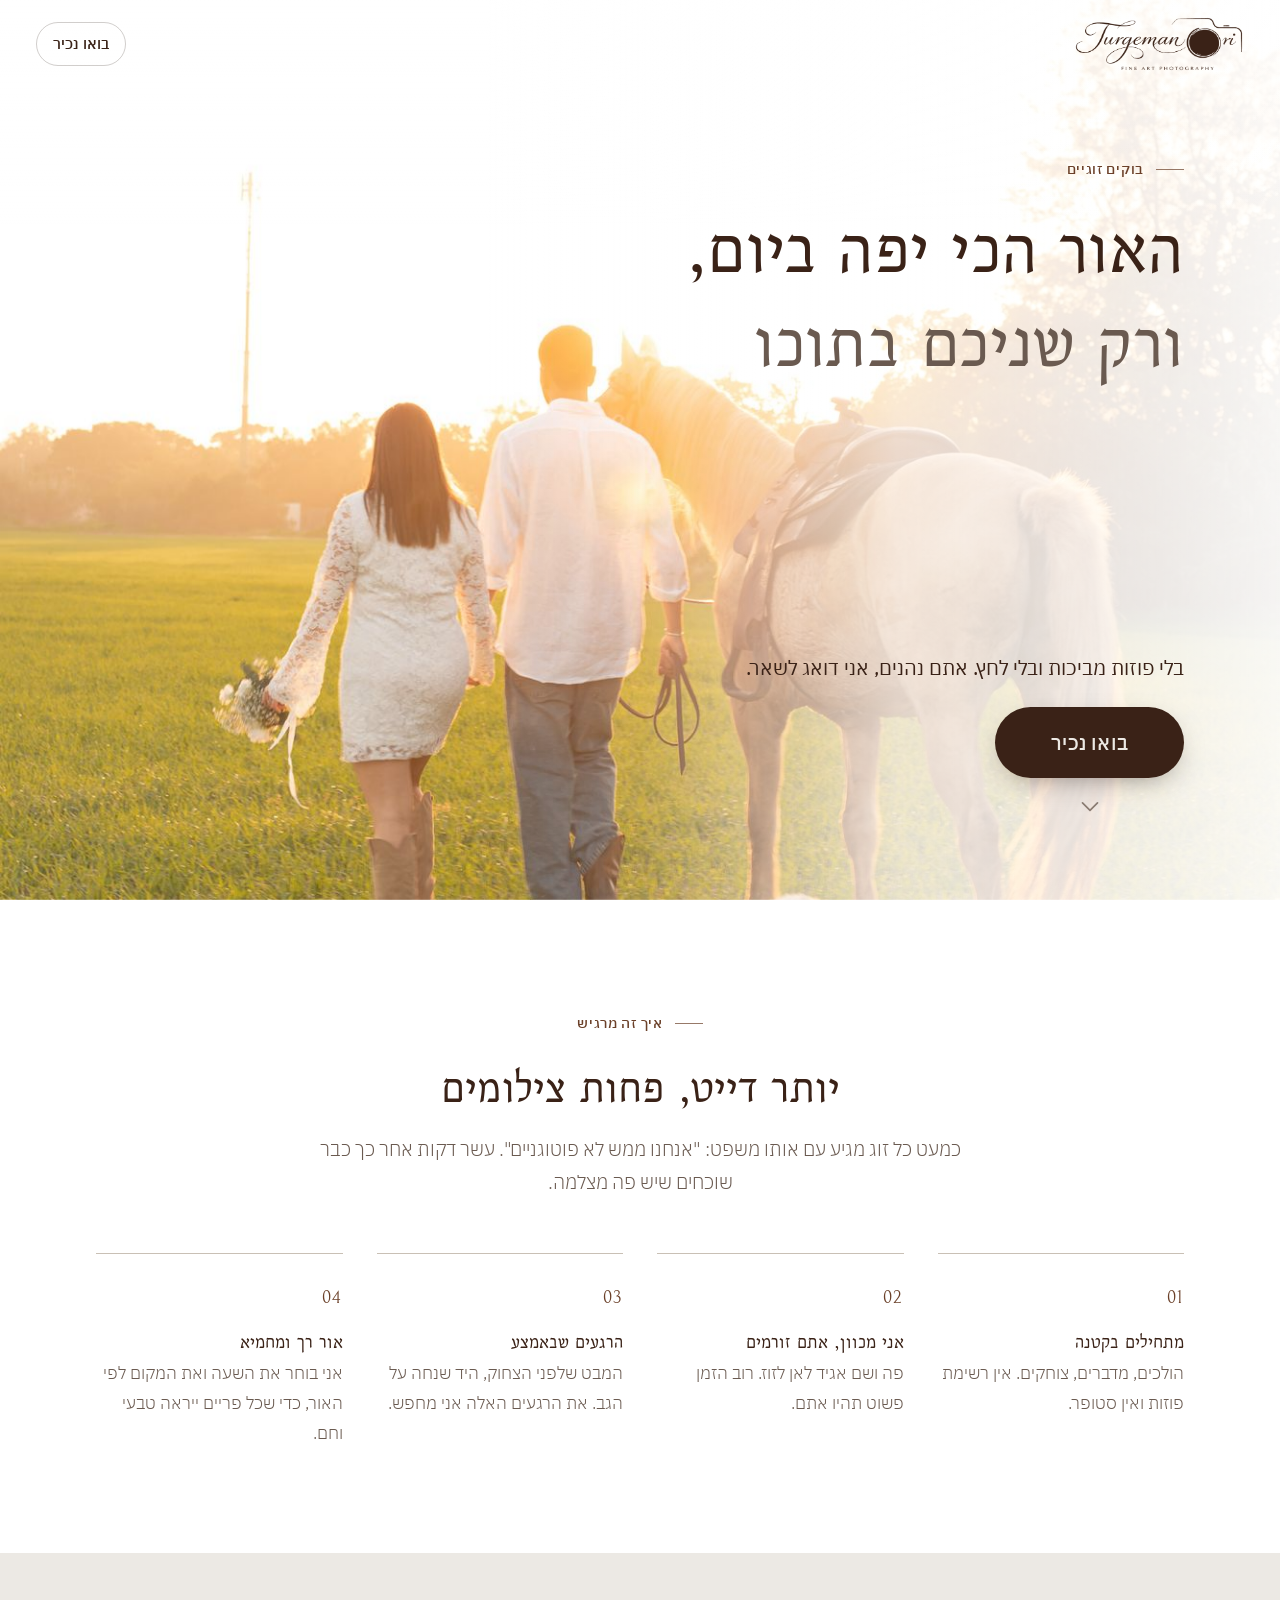
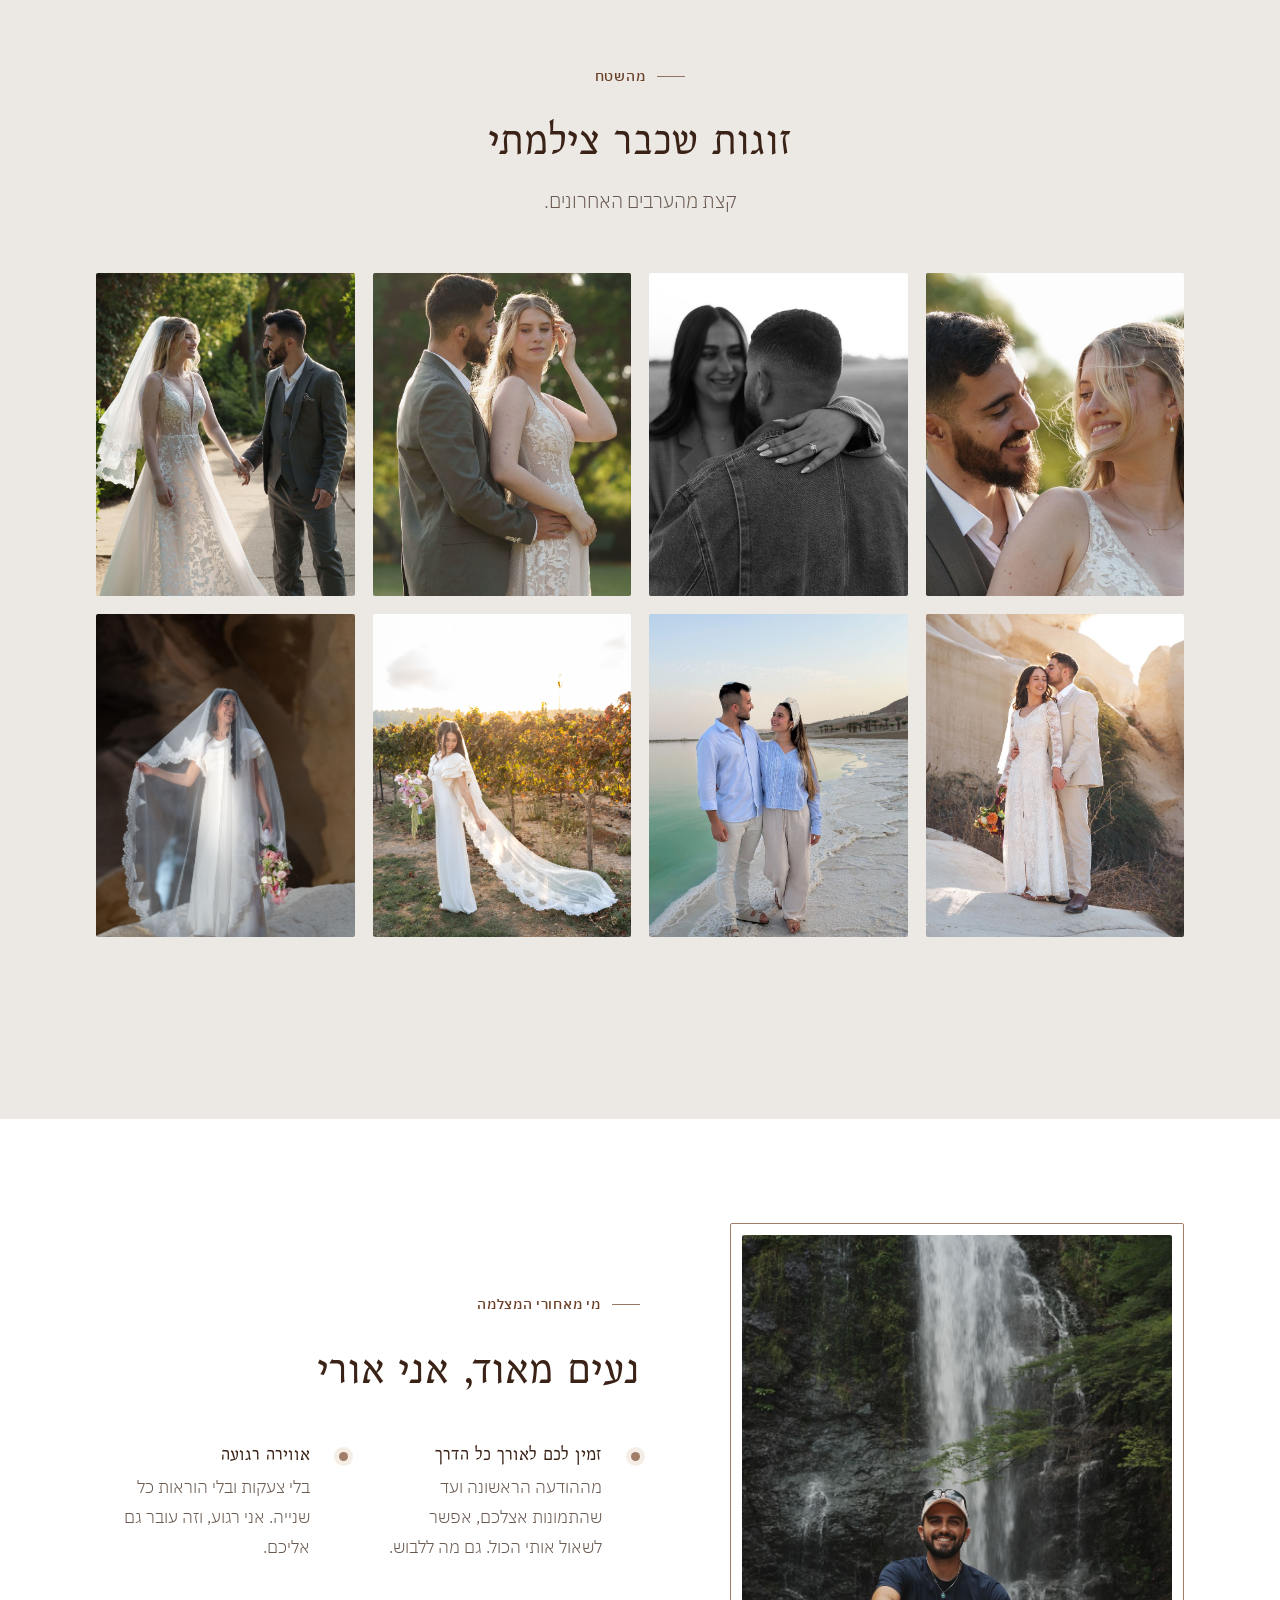
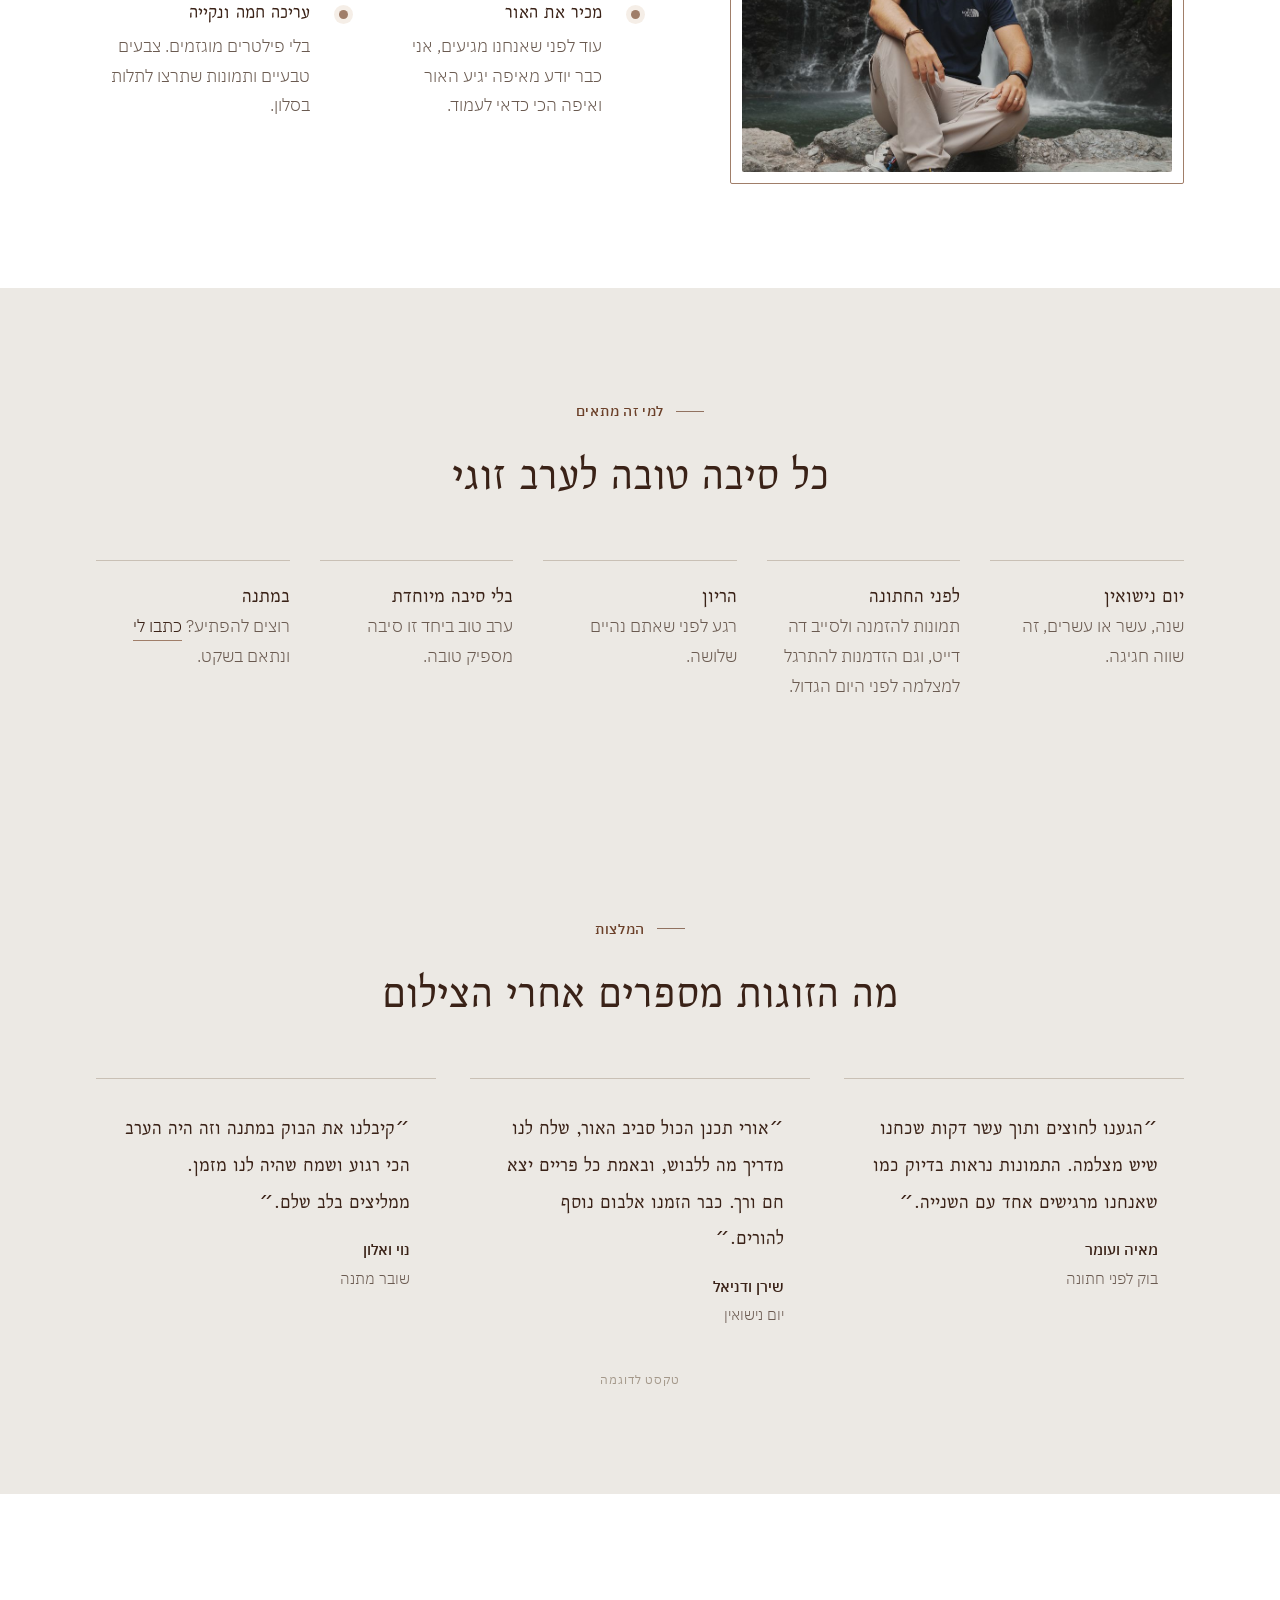
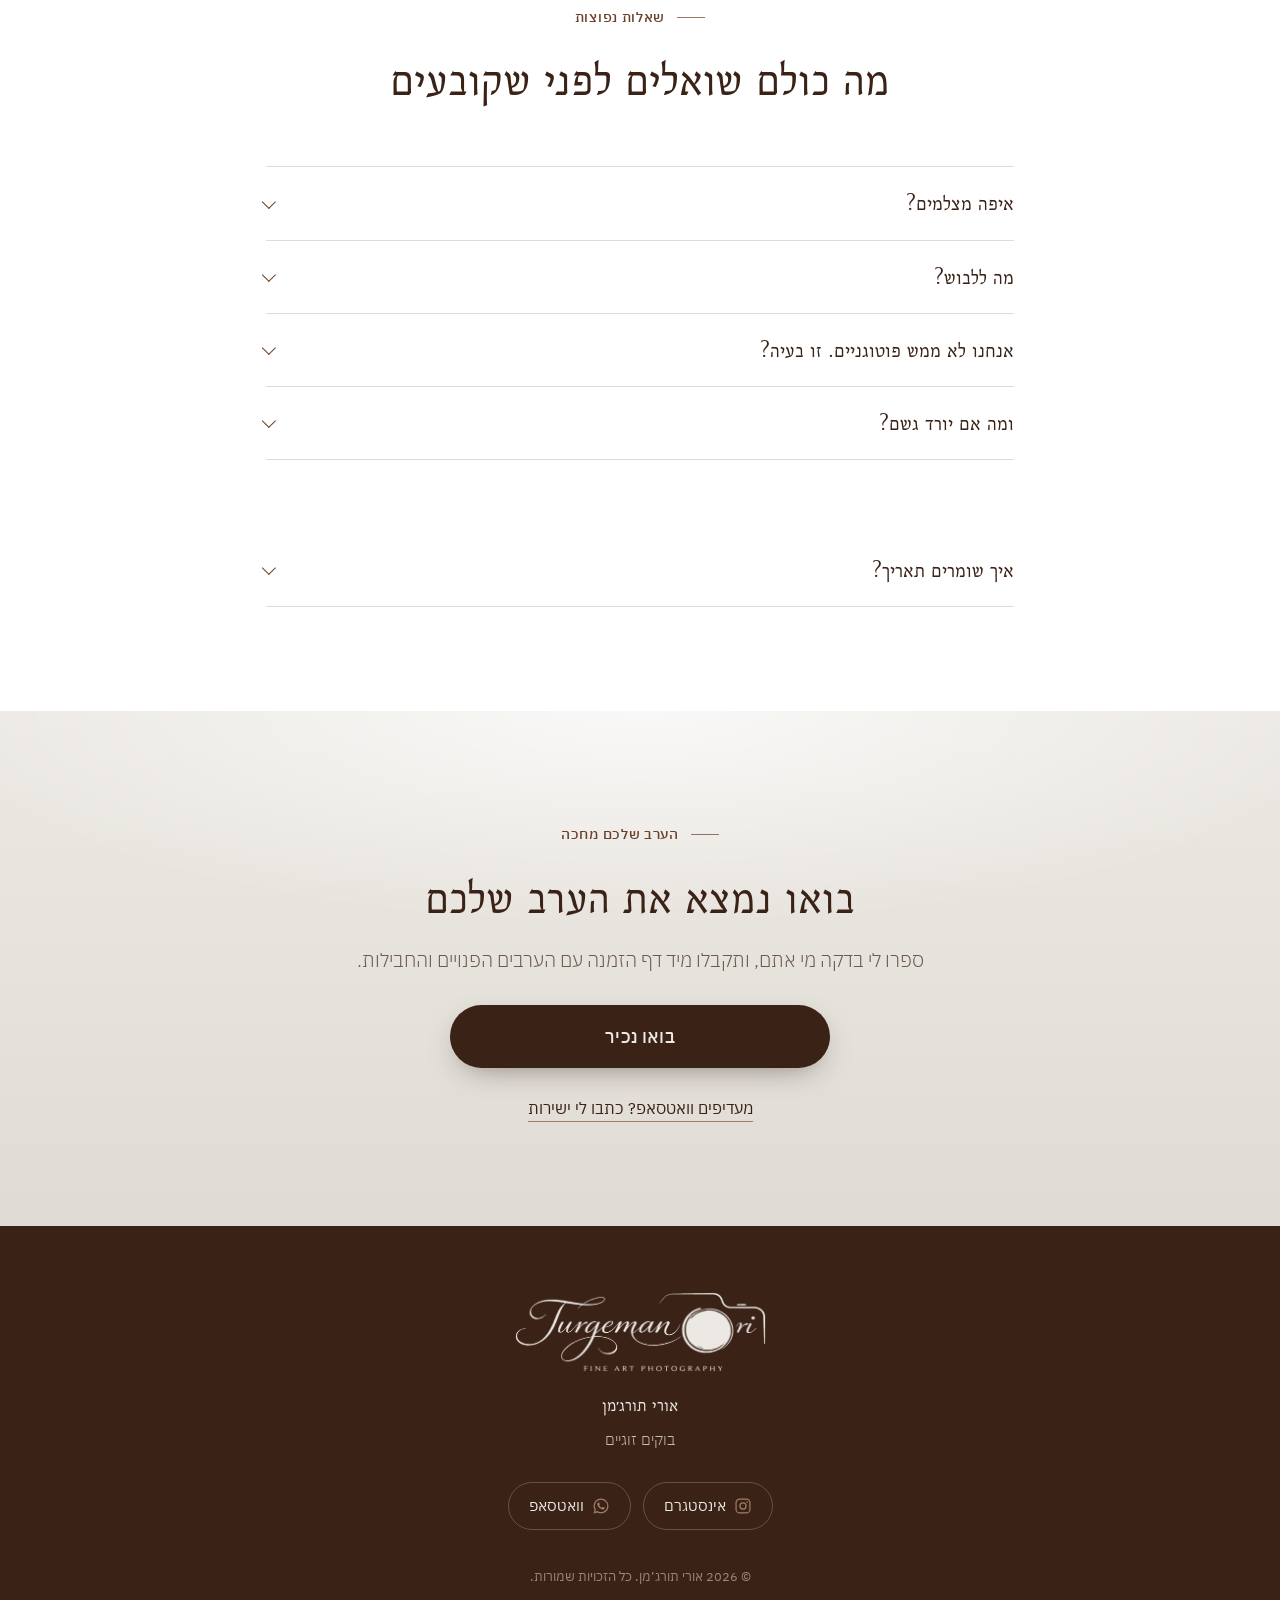
==== commit 4369d548: "מיזוג main לתוך ענף ההמלצות Co-Authored-By: Claude Opus 5.5 <noreply@anthropic.com> Claude-Session: " ====
--- a/index.html
+++ b/index.html
@@ -19,7 +19,7 @@
   <link rel="preconnect" href="https://fonts.gstatic.com" crossorigin />
   <link href="https://fonts.googleapis.com/css2?family=Bellefair&family=IBM+Plex+Sans+Hebrew:wght@300;400;500;600&display=swap" rel="stylesheet" />
   <link rel="stylesheet" href="css/logo.css?v=4" />
-  <link rel="stylesheet" href="css/style.css?v=10" />
+  <link rel="stylesheet" href="css/style.css?v=11" />
 </head>
 <body>
 
@@ -276,7 +276,7 @@
   </svg>
 
   <script src="js/config.js?v=13"></script>
-  <script src="js/main.js?v=7"></script>
+  <script src="js/main.js?v=8"></script>
   <script src="js/track.js?v=1" data-event="visit"></script>
 </body>
 </html>
--- a/css/style.css
+++ b/css/style.css
@@ -565,6 +565,8 @@
 .voice figcaption { display: grid; gap: 2px; font-size: 15px; }
 .voice figcaption strong { font-weight: 500; }
 .voice figcaption span { color: var(--espresso-soft); font-weight: 300; }
+.voice figcaption .voice__date { margin-top: 6px; font-size: 13px; letter-spacing: .04em; color: var(--espresso-soft); font-weight: 400; }
+.voices__more { display: flex; margin: 26px auto 0; }
 .voices__demo { text-align: center; font-size: 12px; letter-spacing: .08em; color: var(--sand-deep); margin-top: 10px; }
 
 @media (min-width: 640px) {
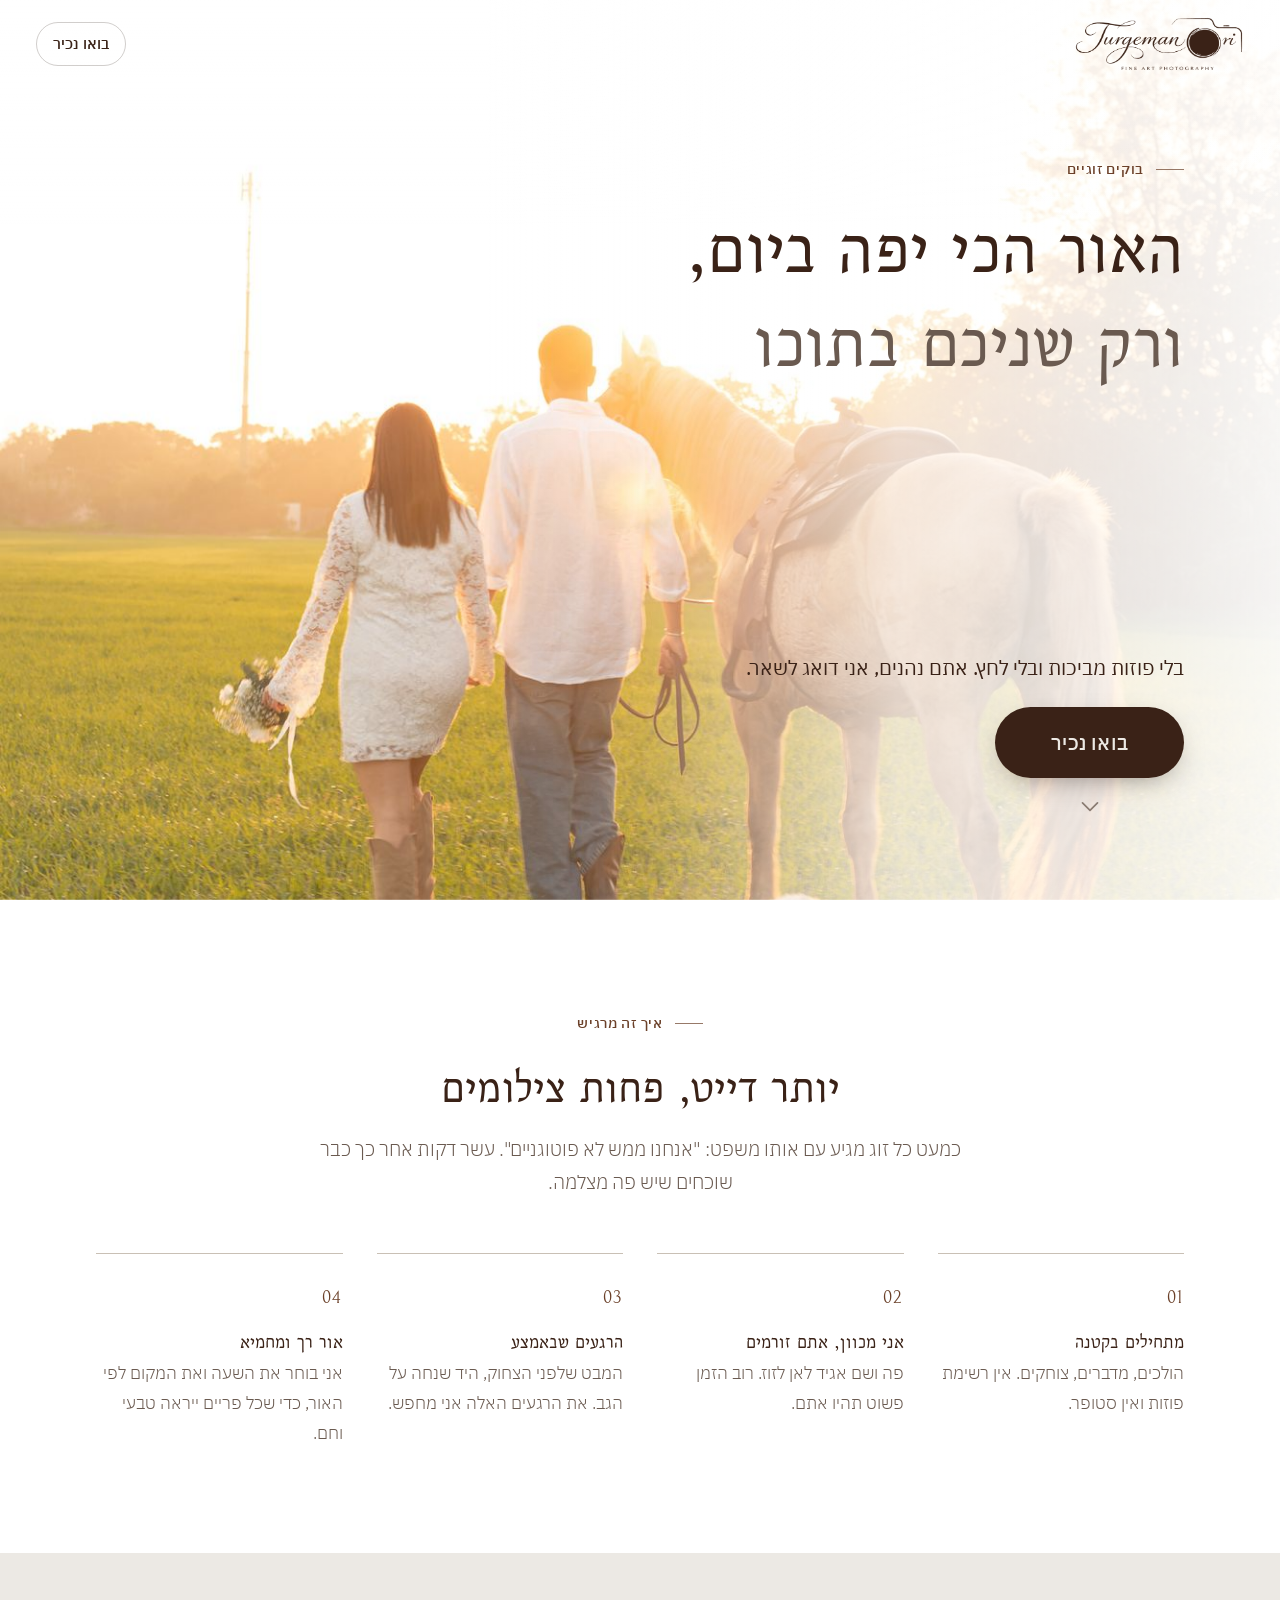
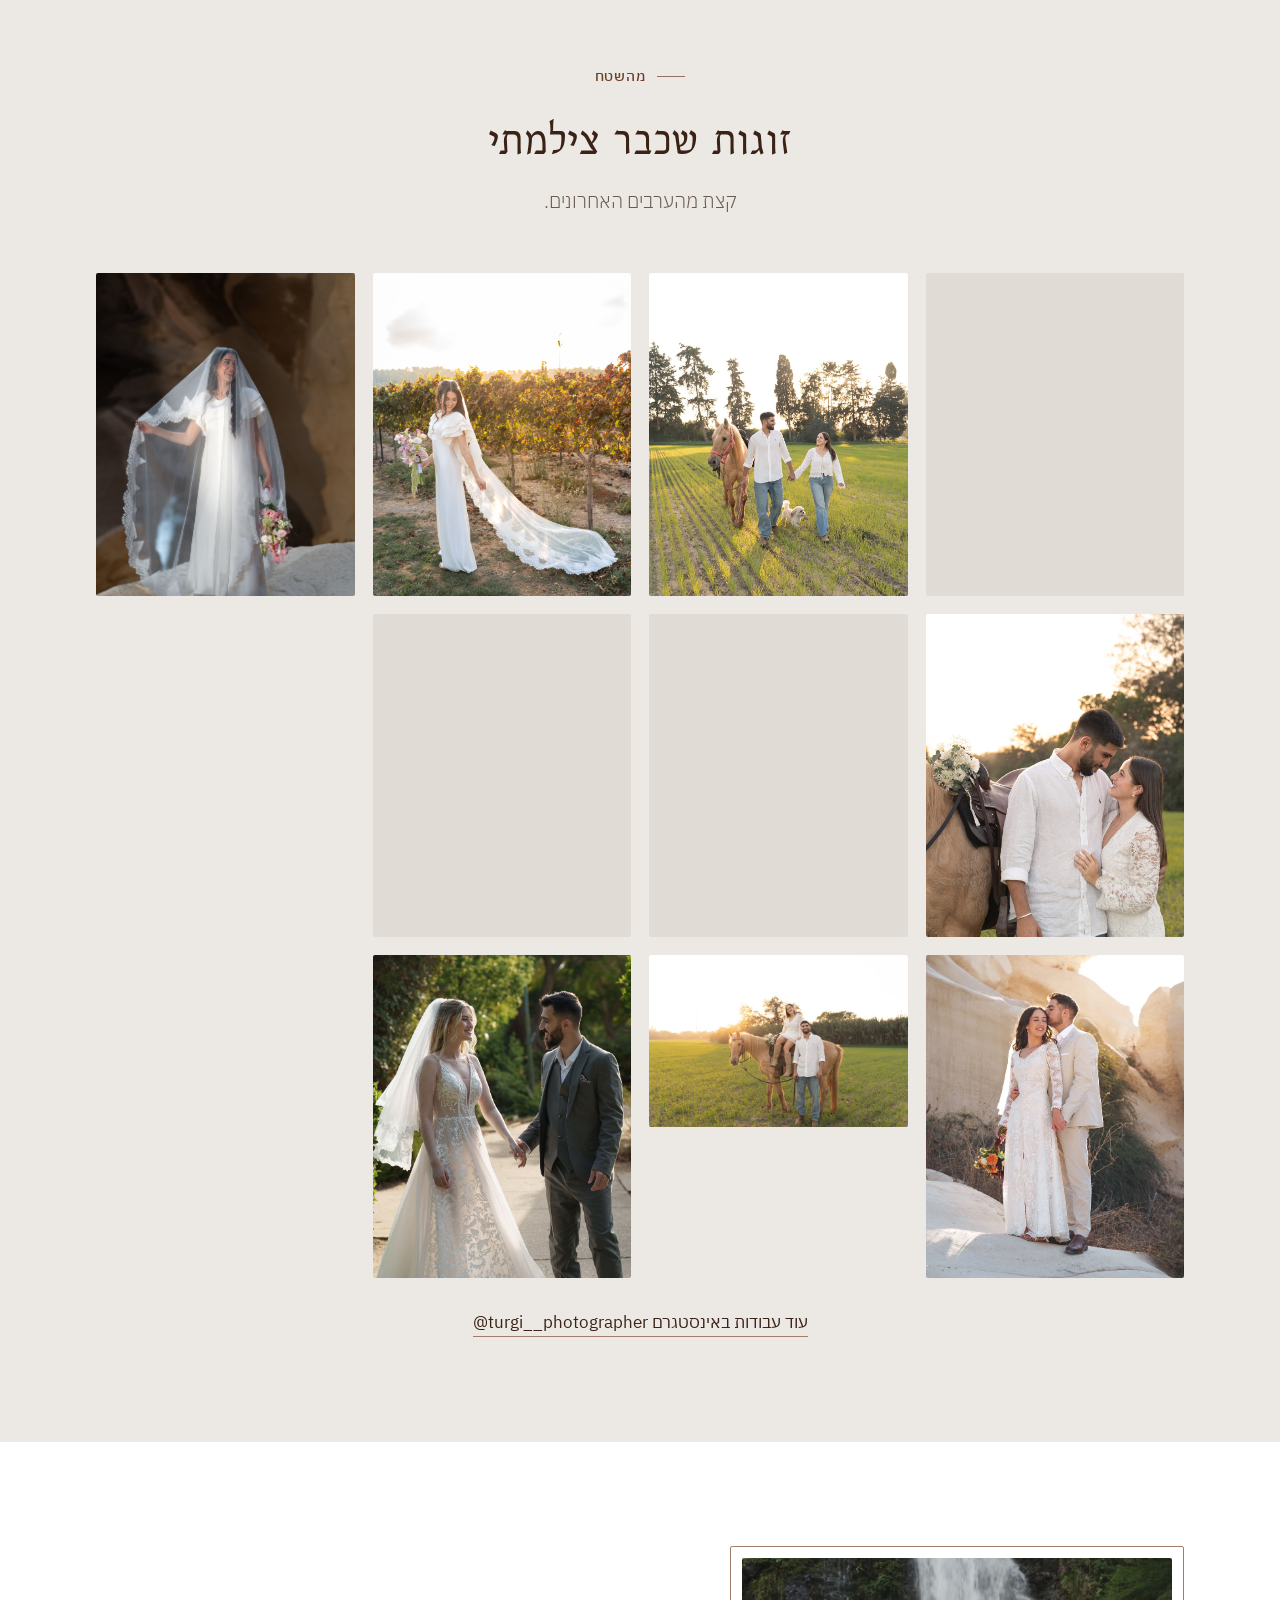
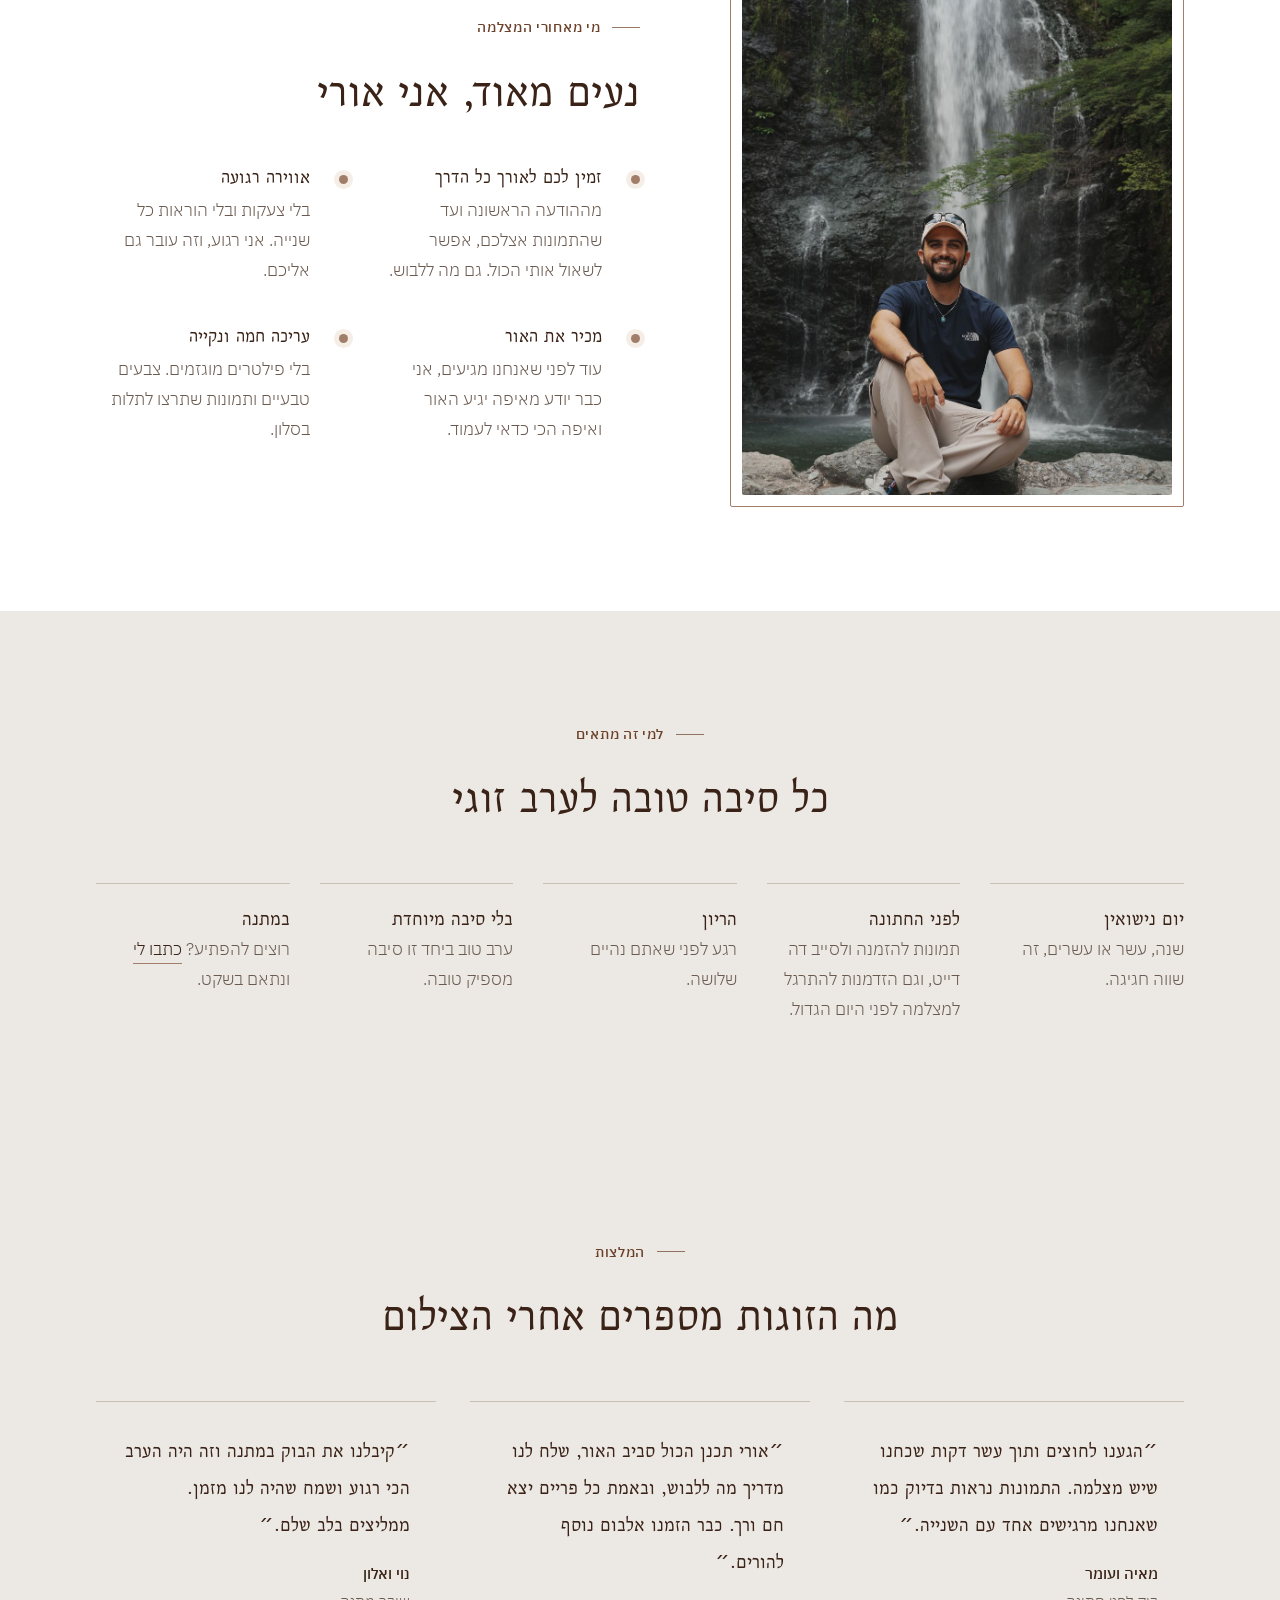
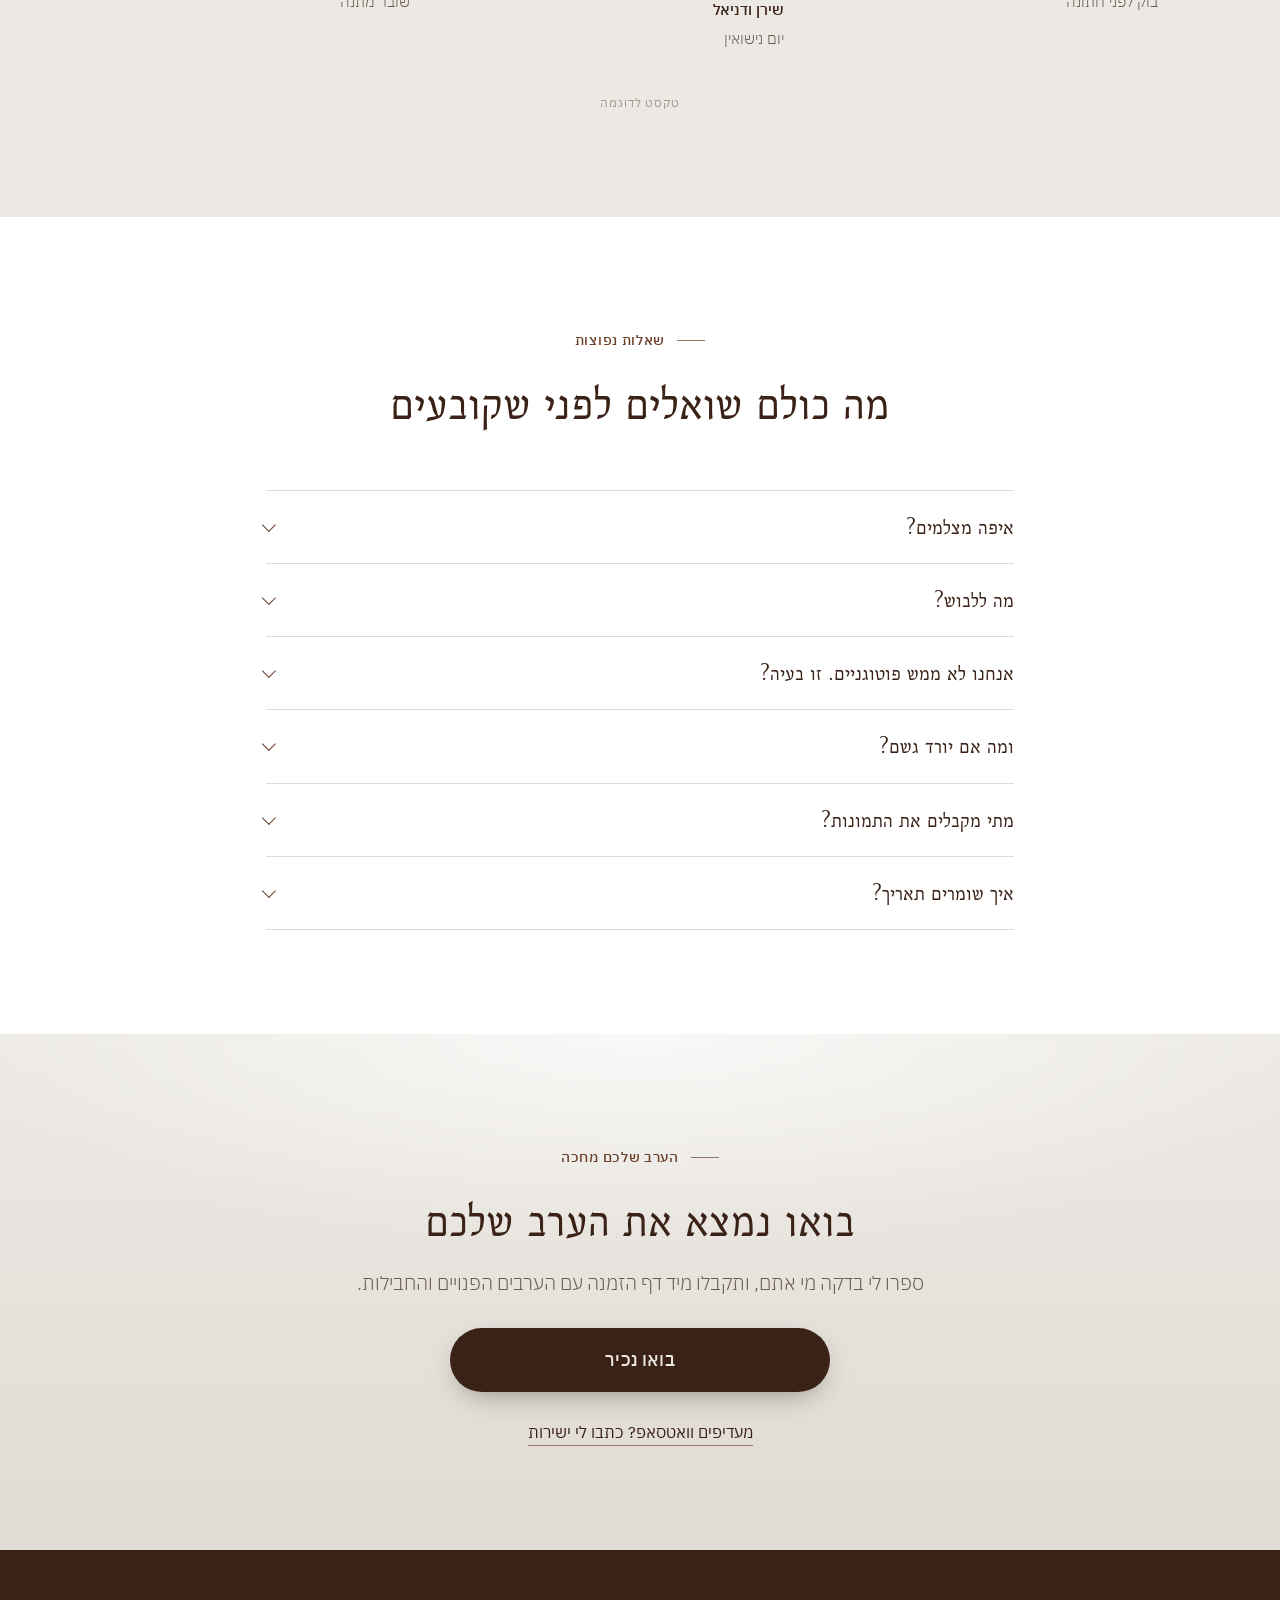
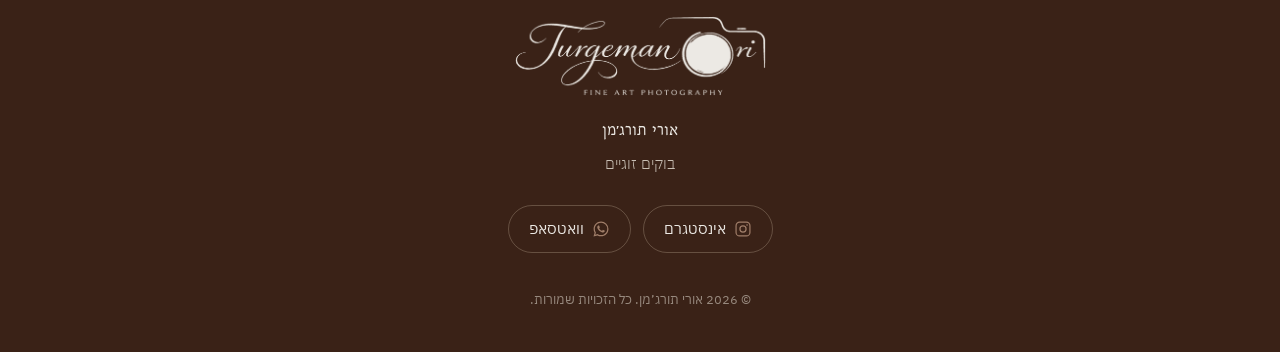
==== commit e101a3bb: "גלריה: 4 תמונות חדשות ו-2 הוסרו, תמונות לדוגמה במה ללבוש, רענון חוזר לראש הדף Co-Authored-By: Claude" ====
--- a/index.html
+++ b/index.html
@@ -20,6 +20,21 @@
   <link href="https://fonts.googleapis.com/css2?family=Bellefair&family=IBM+Plex+Sans+Hebrew:wght@300;400;500;600&display=swap" rel="stylesheet" />
   <link rel="stylesheet" href="css/logo.css?v=4" />
   <link rel="stylesheet" href="css/style.css?v=11" />
+  <script>
+    // רענון הדף תמיד חוזר לראש הדף (בלי לזכור את מקום הגלילה הקודם)
+    (function () {
+      if ("scrollRestoration" in history) history.scrollRestoration = "manual";
+      if (location.hash) history.replaceState(null, "", location.pathname + location.search);
+      var touched = false;
+      ["wheel", "touchstart", "keydown", "mousedown"].forEach(function (ev) {
+        window.addEventListener(ev, function () { touched = true; }, { passive: true, once: true });
+      });
+      function top() { if (!touched) window.scrollTo(0, 0); }
+      top();
+      window.addEventListener("DOMContentLoaded", top);
+      window.addEventListener("load", top);
+    })();
+  </script>
 </head>
 <body>
 
@@ -275,7 +290,7 @@
     <symbol id="i-ig" viewBox="0 0 24 24"><path fill="none" stroke="currentColor" stroke-width="1.6" d="M7.5 2.75h9a4.75 4.75 0 0 1 4.75 4.75v9a4.75 4.75 0 0 1-4.75 4.75h-9A4.75 4.75 0 0 1 2.75 16.5v-9A4.75 4.75 0 0 1 7.5 2.75Z"/><circle cx="12" cy="12" r="4.1" fill="none" stroke="currentColor" stroke-width="1.6"/><circle cx="17.4" cy="6.6" r="1.1" fill="currentColor"/></symbol>
   </svg>
 
-  <script src="js/config.js?v=13"></script>
+  <script src="js/config.js?v=14"></script>
   <script src="js/main.js?v=8"></script>
   <script src="js/track.js?v=1" data-event="visit"></script>
 </body>
--- a/css/style.css
+++ b/css/style.css
@@ -109,6 +109,8 @@
   transition: color .3s, border-color .3s;
 }
 .link:hover { color: var(--bronze); border-color: var(--bronze); }
+.link { position: relative; }
+.link::after { content: ""; position: absolute; inset: -10px -4px; } /* שטח לחיצה נוח לאצבע */
 
 /* ===== Topbar ===== */
 .topbar {
@@ -586,6 +588,9 @@
 /* ===== למי זה מתאים ===== */
 .sessions { background: var(--cream); }
 .sessions__list { list-style: none; margin: 0; padding: 0; display: grid; grid-template-columns: 1fr 1fr; column-gap: 18px; border-top: 1px solid var(--sand); }
+@media (max-width: 359px) {
+  .steps, .sessions__list { grid-template-columns: 1fr; }
+}
 .session:last-child { grid-column: 1 / -1; }
 .session { padding: 16px 0; border-bottom: 1px solid var(--sand); display: grid; gap: 2px; align-content: start; }
 .session h3 { font-size: 23px; }
